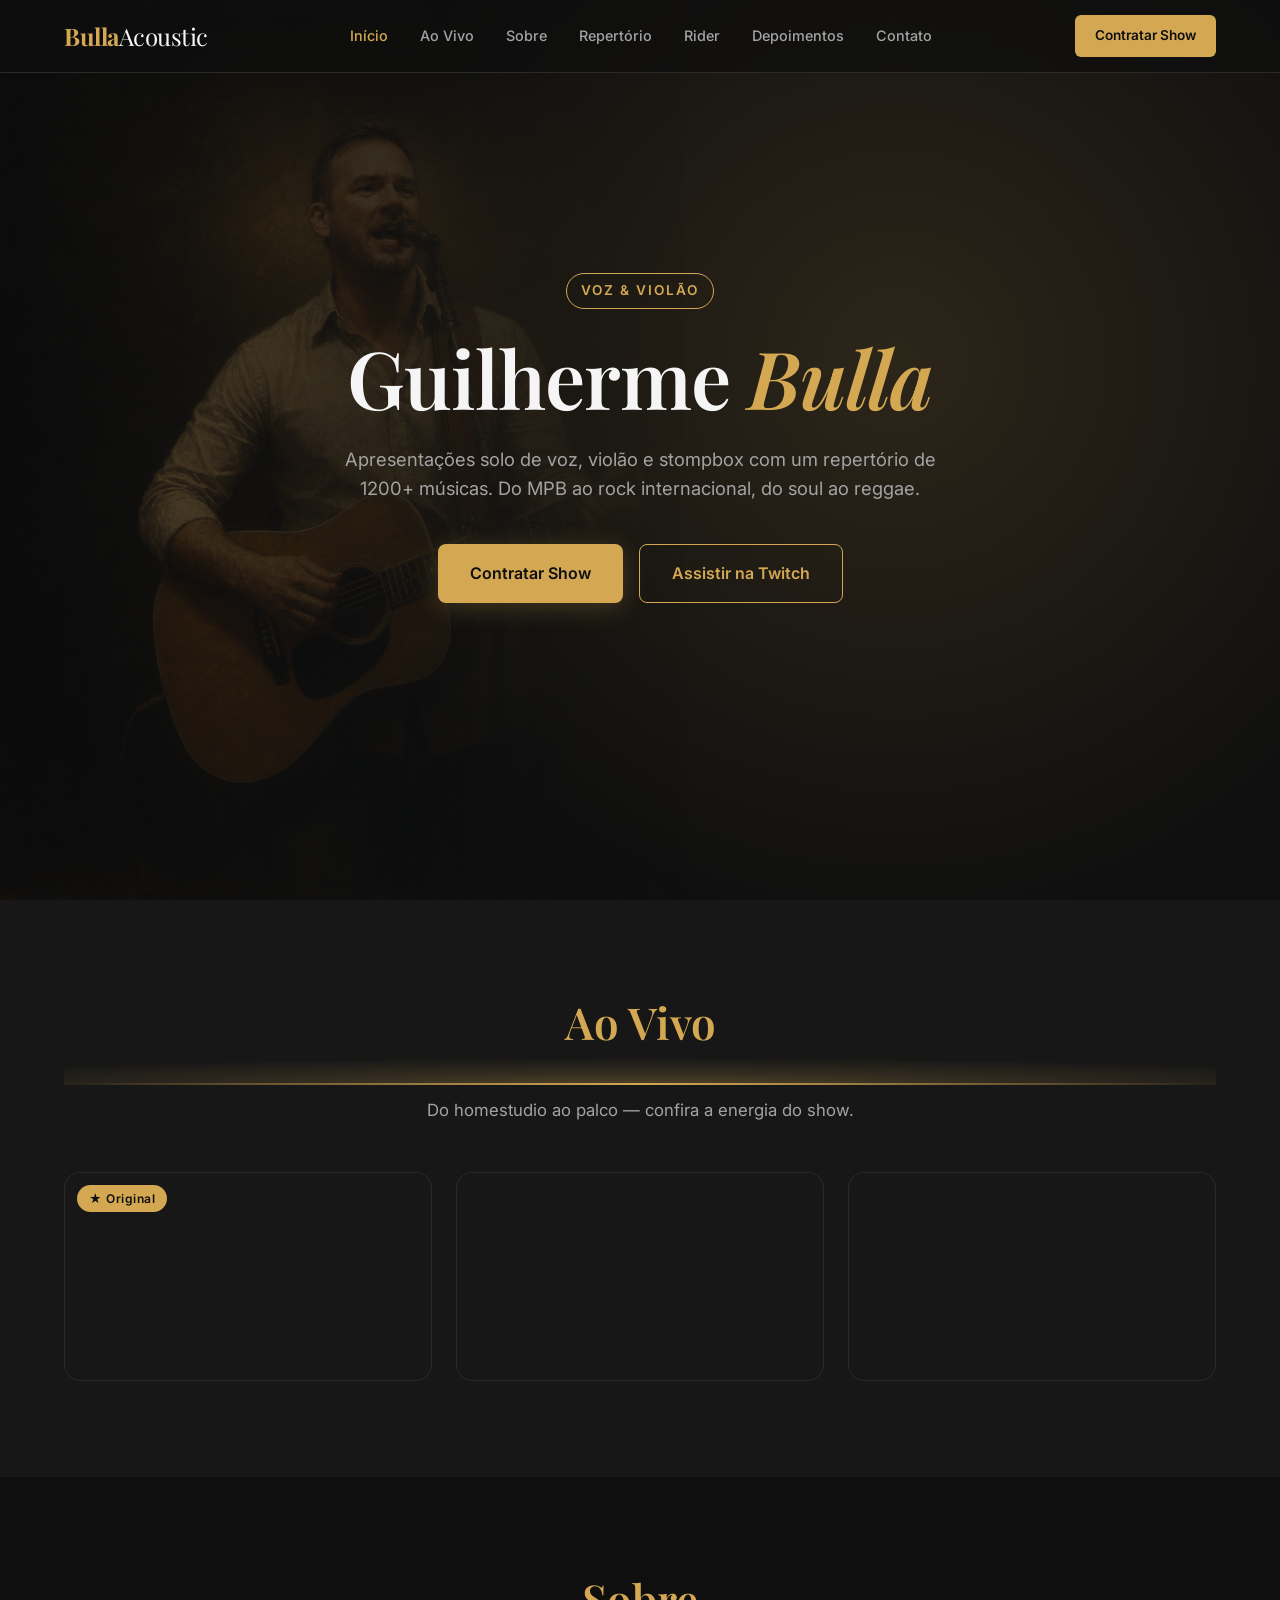
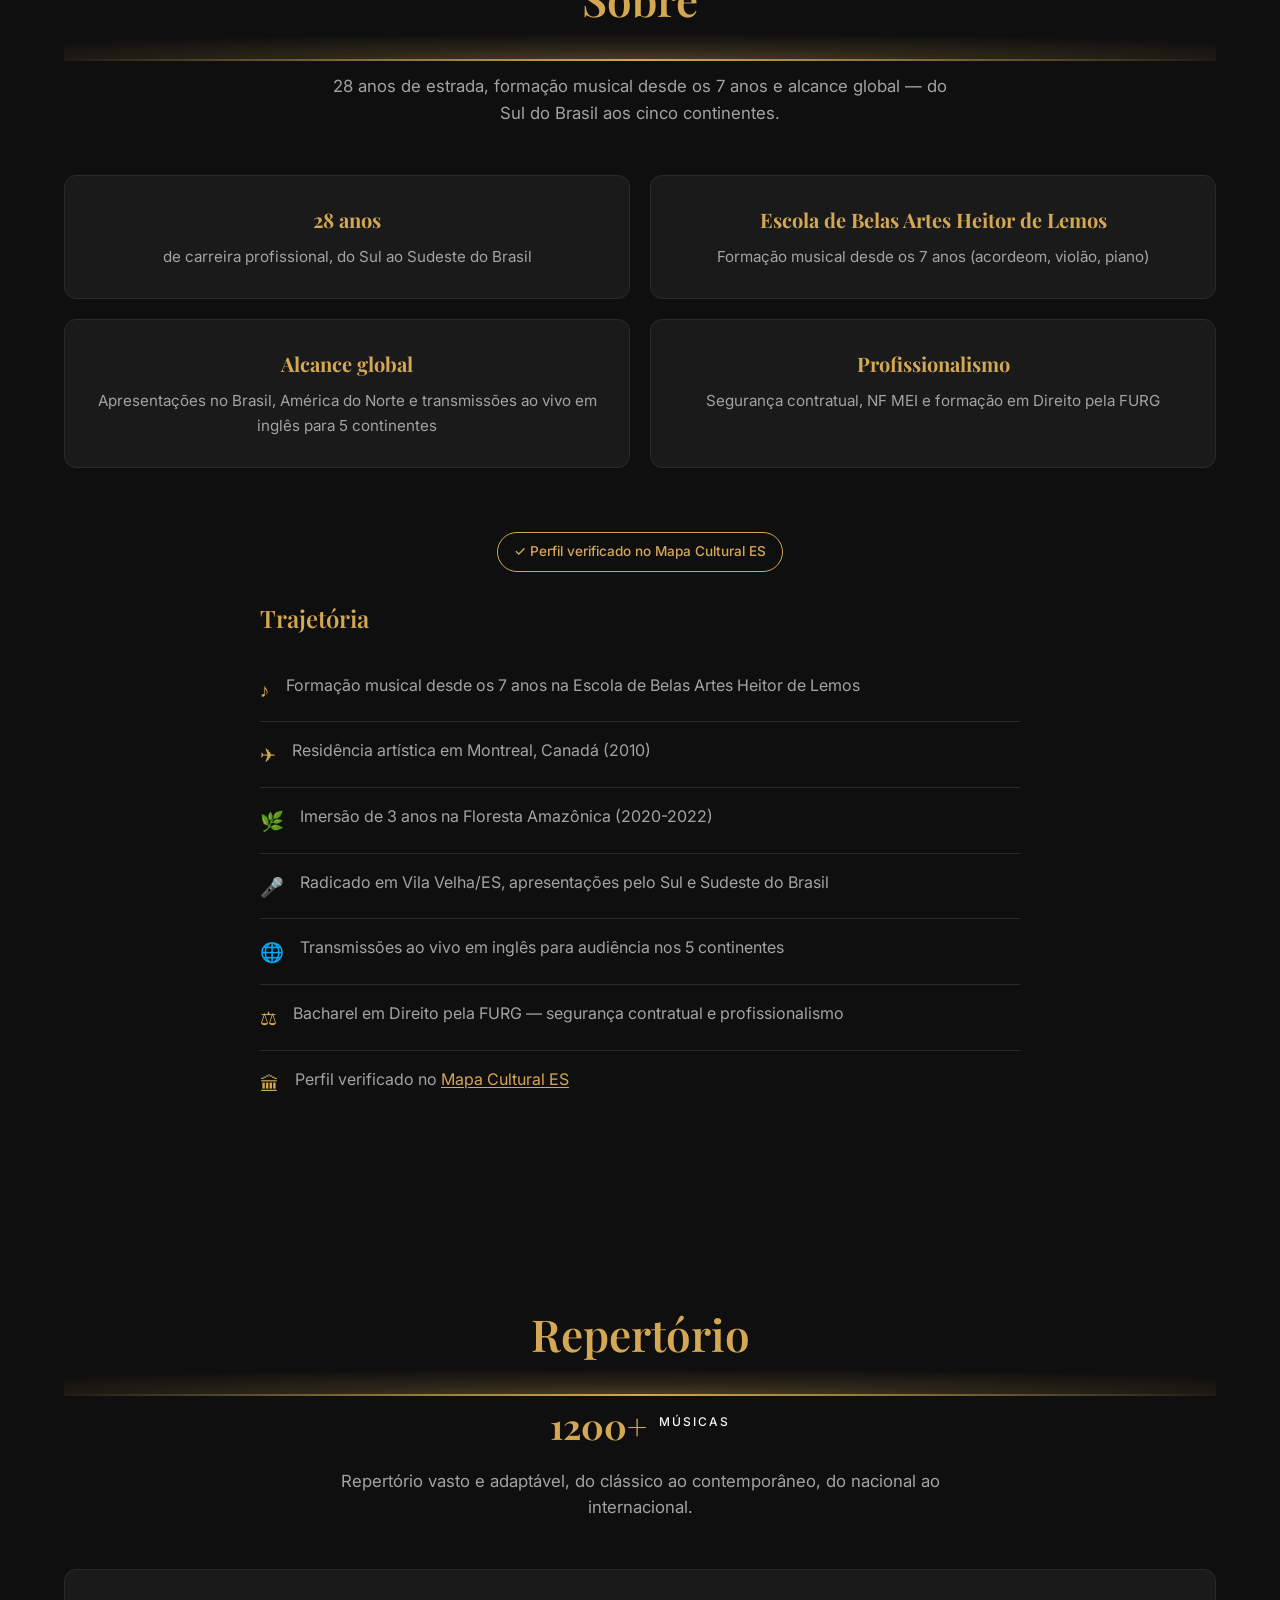
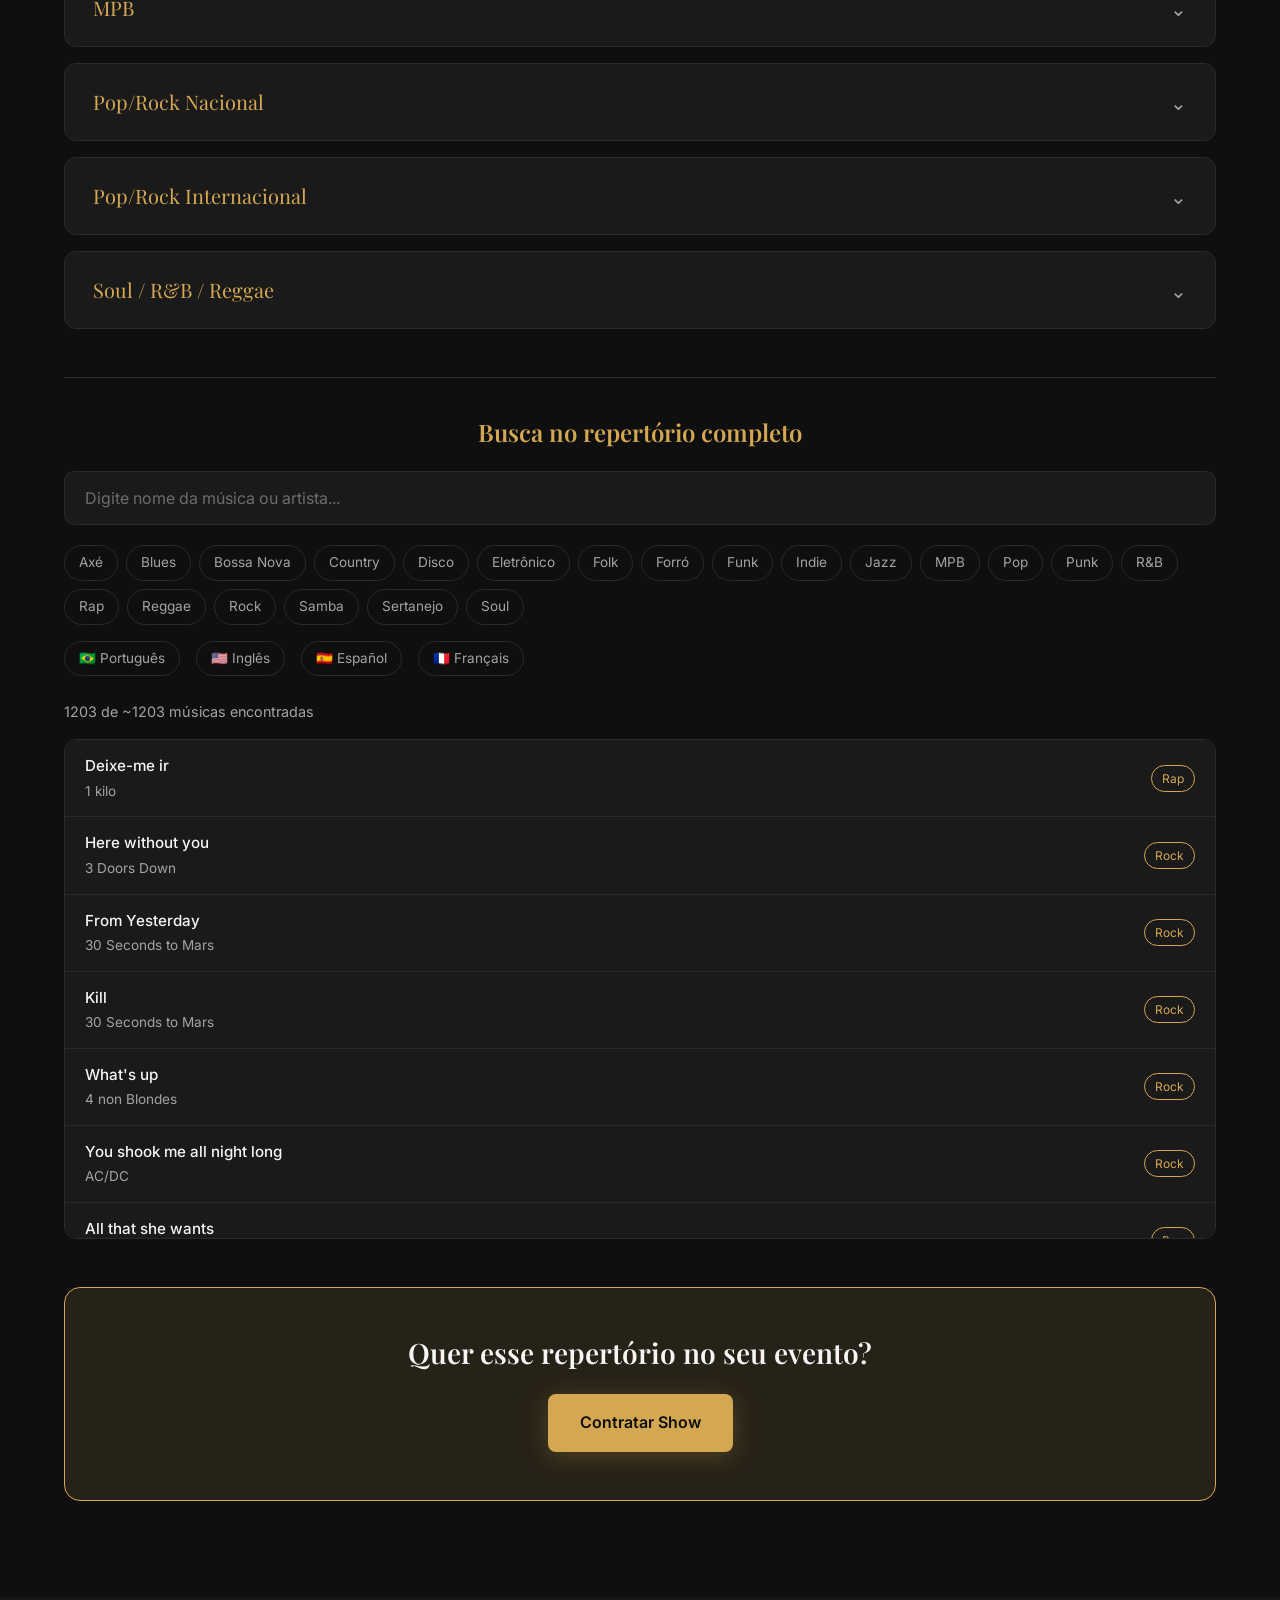
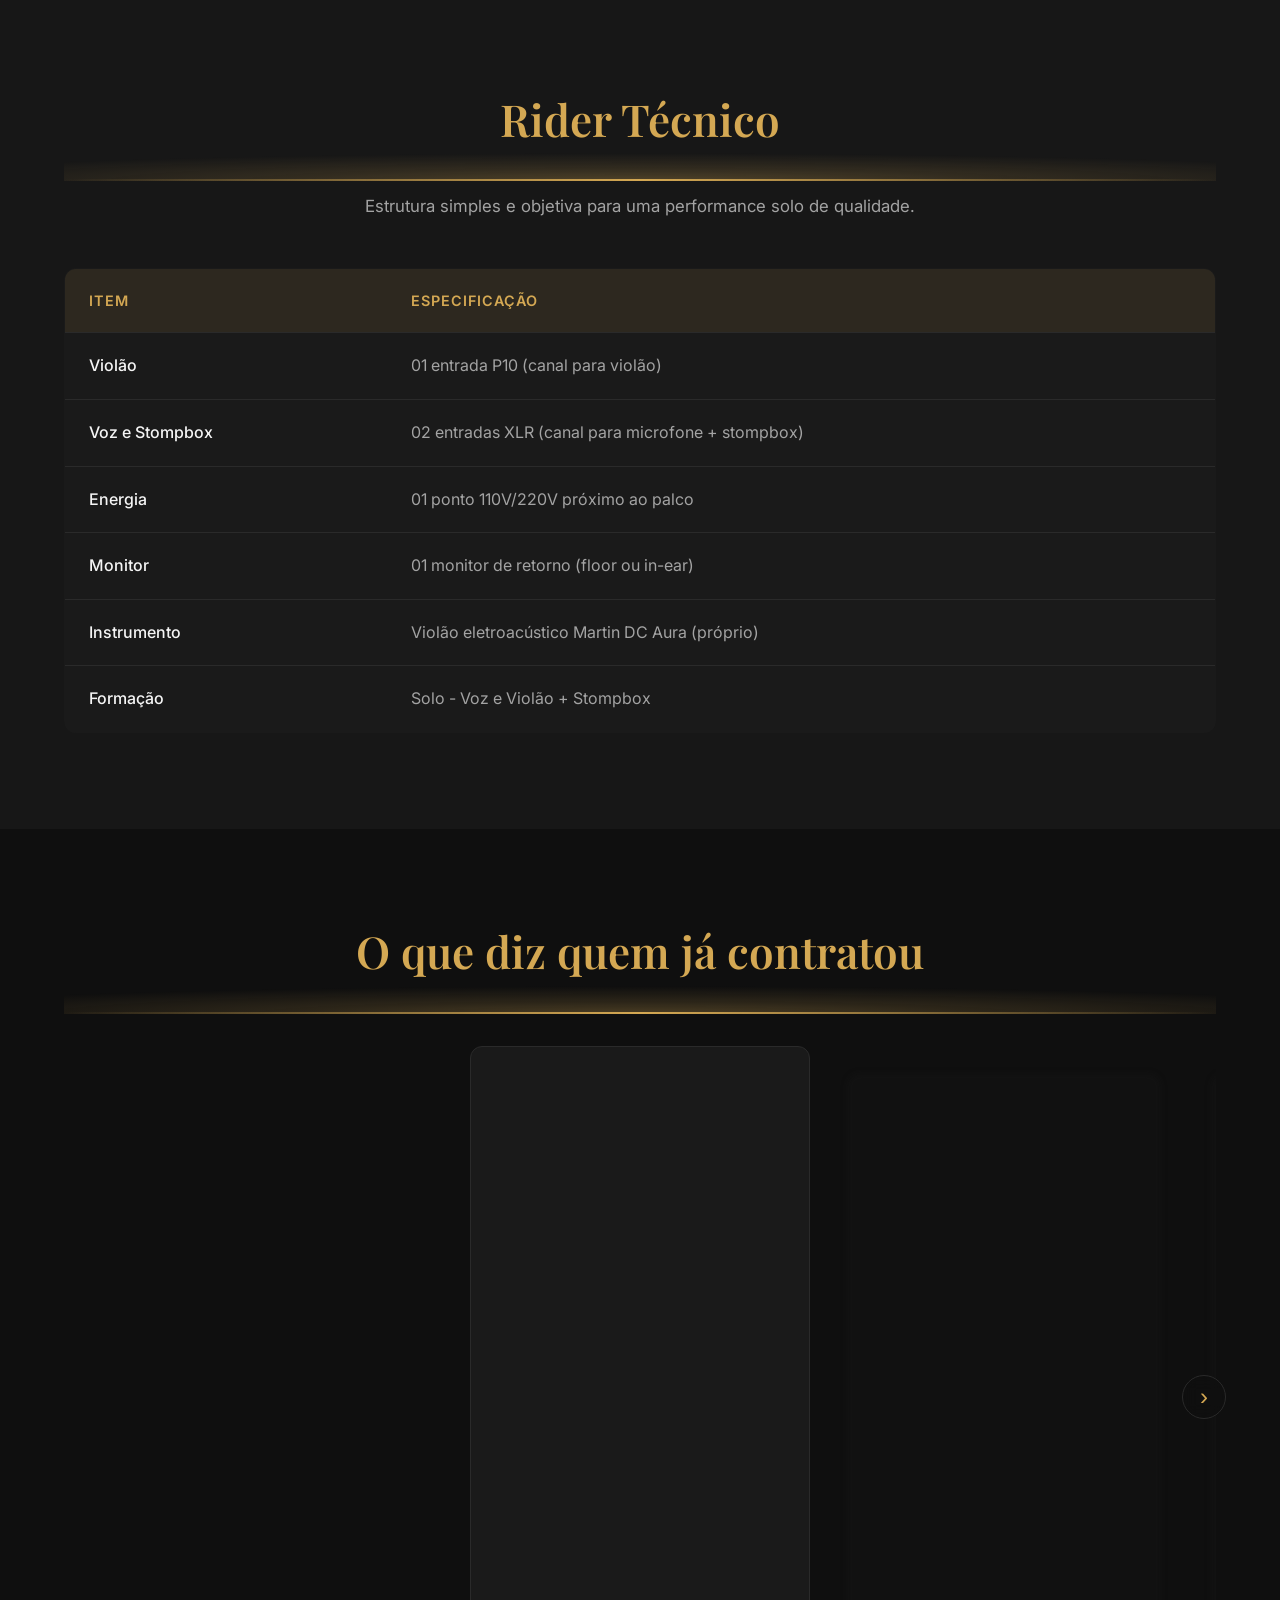
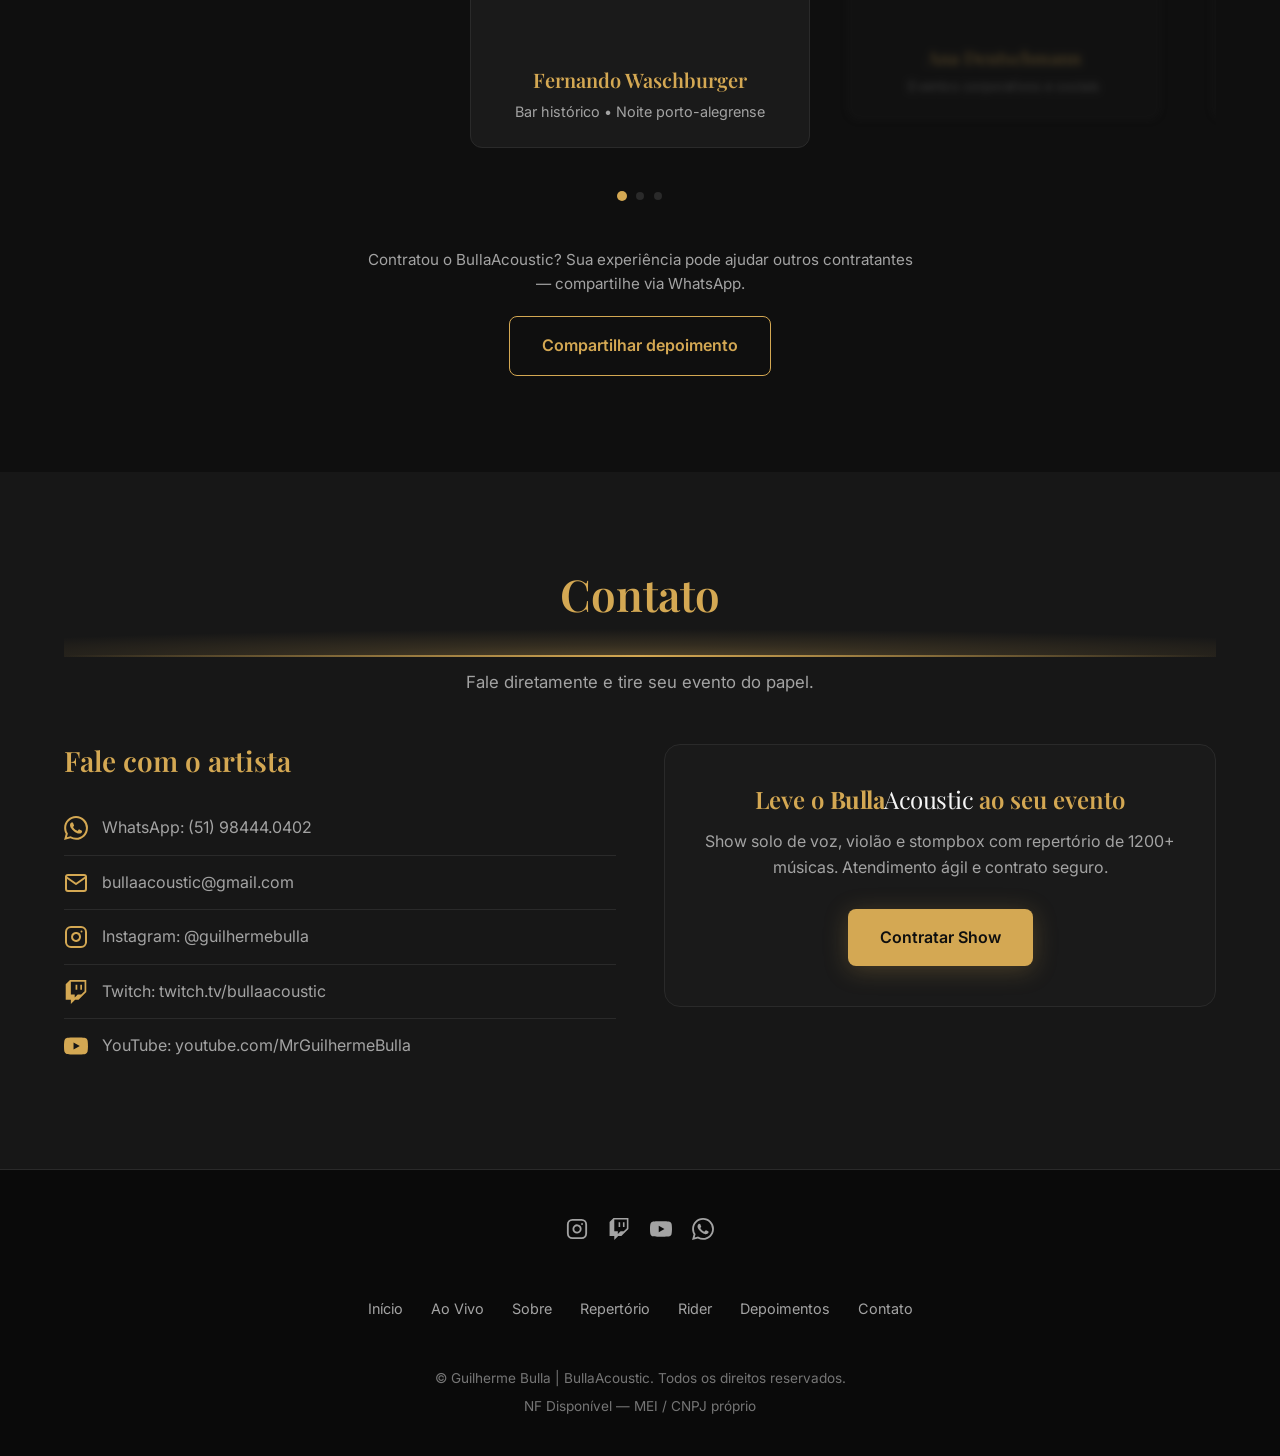
==== index.html @ 992ddaf0 "Update index.html Terceiro depoimento" ====
<!DOCTYPE html>
<html lang="pt-BR">
<head>
    <meta charset="UTF-8">
    <meta name="viewport" content="width=device-width, initial-scale=1.0">
    <title>BullaAcoustic | Guilherme Bulla — Voz & Violão</title>
    <meta name="description" content="BullaAcoustic — Guilherme Bulla. Show solo de voz, violão e stompbox. Repertório de 1200+ músicas. Contrate para eventos no Brasil.">
    <meta name="author" content="Guilherme Bulla">
    <meta name="robots" content="index, follow">
    <meta name="theme-color" content="#0f0f0f">
    <link rel="canonical" href="https://guilhermebulla.github.io">
    <link rel="icon" href="data:image/svg+xml,<svg xmlns='http://www.w3.org/2000/svg' viewBox='0 0 100 100'><rect width='100' height='100' rx='20' fill='%230f0f0f'/><text x='50' y='75' font-family='Playfair Display,serif' font-size='72' font-weight='700' fill='%23d4a853' text-anchor='middle'>B</text></svg>">
    <meta property="og:title" content="BullaAcoustic | Guilherme Bulla — Voz & Violão">
    <meta property="og:description" content="Show solo de voz, violão e stompbox. Repertório de 1200+ músicas. 28 anos de carreira. Contrate para eventos.">
    <meta property="og:type" content="website">
    <meta property="og:url" content="https://guilhermebulla.github.io">
    <meta property="og:image" content="https://guilhermebulla.github.io/og-image.png">
    <meta property="og:image:width" content="1200">
    <meta property="og:image:height" content="630">
    <meta property="og:image:alt" content="BullaAcoustic — Guilherme Bulla, Voz & Violão">
    <meta property="og:locale" content="pt_BR">
    <meta name="twitter:card" content="summary_large_image">
    <meta name="twitter:title" content="BullaAcoustic | Guilherme Bulla — Voz & Violão">
    <meta name="twitter:description" content="Show solo de voz, violão e stompbox. Repertório de 1200+ músicas.">
    <meta name="twitter:image" content="https://guilhermebulla.github.io/og-image.png">
    <script type="application/ld+json">
    {
        "@context": "https://schema.org",
        "@type": "MusicGroup",
        "name": "BullaAcoustic",
        "description": "Show solo de voz, violão e stompbox com repertório de 1200+ músicas. 28 anos de carreira.",
        "url": "https://guilhermebulla.github.io",
        "genre": ["MPB", "Pop", "Rock", "Soul", "R&B", "Reggae"],
        "sameAs": [
            "https://instagram.com/guilhermebulla",
            "https://twitch.tv/bullaacoustic",
            "https://youtube.com/MrGuilhermeBulla"
        ]
    }
    </script>
    <link rel="preconnect" href="https://fonts.googleapis.com">
    <link rel="preconnect" href="https://fonts.gstatic.com" crossorigin>
    <link href="https://fonts.googleapis.com/css2?family=Inter:wght@300;400;500;600&family=Playfair+Display:wght@400;500;600;700&display=swap" rel="stylesheet">
    <style>
        :root {
            --bg: #0f0f0f;
            --bg-elevated: #171717;
            --bg-card: #1a1a1a;
            --border: #2a2a2a;
            --text: #f5f5f5;
            --text-muted: #a3a3a3;
            --gold: #d4a853;
            --gold-hover: #b88d3e;
            --gold-soft: rgba(212, 168, 83, 0.12);
        }

        * {
            margin: 0;
            padding: 0;
            box-sizing: border-box;
        }

        .skip-link {
            position: absolute;
            top: -100px;
            left: 0;
            background: var(--gold);
            color: #0f0f0f;
            padding: 12px 24px;
            border-radius: 0 0 8px 0;
            font-weight: 600;
            z-index: 1100;
            transition: top 0.2s ease;
        }
        .skip-link:focus {
            top: 0;
        }

        html {
            scroll-behavior: smooth;
            scroll-padding-top: 80px;
        }

        body {
            font-family: 'Inter', sans-serif;
            background-color: var(--bg);
            color: var(--text);
            line-height: 1.6;
            -webkit-font-smoothing: antialiased;
        }

        h1, h2, h3, h4 {
            font-family: 'Playfair Display', serif;
            font-weight: 600;
            line-height: 1.2;
        }

        a {
            color: inherit;
            text-decoration: none;
        }

        a:focus-visible, button:focus-visible, input:focus-visible,
        summary:focus-visible, .rep-chip:focus-visible, .rep-lang-chip:focus-visible,
        .carousel-dot:focus-visible {
            outline: 2px solid var(--gold);
            outline-offset: 2px;
            border-radius: 4px;
        }

        .container {
            width: 100%;
            max-width: 1200px;
            margin: 0 auto;
            padding: 0 24px;
        }

        section {
            padding: 96px 0;
        }

        .section-title {
            font-size: clamp(2rem, 5vw, 2.75rem);
            color: var(--gold);
            margin-bottom: 16px;
            text-align: center;
        }

        .section-subtitle {
            color: var(--text-muted);
            text-align: center;
            max-width: 640px;
            margin: 0 auto 48px;
            font-size: 1.05rem;
        }

        /* Header */
        header {
            position: fixed;
            top: 0;
            left: 0;
            width: 100%;
            z-index: 1000;
            background: rgba(15, 15, 15, 0.72);
            backdrop-filter: blur(14px);
            -webkit-backdrop-filter: blur(14px);
            border-bottom: 1px solid var(--border);
        }

        nav {
            display: flex;
            align-items: center;
            justify-content: space-between;
            height: 72px;
        }

        .logo {
            font-family: 'Playfair Display', serif;
            font-size: 1.5rem;
            font-weight: 700;
            color: var(--gold);
            letter-spacing: -0.5px;
        }

        .logo span {
            color: var(--text);
            font-weight: 400;
        }

        .nav-links {
            display: flex;
            gap: 32px;
            list-style: none;
        }

        .nav-links a {
            font-size: 0.9rem;
            font-weight: 500;
            color: var(--text-muted);
            transition: color 0.2s ease;
        }

        .nav-links a:hover {
            color: var(--gold);
        }

        .nav-links a.active {
            color: var(--gold);
        }

        .nav-cta {
            display: inline-flex;
            align-items: center;
            padding: 10px 20px;
            background: var(--gold);
            color: #0f0f0f;
            border-radius: 6px;
            font-weight: 600;
            font-size: 0.85rem;
            transition: background 0.2s ease;
        }

        .nav-cta:hover {
            background: var(--gold-hover);
        }

        .mobile-menu-btn {
            display: none;
            background: none;
            border: none;
            color: var(--text);
            font-size: 1.5rem;
            cursor: pointer;
        }

        /* Hero */
        .hero {
            min-height: 100vh;
            display: flex;
            align-items: center;
            justify-content: center;
            text-align: center;
            padding-top: 72px;
            position: relative;
            background: radial-gradient(circle at 70% 40%, rgba(212, 168, 83, 0.15), transparent 55%);
        }
        .hero::before {
            content: '';
            position: absolute;
            top: 0;
            left: 0;
            width: 60%;
            height: 100%;
            background-image: url('hero-bg.png');
            background-size: cover;
            background-position: center;
            opacity: 0.3;
            -webkit-mask-image: linear-gradient(to right, black 0%, black 20%, transparent 90%);
            mask-image: linear-gradient(to right, black 0%, black 20%, transparent 90%);
            pointer-events: none;
            z-index: 0;
        }
        .hero-content {
            max-width: 1200px;
            position: relative;
            z-index: 1;
        }

        .hero-tag {
            display: inline-block;
            color: var(--gold);
            font-size: 0.85rem;
            font-weight: 600;
            letter-spacing: 2px;
            text-transform: uppercase;
            margin-bottom: 20px;
            border: 1px solid var(--gold);
            padding: 6px 14px;
            border-radius: 100px;
        }

        .hero h1 {
            font-size: clamp(2.5rem, 7vw, 5rem);
            margin-bottom: 20px;
            letter-spacing: -1px;
        }

        .hero h1 em {
            color: var(--gold);
            font-style: italic;
        }

        .hero p {
            font-size: 1.15rem;
            color: var(--text-muted);
            max-width: 600px;
            margin: 0 auto 40px;
        }

        .hero-buttons {
            display: flex;
            gap: 16px;
            justify-content: center;
            flex-wrap: wrap;
        }

        .btn {
            display: inline-flex;
            align-items: center;
            justify-content: center;
            gap: 10px;
            padding: 16px 32px;
            border-radius: 8px;
            font-weight: 600;
            font-size: 1rem;
            transition: all 0.2s ease;
            cursor: pointer;
            border: none;
        }

        .btn-primary {
            background: var(--gold);
            color: #0f0f0f;
            box-shadow: 0 4px 24px rgba(212, 168, 83, 0.25);
        }

        .btn-primary:hover {
            background: var(--gold-hover);
            transform: translateY(-2px);
        }

        .btn-outline {
            background: transparent;
            color: var(--gold);
            border: 1.5px solid var(--gold);
        }

        .btn-outline:hover {
            background: var(--gold-soft);
        }

        /* Sobre */
        .stats-grid {
            display: grid;
            grid-template-columns: repeat(2, 1fr);
            gap: 20px;
            margin-bottom: 64px;
        }

        .stat-card {
            background: var(--bg-card);
            border: 1px solid var(--border);
            border-radius: 12px;
            padding: 28px;
            text-align: center;
            transition: transform 0.2s ease, border-color 0.2s ease;
        }

        .stat-card:hover {
            transform: translateY(-4px);
            border-color: var(--gold);
        }

        .stat-card strong {
            display: block;
            font-family: 'Playfair Display', serif;
            font-size: 1.25rem;
            color: var(--gold);
            margin-bottom: 8px;
        }

        .stat-card span {
            color: var(--text-muted);
            font-size: 0.95rem;
        }

        .highlights {
            max-width: 760px;
            margin: 0 auto;
        }

        .highlights h3 {
            color: var(--gold);
            margin-bottom: 24px;
            font-size: 1.5rem;
        }

        .highlights ul {
            list-style: none;
        }

        .highlights li {
            display: flex;
            align-items: flex-start;
            gap: 16px;
            padding: 16px 0;
            border-bottom: 1px solid var(--border);
            color: var(--text-muted);
        }

        .highlights li:last-child {
            border-bottom: none;
        }

        .highlights .icon {
            color: var(--gold);
            font-size: 1.2rem;
            flex-shrink: 0;
            margin-top: 2px;
        }
        .highlights a {
            color: var(--gold);
            text-decoration: underline;
            text-underline-offset: 2px;
            transition: color 0.2s ease;
        }
        .highlights a:hover {
            color: var(--gold-hover);
        }
        .mapa-badge-wrapper {
            text-align: center;
            margin-bottom: 32px;
        }
        .mapa-badge {
            display: inline-flex;
            align-items: center;
            gap: 8px;
            padding: 8px 16px;
            border: 1px solid var(--gold);
            border-radius: 100px;
            color: var(--gold);
            font-size: 0.85rem;
            font-weight: 500;
            transition: background 0.2s ease;
        }
        .mapa-badge:hover {
            background: var(--gold-soft);
        }
        .section-divider-top {
            border: none;
            height: 40px;
            background: radial-gradient(ellipse 100% 100% at 50% 100%, rgba(212, 168, 83, 0.3) 0%, rgba(212, 168, 83, 0.15) 30%, transparent 70%);
            margin-top: -20px;
            margin-bottom: 12px;
            position: relative;
        }
        .section-divider-top::after {
            content: '';
            position: absolute;
            bottom: 0;
            left: 0;
            right: 0;
            height: 2px;
            background: linear-gradient(to right, transparent 0%, var(--gold) 50%, transparent 100%);
        }

        /* Performance */
        .performance {
            background: var(--bg-elevated);
        }

        .video-wrapper {
            position: relative;
            padding-bottom: 56.25%;
            height: 0;
            overflow: hidden;
            border-radius: 16px;
            border: 1px solid var(--border);
        }

        .video-wrapper iframe {
            position: absolute;
            top: 0;
            left: 0;
            width: 100%;
            height: 100%;
            border: 0;
        }

        .badge-original {
            position: absolute;
            top: 12px;
            left: 12px;
            background: var(--gold);
            color: #0f0f0f;
            padding: 4px 12px;
            border-radius: 100px;
            font-size: 0.75rem;
            font-weight: 600;
            z-index: 5;
            letter-spacing: 0.5px;
        }

        /* Repertório */
        .rep-intro {
            text-align: center;
            margin-bottom: 40px;
        }
        .rep-count {
            display: flex;
            flex-direction: row;
            align-items: baseline;
            justify-content: center;
            gap: 8px;
            width: auto;
            height: auto;
            border-radius: 0;
            background: transparent;
            border: none;
            padding: 0;
            margin-bottom: 24px;
            font-family: 'Playfair Display', serif;
            font-size: 2.2rem;
            font-weight: 700;
            color: var(--gold);
            line-height: 1;
        }
        .rep-count span {
            display: inline;
            font-size: 0.75rem;
            font-family: 'Inter', sans-serif;
            text-transform: uppercase;
            letter-spacing: 2px;
            margin-left: 4px;
            color: var(--text);
            font-weight: 500;
            vertical-align: super;
            position: relative;
            top: -14px;
        }

        details {
            background: var(--bg-card);
            border: 1px solid var(--border);
            border-radius: 12px;
            margin-bottom: 16px;
            overflow: hidden;
        }

        summary {
            display: flex;
            align-items: center;
            justify-content: space-between;
            padding: 22px 28px;
            cursor: pointer;
            font-family: 'Playfair Display', serif;
            font-size: 1.25rem;
            color: var(--gold);
            list-style: none;
            transition: background 0.2s ease;
        }

        summary::-webkit-details-marker {
            display: none;
        }

        summary:hover {
            background: rgba(255, 255, 255, 0.03);
        }

        summary .chevron {
            transition: transform 0.2s ease;
            color: var(--text-muted);
        }

        details[open] summary .chevron {
            transform: rotate(180deg);
        }

        .rep-content {
            padding: 0 28px 28px;
            color: var(--text-muted);
        }

        .rep-content p {
            line-height: 1.8;
        }

        .cta-box {
            background: var(--gold-soft);
            border: 1px solid var(--gold);
            border-radius: 16px;
            padding: 48px;
            text-align: center;
            margin-top: 48px;
        }

        .cta-box h3 {
            font-size: 1.75rem;
            margin-bottom: 24px;
        }

        /* Rider */
        .rider {
            background: var(--bg-elevated);
        }

        .rider-table {
            width: 100%;
            border-collapse: collapse;
            background: var(--bg-card);
            border: 1px solid var(--border);
            border-radius: 12px;
            overflow: hidden;
        }

        .rider-table th,
        .rider-table td {
            padding: 20px 24px;
            text-align: left;
            border-bottom: 1px solid var(--border);
        }

        .rider-table th {
            background: rgba(212, 168, 83, 0.1);
            color: var(--gold);
            font-weight: 600;
            font-size: 0.9rem;
            text-transform: uppercase;
            letter-spacing: 1px;
        }

        .rider-table tr:last-child td {
            border-bottom: none;
        }

        .rider-table td {
            color: var(--text-muted);
        }

        .rider-table td:first-child {
            color: var(--text);
            font-weight: 500;
            width: 28%;
        }

        /* === Depoimentos (Carrossel) === */
        .carousel-wrapper {
            position: relative;
            margin-bottom: 24px;
        }
        .carousel-viewport {
            overflow: hidden;
            padding: 20px 0;
        }
        .carousel-track {
            display: flex;
            gap: 24px;
            transition: transform 0.5s cubic-bezier(0.25, 0.46, 0.45, 0.94);
            will-change: transform;
        }
        .depoimento-card {
            flex: 0 0 340px;
            background: var(--bg-card);
            border: 1px solid var(--border);
            border-radius: 12px;
            overflow: hidden;
            text-align: center;
            transition: opacity 0.4s ease, filter 0.4s ease, transform 0.4s ease, border-color 0.2s ease;
            opacity: 0.3;
            filter: blur(4px);
            transform: scale(0.92);
            pointer-events: none;
        }
        .depoimento-card.active {
            opacity: 1;
            filter: blur(0);
            transform: scale(1);
            pointer-events: auto;
        }
        .depoimento-card.active:hover {
            border-color: var(--gold);
        }
        .depoimento-video {
            position: relative;
            padding-bottom: 177.78%;
            height: 0;
            overflow: hidden;
        }
        .depoimento-video iframe {
            position: absolute;
            top: 0;
            left: 0;
            width: 100%;
            height: 100%;
            border: 0;
        }
        .depoimento-name {
            font-family: 'Playfair Display', serif;
            font-size: 1.25rem;
            color: var(--gold);
            margin: 20px 0 8px;
            padding: 0 20px;
        }
        .depoimento-role {
            color: var(--text-muted);
            font-size: 0.9rem;
            padding: 0 20px 24px;
        }
        .carousel-arrow {
            position: absolute;
            top: 50%;
            transform: translateY(-50%);
            z-index: 10;
            background: rgba(15, 15, 15, 0.8);
            backdrop-filter: blur(8px);
            -webkit-backdrop-filter: blur(8px);
            border: 1px solid var(--border);
            color: var(--gold);
            width: 44px;
            height: 44px;
            border-radius: 50%;
            display: flex;
            align-items: center;
            justify-content: center;
            cursor: pointer;
            font-size: 1.5rem;
            transition: opacity 0.3s ease, background 0.2s ease, border-color 0.2s ease;
            opacity: 0;
            pointer-events: none;
        }
        .carousel-arrow.visible {
            opacity: 1;
            pointer-events: auto;
        }
        .carousel-arrow:hover {
            background: rgba(212, 168, 83, 0.15);
            border-color: var(--gold);
        }
        .carousel-arrow-prev { left: -10px; }
        .carousel-arrow-next { right: -10px; }
        .carousel-dots {
            display: flex;
            justify-content: center;
            gap: 10px;
            margin-bottom: 48px;
        }
        .carousel-dot {
            width: 8px;
            height: 8px;
            border-radius: 50%;
            background: var(--border);
            border: none;
            cursor: pointer;
            padding: 0;
            transition: background 0.2s ease, transform 0.2s ease;
        }
        .carousel-dot:hover {
            background: var(--text-muted);
        }
        .carousel-dot.active {
            background: var(--gold);
            transform: scale(1.25);
        }
        .depoimento-cta {
            text-align: center;
            max-width: 560px;
            margin: 0 auto;
        }
        .depoimento-cta p {
            color: var(--text-muted);
            font-size: 0.95rem;
            margin-bottom: 20px;
        }
        @media (max-width: 600px) {
            .depoimento-card { flex: 0 0 280px; }
            .carousel-arrow { width: 38px; height: 38px; font-size: 1.3rem; }
            .carousel-arrow-prev { left: 0; }
            .carousel-arrow-next { right: 0; }
        }

        /* Contato */
        .contato {
            background: var(--bg-elevated);
        }

        .contact-grid {
            display: grid;
            grid-template-columns: 1fr 1fr;
            gap: 48px;
            align-items: start;
        }

        .contact-info h3 {
            color: var(--gold);
            font-size: 1.75rem;
            margin-bottom: 24px;
        }

        .contact-list {
            list-style: none;
        }

        .contact-list li {
            display: flex;
            align-items: center;
            gap: 14px;
            padding: 14px 0;
            border-bottom: 1px solid var(--border);
        }

        .contact-list li:last-child {
            border-bottom: none;
        }

        .contact-list .icon {
            color: var(--gold);
            width: 24px;
            height: 24px;
            flex-shrink: 0;
        }

        .contact-list a {
            color: var(--text-muted);
            transition: color 0.2s ease;
        }

        .contact-list a:hover {
            color: var(--gold);
        }

        .contact-cta {
            background: var(--bg-card);
            border: 1px solid var(--border);
            border-radius: 16px;
            padding: 40px;
            text-align: center;
        }

        .contact-cta h4 {
            color: var(--gold);
            font-size: 1.5rem;
            margin-bottom: 16px;
        }

        .contact-cta p {
            color: var(--text-muted);
            margin-bottom: 28px;
        }

        .logo-text {
            font-family: 'Playfair Display', serif;
            font-size: 1.5rem;
            font-weight: 700;
            color: var(--gold);
            letter-spacing: -0.5px;
        }

        .logo-accent {
            color: var(--text);
            font-weight: 400;
        }

        .footer-social {
            display: flex;
            gap: 20px;
            margin-bottom: 8px;
        }
        .footer-social a {
            color: var(--text-muted);
            transition: color 0.2s ease;
            display: flex;
            align-items: center;
        }
        .footer-social a:hover {
            color: var(--gold);
        }
        .footer-social svg {
            width: 22px;
            height: 22px;
        }

        /* Footer */
        footer {
            background: #0a0a0a;
            border-top: 1px solid var(--border);
            padding: 48px 0 32px;
        }

        .footer-content {
            display: flex;
            flex-direction: column;
            align-items: center;
            gap: 24px;
        }

        .footer-nav {
            display: flex;
            gap: 28px;
            flex-wrap: wrap;
            justify-content: center;
        }

        .footer-nav a {
            color: var(--text-muted);
            font-size: 0.9rem;
            transition: color 0.2s ease;
        }

        .footer-nav a:hover {
            color: var(--gold);
        }

        .footer-legal {
            text-align: center;
            color: var(--text-muted);
            font-size: 0.85rem;
            opacity: 0.7;
        }

        .footer-legal p {
            margin-bottom: 6px;
        }

        /* Pulso do CTA do header (desktop) */
        @keyframes cta-pulse {
            0%, 100% {
                box-shadow: 0 4px 24px rgba(212, 168, 83, 0.25), 0 0 0 0 rgba(212, 168, 83, 0.6);
            }
            50% {
                box-shadow: 0 4px 24px rgba(212, 168, 83, 0.25), 0 0 0 12px rgba(212, 168, 83, 0);
            }
        }
        .nav-cta.pulsing {
            animation: cta-pulse 2s ease-in-out infinite;
        }

        /* Overlay do menu mobile */
        .menu-overlay {
            display: none;
        }

        /* CTA flutuante (mobile apenas) */
        .sticky-cta {
            display: none;
        }

        /* Botão voltar ao topo */
        .back-to-top {
            display: none;
            position: fixed;
            bottom: 20px;
            left: 20px;
            width: 44px;
            height: 44px;
            border-radius: 50%;
            background: var(--bg-card);
            border: 1px solid var(--border);
            color: var(--gold);
            font-size: 1.3rem;
            cursor: pointer;
            z-index: 997;
            opacity: 0;
            transition: opacity 0.3s ease, transform 0.3s ease, border-color 0.2s ease;
            pointer-events: none;
            align-items: center;
            justify-content: center;
        }
        .back-to-top.visible {
            opacity: 1;
            pointer-events: auto;
        }
        .back-to-top:hover {
            border-color: var(--gold);
            transform: translateY(-2px);
        }

        /* Responsive */
        @media (max-width: 900px) {
            /* 1. Painel deslizante — escondido à direita por padrão. */
            .nav-links {
                display: flex;
                flex-direction: column;
                position: fixed;
                top: 0;
                right: 0;
                width: 66.67%;
                height: 100vh;
                background: rgba(15, 15, 15, 0.98);
                backdrop-filter: blur(14px);
                -webkit-backdrop-filter: blur(14px);
                padding: 80px 24px 24px;
                gap: 0;
                border-left: 2px solid var(--gold);
                z-index: 999;
                box-shadow: -8px 0 32px rgba(0, 0, 0, 0.5);
                transform: translateX(100%);
                transition: transform 0.35s cubic-bezier(0.4, 0, 0.2, 1);
                overflow-y: auto;
            }

            /* 2. Desliza o painel da direita para a esquerda. */
            .nav-links.active {
                transform: translateX(0);
            }

            /* 3. Adiciona uma linha divisória sutil entre cada item do menu. */
            .nav-links.active li {
                background: linear-gradient(to right, var(--gold) 0%, transparent 100%);
                background-position: bottom;
                background-size: 100% 1px;
                background-repeat: no-repeat;
                padding-bottom: 1px;
            }

            .nav-links.active li:last-child {
                border-bottom: none;
            }

            /* 4. Aumenta a área de toque dos links dentro do menu mobile. */
            .nav-links.active a {
                display: block;
                padding: 18px 0 18px 20px;
                font-size: 1.15rem;
                font-weight: 600;
                color: var(--text-muted);
                transition: color 0.2s ease, background 0.2s ease;
            }

            .nav-links.active a:hover {
                color: var(--gold);
                background: linear-gradient(to right, var(--gold-soft) 0%, transparent 100%);
                border-radius: 24px 0 0 0;
            }

            /* 5. Destaca o botão hambúrguer quando o menu está aberto. */
            .mobile-menu-btn {
                display: block;
                background: none;
                border: none;
                color: var(--text);
                font-size: 1.8rem;
                cursor: pointer;
                transition: all 0.3s ease;
                position: relative;
                z-index: 1001;
            }

            .mobile-menu-btn.open {
                color: var(--gold);
                transform: rotate(90deg);
            }
            /* Esconde o CTA do header no mobile */
            .nav-cta {
                display: none;
            }
            /* CTA flutuante — aparece quando o hero sai da viewport */
            .sticky-cta {
                display: inline-flex;
                align-items: center;
                justify-content: center;
                gap: 8px;
                position: fixed;
                bottom: 20px;
                right: 20px;
                transform: translateY(120%);
                background: var(--gold);
                color: #0f0f0f;
                padding: 14px 28px;
                border-radius: 100px;
                font-weight: 600;
                font-size: 0.95rem;
                font-family: 'Inter', sans-serif;
                text-decoration: none;
                box-shadow: 0 4px 24px rgba(212, 168, 83, 0.4);
                z-index: 997;
                opacity: 0;
                transition: transform 0.35s cubic-bezier(0.4, 0, 0.2, 1), opacity 0.3s ease;
                pointer-events: none;
                white-space: nowrap;
            }
            .sticky-cta.visible {
                transform: translateY(0);
                opacity: 1;
                pointer-events: auto;
            }
            .sticky-cta:active {
                transform: translateY(0) scale(0.96);
            }

            .stats-grid {
                grid-template-columns: repeat(2, 1fr);
            }

            .contact-grid {
                grid-template-columns: 1fr;
            }

            .menu-overlay {
                position: fixed;
                top: 0;
                left: 0;
                width: 100%;
                height: 100vh;
                background: rgba(15, 15, 15, 0.3);
                backdrop-filter: blur(4px);
                -webkit-backdrop-filter: blur(4px);
                z-index: 998;
                cursor: pointer;
            }
            .menu-overlay.active {
                display: block;
            }
        }

        @media (max-width: 600px) {
            section {
                padding: 72px 0;
            }

            .stats-grid {
                grid-template-columns: 1fr;
            }

            .rider-table th,
            .rider-table td {
                padding: 16px;
                font-size: 0.9rem;
            }

            .cta-box {
                padding: 32px 24px;
            }

            .contact-cta {
                padding: 28px;
            }
        }

        .video-grid {
            display: grid;
            grid-template-columns: repeat(3, 1fr);
            gap: 24px;
            align-items: start;
        }

        .video-wrapper-portrait {
            position: relative;
            padding-bottom: 177.78%;
            height: 0;
            overflow: hidden;
            border-radius: 16px;
            border: 1px solid var(--border);
            max-height: 500px;
        }

        .video-wrapper-portrait iframe {
            position: absolute;
            top: 0;
            left: 0;
            width: 100%;
            height: 100%;
            border: 0;
        }

        @media (max-width: 768px) {
            .video-grid {
                grid-template-columns: 1fr;
            }
            .hero::before {
                opacity: 0.3;
                width: 100%;
                background-position: 82% center;
                -webkit-mask-image: linear-gradient(to bottom, black 0%, transparent 70%);
                mask-image: linear-gradient(to bottom, black 0%, transparent 70%);
            }
        }

        /* --- Busca no Repertório --- */
        .rep-divider { border: none; height: 1px; background: var(--border); margin: 48px 0 40px; }
        .rep-search { margin-bottom: 48px; }
        .rep-search-title { font-family: 'Playfair Display', serif; font-size: 1.5rem; color: var(--gold); margin-bottom: 24px; text-align: center; }
        .rep-search-field { display: block; width: 100%; padding: 16px 20px; background: var(--bg-card); border: 1px solid var(--border); border-radius: 10px; color: var(--text); font-size: 1rem; font-family: 'Inter', sans-serif; outline: none; transition: border-color 0.2s ease; margin-bottom: 20px; }
        .rep-search-field:focus { border-color: var(--gold); }
        .rep-search-field::placeholder { color: var(--text-muted); opacity: 0.6; }
        .rep-filters { display: flex; flex-wrap: wrap; gap: 8px; margin-bottom: 16px; }
        .rep-filters.lang-filters { margin-bottom: 24px; gap: 16px; }
        .rep-chip { display: inline-flex; align-items: center; padding: 6px 14px; border: 1px solid var(--border); border-radius: 100px; background: transparent; color: var(--text-muted); font-size: 0.85rem; font-family: 'Inter', sans-serif; cursor: pointer; transition: all 0.2s ease; user-select: none; }
        .rep-chip:hover { border-color: var(--gold); color: var(--text); }
        .rep-chip.active { background: var(--gold-soft); border-color: var(--gold); color: var(--gold); }
        .rep-lang-chip { display: inline-flex; align-items: center; gap: 6px; padding: 6px 14px; border: 1px solid var(--border); border-radius: 100px; background: transparent; color: var(--text-muted); font-size: 0.85rem; font-family: 'Inter', sans-serif; cursor: pointer; transition: all 0.2s ease; user-select: none; }
        .rep-lang-chip input { display: none; }
        .rep-lang-chip:hover { border-color: var(--gold); color: var(--text); }
        .rep-lang-chip.active { background: var(--gold-soft); border-color: var(--gold); color: var(--gold); }
        .rep-counter { color: var(--text-muted); font-size: 0.9rem; margin-bottom: 16px; font-family: 'Inter', sans-serif; }
        .rep-results { max-height: 500px; overflow-y: auto; border: 1px solid var(--border); border-radius: 12px; background: var(--bg-card); }
        .rep-results:empty { border: none; background: transparent; }
        .rep-result-item { display: flex; justify-content: space-between; align-items: center; padding: 14px 20px; border-bottom: 1px solid var(--border); transition: background 0.15s ease; gap: 12px; }
        .rep-result-item:last-child { border-bottom: none; }
        .rep-result-item:hover { background: rgba(255,255,255,0.02); }
        .rep-result-info { display: flex; flex-direction: column; gap: 2px; min-width: 0; }
        .rep-result-musica { color: var(--text); font-size: 0.95rem; font-weight: 500; white-space: nowrap; overflow: hidden; text-overflow: ellipsis; }
        .rep-result-artista { color: var(--text-muted); font-size: 0.85rem; }
        .rep-result-tags { display: flex; gap: 6px; flex-shrink: 0; flex-wrap: wrap; }
        .rep-result-tag { display: inline-block; padding: 3px 10px; border: 1px solid var(--gold); border-radius: 100px; color: var(--gold); font-size: 0.75rem; background: transparent; white-space: nowrap; }
        .rep-no-results { color: var(--text-muted); text-align: center; padding: 32px 20px; font-size: 0.95rem; }
        .rep-results::-webkit-scrollbar { width: 6px; }
        .rep-results::-webkit-scrollbar-track { background: transparent; }
        .rep-results::-webkit-scrollbar-thumb { background: var(--border); border-radius: 3px; }
        @media (max-width: 600px) { .rep-result-item { flex-direction: column; align-items: flex-start; } .rep-result-tags { margin-top: 4px; } }
        /* Estilos de impressão */
        @media print {
            header, footer, .mobile-menu-btn, .nav-cta, .sticky-cta, .back-to-top,
            .hero-buttons, .carousel-arrow, .carousel-dots, .depoimento-cta,
            .menu-overlay, .rep-search, .video-grid, .cta-box, .badge-original,
            .depoimento-video, .footer-social, .rep-divider {
                display: none !important;
            }
            body {
                background: white !important;
                color: black !important;
                font-size: 12pt;
                line-height: 1.5;
            }
            section {
                padding: 16px 0;
                page-break-inside: avoid;
            }
            .hero {
                min-height: auto;
                background: none;
                padding-top: 0;
            }
            .hero h1 em, .section-title, .stat-card strong, .highlights h3,
            .rider-table th, .contact-info h3, .mapa-badge {
                color: #8a6d2a !important;
                -webkit-print-color-adjust: exact;
                print-color-adjust: exact;
            }
            .stat-card, .rider-table, details {
                border: 1px solid #ccc !important;
                background: white !important;
                box-shadow: none !important;
            }
            .stat-card span, .highlights li, .rider-table td,
            .contact-list a, .section-subtitle, .rep-content p,
            .depoimento-name, .depoimento-role {
                color: #444 !important;
            }
            .mapa-badge {
                border-color: #8a6d2a !important;
                -webkit-print-color-adjust: exact;
                print-color-adjust: exact;
            }
            a {
                text-decoration: underline;
            }
            a[href^="#"]:after {
                content: "";
            }
            .rider-table {
                page-break-inside: avoid;
            }
        }
        @media (prefers-reduced-motion: reduce) {
            *, *::before, *::after {
                animation-duration: 0.01ms !important;
                animation-iteration-count: 1 !important;
                transition-duration: 0.01ms !important;
                scroll-behavior: auto !important;
            }
        }
    </style>
</head>
<body>
    <a href="#inicio" class="skip-link">Pular para o conteúdo</a>
    <div class="menu-overlay"></div>
    <a href="#contato" class="sticky-cta">Contratar Show</a>
    <button class="back-to-top" aria-label="Voltar ao topo">↑</button>
    <header>
        <div class="container">
            <nav>
                <a href="#inicio" class="logo">Bulla<span>Acoustic</span></a>
                <ul class="nav-links" id="nav-links">
                    <li><a href="#inicio">Início</a></li>
                    <li><a href="#performance">Ao Vivo</a></li>
                    <li><a href="#sobre">Sobre</a></li>
                    <li><a href="#repertorio">Repertório</a></li>
                    <li><a href="#rider">Rider</a></li>
                    <li><a href="#depoimentos">Depoimentos</a></li>
                    <li><a href="#contato">Contato</a></li>
                </ul>
                <a href="#contato" class="nav-cta">Contratar Show</a>
                <button class="mobile-menu-btn" aria-label="Menu" aria-expanded="false" aria-controls="nav-links">☰</button>
            </nav>
        </div>
    </header>

    <main>
        <section id="inicio" class="hero">
            <div class="container">
                <div class="hero-content">
                    <span class="hero-tag">Voz & Violão</span>
                    <h1>Guilherme <em>Bulla</em></h1>
                    <p>Apresentações solo de voz, violão e stompbox com um repertório de 1200+ músicas. Do MPB ao rock internacional, do soul ao reggae.</p>
                    <div class="hero-buttons">
                        <a href="#contato" class="btn btn-primary">Contratar Show</a>
                        <a href="https://twitch.tv/bullaacoustic" target="_blank" rel="noopener noreferrer" class="btn btn-outline">Assistir na Twitch</a>
                    </div>
                </div>
            </div>
        </section>

        <section id="performance" class="performance">
            <div class="container">
                <h2 class="section-title">Ao Vivo</h2>
                <div class="section-divider-top"></div>
                <p class="section-subtitle">Do homestudio ao palco — confira a energia do show.</p>
                <div class="video-grid">
                    <div class="video-wrapper">
                        <span class="badge-original">★ Original</span>
                        <iframe loading="lazy" src="https://www.youtube.com/embed/UzUxgYdZ7j4" title="Numbness - BullaAcoustic (Música Original)" allow="accelerometer; autoplay; clipboard-write; encrypted-media; gyroscope; picture-in-picture; web-share" allowfullscreen></iframe>
                    </div>
                    <div class="video-wrapper">
                        <iframe loading="lazy" src="https://www.youtube.com/embed/-gWKo5NQ_0c" title="Have You Ever Seen The Rain - BullaAcoustic (Cover Acústico)" allow="accelerometer; autoplay; clipboard-write; encrypted-media; gyroscope; picture-in-picture; web-share" allowfullscreen></iframe>
                    </div>
                    <div class="video-wrapper">
                        <iframe loading="lazy" src="https://www.youtube.com/embed/TPphMZuIJVY" title="Round Here (Counting Crows) - BullaAcoustic" allow="accelerometer; autoplay; clipboard-write; encrypted-media; gyroscope; picture-in-picture; web-share" allowfullscreen></iframe>
                    </div>
                </div>
            </div>
        </section>

        <section id="sobre" class="sobre">
            <div class="container">
                <h2 class="section-title">Sobre</h2>
                <div class="section-divider-top"></div>
                <p class="section-subtitle">28 anos de estrada, formação musical desde os 7 anos e alcance global — do Sul do Brasil aos cinco continentes.</p>

                <div class="stats-grid">
                    <div class="stat-card">
                        <strong>28 anos</strong>
                        <span>de carreira profissional, do Sul ao Sudeste do Brasil</span>
                    </div>
                    <div class="stat-card">
                        <strong>Escola de Belas Artes Heitor de Lemos</strong>
                        <span>Formação musical desde os 7 anos (acordeom, violão, piano)</span>
                    </div>
                    <div class="stat-card">
                        <strong>Alcance global</strong>
                        <span>Apresentações no Brasil, América do Norte e transmissões ao vivo em inglês para 5 continentes</span>
                    </div>
                    <div class="stat-card">
                        <strong>Profissionalismo</strong>
                        <span>Segurança contratual, NF MEI e formação em Direito pela FURG</span>
                    </div>
                </div>
                <div class="mapa-badge-wrapper">
                    <a href="https://mapa.cultura.es.gov.br/agente/3334223/#info" target="_blank" rel="noopener noreferrer" class="mapa-badge">✓ Perfil verificado no Mapa Cultural ES</a>
                </div>
                <div class="highlights">
                    <h3>Trajetória</h3>
                    <ul>
                        <li>
                            <span class="icon">♪</span>
                            <span>Formação musical desde os 7 anos na Escola de Belas Artes Heitor de Lemos</span>
                        </li>
                        <li>
                            <span class="icon">✈</span>
                            <span>Residência artística em Montreal, Canadá (2010)</span>
                        </li>
                        <li>
                            <span class="icon">🌿</span>
                            <span>Imersão de 3 anos na Floresta Amazônica (2020-2022)</span>
                        </li>
                        <li>
                            <span class="icon">🎤</span>
                            <span>Radicado em Vila Velha/ES, apresentações pelo Sul e Sudeste do Brasil</span>
                        </li>
                        <li>
                            <span class="icon">🌐</span>
                            <span>Transmissões ao vivo em inglês para audiência nos 5 continentes</span>
                        </li>
                        <li>
                            <span class="icon">⚖</span>
                            <span>Bacharel em Direito pela FURG — segurança contratual e profissionalismo</span>
                        </li>
                        <li>
                            <span class="icon">🏛</span>
                            <span>Perfil verificado no <a href="https://mapa.cultura.es.gov.br/agente/3334223/#info" target="_blank" rel="noopener noreferrer">Mapa Cultural ES</a></span>
                        </li>
                    </ul>
                </div>
            </div>
        </section>

        <section id="repertorio" class="repertorio">
            <div class="container">
                <h2 class="section-title">Repertório</h2>
                <div class="rep-intro">
                    <div class="section-divider-top"></div>
                    <div class="rep-count">1200+<span>músicas</span></div>
                    <p class="section-subtitle">Repertório vasto e adaptável, do clássico ao contemporâneo, do nacional ao internacional.</p>
                </div>

                <details>
                    <summary>MPB <span class="chevron">⌄</span></summary>
                    <div class="rep-content">
                        <p>Caetano Veloso, Djavan, Gilberto Gil, Tom Jobim, Chico Buarque, Elis Regina, Milton Nascimento, Tim Maia, Maria Gadú, Marisa Monte, Anavitória, Tiago Iorc, Cazuza, Melim</p>
                    </div>
                </details>

                <details>
                    <summary>Pop/Rock Nacional <span class="chevron">⌄</span></summary>
                    <div class="rep-content">
                        <p>Legião Urbana, Titãs, Lulu Santos, Paralamas, Skank, Nando Reis, Cazuza, Engenheiros, Capital Inicial, Biquini Cavadão, CPM22, Raimundos, O Rappa</p>
                    </div>
                </details>

                <details>
                    <summary>Pop/Rock Internacional <span class="chevron">⌄</span></summary>
                    <div class="rep-content">
                        <p>Coldplay, U2, Ed Sheeran, John Mayer, Queen, Pink Floyd, Counting Crows, Nirvana, Red Hot Chili Peppers, Pearl Jam, The Beatles, Radiohead, Foo Fighters, Jack Johnson, Bruno Mars, Adele, Amy Winehouse, Norah Jones, Jason Mraz</p>
                    </div>
                </details>

                <details>
                    <summary>Soul / R&B / Reggae <span class="chevron">⌄</span></summary>
                    <div class="rep-content">
                        <p>Bob Marley, Amy Winehouse, Lauryn Hill, Stevie Wonder, Aretha Franklin, Al Green, Sublime</p>
                    </div>
                </details>

                <hr class="rep-divider">
                <div class="rep-search">
                    <h3 class="rep-search-title">Busca no repertório completo</h3>
                    <input type="text" id="repSearchInput" class="rep-search-field" placeholder="Digite nome da música ou artista..." aria-label="Buscar no repertório por nome de música ou artista">
                    <div id="repStyleFilters" class="rep-filters"></div>
                    <div class="rep-filters lang-filters">
                        <span class="rep-lang-chip" data-lang="Português"><input type="checkbox"> 🇧🇷 Português</span>
                        <span class="rep-lang-chip" data-lang="Inglês"><input type="checkbox"> 🇺🇸 Inglês</span>
                        <span class="rep-lang-chip" data-lang="Espanhol"><input type="checkbox"> 🇪🇸 Español</span>
                        <span class="rep-lang-chip" data-lang="Francês"><input type="checkbox"> 🇫🇷 Français</span>
                    </div>
                    <p id="repCounter" class="rep-counter">Carregando repertório...</p>
                    <div id="repResults" class="rep-results"></div>
                </div>

                <div class="cta-box">
                    <h3>Quer esse repertório no seu evento?</h3>
                    <a href="#contato" class="btn btn-primary">Contratar Show</a>
                </div>
            </div>
        </section>

        <section id="rider" class="rider">
            <div class="container">
                <h2 class="section-title">Rider Técnico</h2>
                <div class="section-divider-top"></div>
                <p class="section-subtitle">Estrutura simples e objetiva para uma performance solo de qualidade.</p>
                <table class="rider-table">
                    <thead>
                        <tr>
                            <th>Item</th>
                            <th>Especificação</th>
                        </tr>
                    </thead>
                    <tbody>
                        <tr>
                            <td>Violão</td>
                            <td>01 entrada P10 (canal para violão)</td>
                        </tr>
                        <tr>
                            <td>Voz e Stompbox</td>
                            <td>02 entradas XLR (canal para microfone + stompbox)</td>
                        </tr>
                        <tr>
                            <td>Energia</td>
                            <td>01 ponto 110V/220V próximo ao palco</td>
                        </tr>
                        <tr>
                            <td>Monitor</td>
                            <td>01 monitor de retorno (floor ou in-ear)</td>
                        </tr>
                        <tr>
                            <td>Instrumento</td>
                            <td>Violão eletroacústico Martin DC Aura (próprio)</td>
                        </tr>
                        <tr>
                            <td>Formação</td>
                            <td>Solo - Voz e Violão + Stompbox</td>
                        </tr>
                    </tbody>
                </table>
            </div>
        </section>

        <section id="depoimentos" class="depoimentos">
            <div class="container">
                <h2 class="section-title">O que diz quem já contratou</h2>
                <div class="section-divider-top"></div>
                <div class="carousel-wrapper">
                    <button class="carousel-arrow carousel-arrow-prev" aria-label="Depoimento anterior">‹</button>
                    <div class="carousel-viewport">
                        <div class="carousel-track">
                            <div class="depoimento-card">
                                <div class="depoimento-video">
                                    <iframe loading="lazy" src="https://www.youtube.com/embed/ydb7GHhhSWM" title="Depoimento — Fernando Waschburger" allow="accelerometer; autoplay; clipboard-write; encrypted-media; gyroscope; picture-in-picture; web-share" allowfullscreen></iframe>
                                </div>
                                <h3 class="depoimento-name">Fernando Waschburger</h3>
                                <p class="depoimento-role">Bar histórico • Noite porto-alegrense</p>
                            </div>
                            <div class="depoimento-card">
                                <div class="depoimento-video">
                                    <iframe loading="lazy" src="https://www.youtube.com/embed/35l8qrOgrrg" title="Depoimento — Ana Deutschmann" allow="accelerometer; autoplay; clipboard-write; encrypted-media; gyroscope; picture-in-picture; web-share" allowfullscreen></iframe>
                                </div>
                                <h3 class="depoimento-name">Ana Deutschmann</h3>
                                <p class="depoimento-role">Eventos corporativos e sociais</p>
                            </div>
                            <div class="depoimento-card">
                                <div class="depoimento-video">
                                    <iframe loading="lazy" src="https://www.youtube.com/embed/WtlE-hGcyp0" title="Depoimento — Rafael Divério" allow="accelerometer; autoplay; clipboard-write; encrypted-media; gyroscope; picture-in-picture; web-share" allowfullscreen></iframe>
                                </div>
                                <h3 class="depoimento-name">Rafael Divério</h3>
                                <p class="depoimento-role">Jornalista e comentarista esportivo</p>
                            </div>
                        </div>
                    </div>
                    <button class="carousel-arrow carousel-arrow-next" aria-label="Próximo depoimento">›</button>
                </div>
                <div class="carousel-dots"></div>
                <div class="depoimento-cta">
                    <p>Contratou o BullaAcoustic? Sua experiência pode ajudar outros contratantes — compartilhe via WhatsApp.</p>
                    <a href="https://wa.me/5551984440402?text=Ol%C3%A1%20Guilherme%21%20Gostaria%20de%20compartilhar%20minha%20experi%C3%AAncia%20com%20o%20BullaAcoustic." target="_blank" rel="noopener noreferrer" class="btn btn-outline">Compartilhar depoimento</a>
                </div>
            </div>
        </section>

        <section id="contato" class="contato">
            <div class="container">
                <h2 class="section-title">Contato</h2>
                <div class="section-divider-top"></div>
                <p class="section-subtitle">Fale diretamente e tire seu evento do papel.</p>
                <div class="contact-grid">
                    <div class="contact-info">
                        <h3>Fale com o artista</h3>
                        <ul class="contact-list">
                            <li>
                                <svg class="icon" xmlns="http://www.w3.org/2000/svg" viewBox="0 0 24 24" fill="currentColor"><path d="M17.472 14.382c-.297-.149-1.758-.867-2.03-.967-.273-.099-.471-.148-.67.15-.197.297-.767.966-.94 1.164-.173.199-.347.223-.644.075-.297-.15-1.255-.463-2.39-1.475-.883-.788-1.48-1.761-1.653-2.059-.173-.297-.018-.458.13-.606.134-.133.298-.347.446-.52.149-.174.198-.298.298-.497.099-.198.05-.371-.025-.52-.075-.149-.669-1.612-.916-2.207-.242-.579-.487-.5-.669-.51-.173-.008-.371-.01-.57-.01-.198 0-.52.074-.792.372-.272.297-1.04 1.016-1.04 2.479 0 1.462 1.065 2.875 1.213 3.074.149.198 2.096 3.2 5.077 4.487.709.306 1.262.489 1.694.625.712.227 1.36.195 1.871.118.571-.085 1.758-.719 2.006-1.413.248-.694.248-1.289.173-1.413-.074-.124-.272-.198-.57-.347m-5.421 7.403h-.004a9.87 9.87 0 01-5.031-1.378l-.361-.214-3.741.982.998-3.648-.235-.374a9.86 9.86 0 01-1.51-5.26c.001-5.45 4.436-9.884 9.888-9.884 2.64 0 5.122 1.03 6.988 2.898a9.825 9.825 0 012.893 6.994c-.003 5.45-4.437 9.884-9.885 9.884m8.413-18.297A11.815 11.815 0 0012.05 0C5.495 0 .16 5.335.157 11.892c0 2.096.547 4.142 1.588 5.945L.057 24l6.305-1.654a11.882 11.882 0 005.683 1.448h.005c6.554 0 11.89-5.335 11.893-11.893a11.821 11.821 0 00-3.48-8.413Z"/></svg>
                                <a href="https://wa.me/5551984440402" target="_blank" rel="noopener noreferrer">WhatsApp: (51) 98444.0402</a>
                            </li>
                            <li>
                                <svg class="icon" xmlns="http://www.w3.org/2000/svg" viewBox="0 0 24 24" fill="none" stroke="currentColor" stroke-width="2" stroke-linecap="round" stroke-linejoin="round"><path d="M4 4h16c1.1 0 2 .9 2 2v12c0 1.1-.9 2-2 2H4c-1.1 0-2-.9-2-2V6c0-1.1.9-2 2-2z"/><polyline points="22,6 12,13 2,6"/></svg>
                                <a href="mailto:bullaacoustic@gmail.com">bullaacoustic@gmail.com</a>
                            </li>
                            <li>
                                <svg class="icon" xmlns="http://www.w3.org/2000/svg" viewBox="0 0 24 24" fill="none" stroke="currentColor" stroke-width="2" stroke-linecap="round" stroke-linejoin="round"><rect x="2" y="2" width="20" height="20" rx="5" ry="5"/><path d="M16 11.37A4 4 0 1 1 12.63 8 4 4 0 0 1 16 11.37z"/><line x1="17.5" y1="6.5" x2="17.51" y2="6.5"/></svg>
                                <a href="https://instagram.com/guilhermebulla" target="_blank" rel="noopener noreferrer">Instagram: @guilhermebulla</a>
                            </li>
                            <li>
                                <svg class="icon" xmlns="http://www.w3.org/2000/svg" viewBox="0 0 24 24" fill="currentColor"><path d="M11.571 4.714h1.715v5.143H11.57zm4.715 0H18v5.143h-1.714zM6 0L1.714 4.286v15.428h5.143V24l4.286-4.286h3.428L22.286 12V0zm14.571 11.143l-3.428 3.428h-3.429l-3 3v-3H6.857V1.714h13.714z"/></svg>
                                <a href="https://twitch.tv/bullaacoustic" target="_blank" rel="noopener noreferrer">Twitch: twitch.tv/bullaacoustic</a>
                            </li>
                            <li>
                                <svg class="icon" xmlns="http://www.w3.org/2000/svg" viewBox="0 0 24 24" fill="currentColor"><path d="M23.498 6.186a3.016 3.016 0 0 0-2.122-2.136C19.505 3.545 12 3.545 12 3.545s-7.505 0-9.377.505A3.017 3.017 0 0 0 .502 6.186C0 8.07 0 12 0 12s0 3.93.502 5.814a3.016 3.016 0 0 0 2.122 2.136c1.871.505 9.376.505 9.376.505s7.505 0 9.377-.505a3.015 3.015 0 0 0 2.122-2.136C24 15.93 24 12 24 12s0-3.93-.502-5.814zM9.545 15.568V8.432L15.818 12l-6.273 3.568z"/></svg>
                                <a href="https://youtube.com/MrGuilhermeBulla" target="_blank" rel="noopener noreferrer">YouTube: youtube.com/MrGuilhermeBulla</a>
                            </li>
                        </ul>
                    </div>
                    <div class="contact-cta">
                        <h4>Leve o <span class="logo-text">Bulla<span class="logo-accent">Acoustic</span></span> ao seu evento</h4>
                        <p>Show solo de voz, violão e stompbox com repertório de 1200+ músicas. Atendimento ágil e contrato seguro.</p>
                        <a href="https://wa.me/5551984440402" target="_blank" rel="noopener noreferrer" class="btn btn-primary">Contratar Show</a>
                    </div>
                </div>
            </div>
        </section>
    </main>

    <footer>
        <div class="container">
    
            <div class="footer-content">
                <div class="footer-social">
                    <a href="https://instagram.com/guilhermebulla" target="_blank" rel="noopener noreferrer" aria-label="Instagram">
                        <svg xmlns="http://www.w3.org/2000/svg" viewBox="0 0 24 24" fill="none" stroke="currentColor" stroke-width="2" stroke-linecap="round" stroke-linejoin="round"><rect x="2" y="2" width="20" height="20" rx="5" ry="5"/><path d="M16 11.37A4 4 0 1 1 12.63 8 4 4 0 0 1 16 11.37z"/><line x1="17.5" y1="6.5" x2="17.51" y2="6.5"/></svg>
                    </a>
                    <a href="https://twitch.tv/bullaacoustic" target="_blank" rel="noopener noreferrer" aria-label="Twitch">
                        <svg xmlns="http://www.w3.org/2000/svg" viewBox="0 0 24 24" fill="currentColor"><path d="M11.571 4.714h1.715v5.143H11.57zm4.715 0H18v5.143h-1.714zM6 0L1.714 4.286v15.428h5.143V24l4.286-4.286h3.428L22.286 12V0zm14.571 11.143l-3.428 3.428h-3.429l-3 3v-3H6.857V1.714h13.714z"/></svg>
                    </a>
                    <a href="https://youtube.com/MrGuilhermeBulla" target="_blank" rel="noopener noreferrer" aria-label="YouTube">
                        <svg xmlns="http://www.w3.org/2000/svg" viewBox="0 0 24 24" fill="currentColor"><path d="M23.498 6.186a3.016 3.016 0 0 0-2.122-2.136C19.505 3.545 12 3.545 12 3.545s-7.505 0-9.377.505A3.017 3.017 0 0 0 .502 6.186C0 8.07 0 12 0 12s0 3.93.502 5.814a3.016 3.016 0 0 0 2.122 2.136c1.871.505 9.376.505 9.376.505s7.505 0 9.377-.505a3.015 3.015 0 0 0 2.122-2.136C24 15.93 24 12 24 12s0-3.93-.502-5.814zM9.545 15.568V8.432L15.818 12l-6.273 3.568z"/></svg>
                    </a>
                    <a href="https://wa.me/5551984440402" target="_blank" rel="noopener noreferrer" aria-label="WhatsApp">
                        <svg xmlns="http://www.w3.org/2000/svg" viewBox="0 0 24 24" fill="currentColor"><path d="M17.472 14.382c-.297-.149-1.758-.867-2.03-.967-.273-.099-.471-.148-.67.15-.197.297-.767.966-.94 1.164-.173.199-.347.223-.644.075-.297-.15-1.255-.463-2.39-1.475-.883-.788-1.48-1.761-1.653-2.059-.173-.297-.018-.458.13-.606.134-.133.298-.347.446-.52.149-.174.198-.298.298-.497.099-.198.05-.371-.025-.52-.075-.149-.669-1.612-.916-2.207-.242-.579-.487-.5-.669-.51-.173-.008-.371-.01-.57-.01-.198 0-.52.074-.792.372-.272.297-1.04 1.016-1.04 2.479 0 1.462 1.065 2.875 1.213 3.074.149.198 2.096 3.2 5.077 4.487.709.306 1.262.489 1.694.625.712.227 1.36.195 1.871.118.571-.085 1.758-.719 2.006-1.413.248-.694.248-1.289.173-1.413-.074-.124-.272-.198-.57-.347m-5.421 7.403h-.004a9.87 9.87 0 0 1-5.031-1.378l-.361-.214-3.741.982.998-3.648-.235-.374a9.86 9.86 0 0 1-1.51-5.26c.001-5.45 4.436-9.884 9.888-9.884 2.64 0 5.122 1.03 6.988 2.898a9.825 9.825 0 0 1 2.893 6.994c-.003 5.45-4.437 9.884-9.885 9.884m8.413-18.297A11.815 11.815 0 0 0 12.05 0C5.495 0 .16 5.335.157 11.892c0 2.096.547 4.142 1.588 5.945L.057 24l6.305-1.654a11.882 11.882 0 0 0 5.683 1.448h.005c6.554 0 11.89-5.335 11.893-11.893a11.821 11.821 0 0 0-3.48-8.413Z"/></svg>
                    </a>
                </div>
                <nav class="footer-nav">
                    <a href="#inicio">Início</a>
                    <a href="#performance">Ao Vivo</a>
                    <a href="#sobre">Sobre</a>
                    <a href="#repertorio">Repertório</a>
                    <a href="#rider">Rider</a>
                    <a href="#depoimentos">Depoimentos</a>
                    <a href="#contato">Contato</a>
                </nav>
                <div class="footer-legal">
                    <p>© Guilherme Bulla | BullaAcoustic. Todos os direitos reservados.</p>
                    <p>NF Disponível — MEI / CNPJ próprio</p>
                </div>
            </div>
        </div>
    </footer>
    <script>

        // === MENU MOBILE ===
        // Configura o menu mobile: toggle, ícone e fechamento ao clicar em links
        function initMobileMenu() {
            const mobileMenuBtn = document.querySelector('.mobile-menu-btn');
            const navLinks = document.querySelector('.nav-links');
            const overlay = document.querySelector('.menu-overlay');

            function closeMenu() {
                navLinks.classList.remove('active');
                mobileMenuBtn.classList.remove('open');
                mobileMenuBtn.textContent = '☰';
                mobileMenuBtn.setAttribute('aria-expanded', 'false');
                if (overlay) overlay.classList.remove('active');
            }

            function toggleMenu() {
                navLinks.classList.toggle('active');
                const isOpen = navLinks.classList.contains('active');
                mobileMenuBtn.classList.toggle('open', isOpen);
                mobileMenuBtn.textContent = isOpen ? '✕' : '☰';
                mobileMenuBtn.setAttribute('aria-expanded', isOpen);
                if (overlay) overlay.classList.toggle('active', isOpen);
            }

            mobileMenuBtn.addEventListener('click', toggleMenu);

            navLinks.querySelectorAll('a').forEach(function(link) {
                link.addEventListener('click', closeMenu);
            });

            if (overlay) {
                overlay.addEventListener('click', closeMenu);
            }
        }

        // === CARROSSEL DE DEPOIMENTOS ===
        function initDepoimentosCarousel() {
            const track = document.querySelector('.carousel-track');
            if (!track) return;
            const viewport = track.parentElement;
            const cards = track.querySelectorAll('.depoimento-card');
            const prevBtn = document.querySelector('.carousel-arrow-prev');
            const nextBtn = document.querySelector('.carousel-arrow-next');
            const dotsContainer = document.querySelector('.carousel-dots');
            if (!cards.length) return;
            let current = 0;

            // Cria os dots (um por card)
            dotsContainer.innerHTML = '';
            cards.forEach((_, i) => {
                const dot = document.createElement('button');
                dot.className = 'carousel-dot';
                dot.setAttribute('aria-label', 'Ir para o depoimento ' + (i + 1));
                dot.addEventListener('click', function() { goTo(i); });
                dotsContainer.appendChild(dot);
            });

            viewport.setAttribute('tabindex', '0');
            viewport.setAttribute('role', 'region');
            viewport.setAttribute('aria-label', 'Carrossel de depoimentos');

            function update() {
                var cardWidth = cards[0].offsetWidth;
                var gap = 24;
                var viewportWidth = viewport.offsetWidth;
                var offset = -(current * (cardWidth + gap)) + (viewportWidth - cardWidth) / 2;
                track.style.transform = 'translateX(' + offset + 'px)';

                cards.forEach(function(card, i) {
                    card.classList.toggle('active', i === current);
                });
                document.querySelectorAll('.carousel-dot').forEach(function(dot, i) {
                    dot.classList.toggle('active', i === current);
                });
                prevBtn.classList.toggle('visible', current > 0);
                nextBtn.classList.toggle('visible', current < cards.length - 1);
            }

            function goTo(i) {
                current = Math.max(0, Math.min(i, cards.length - 1));
                update();
            }

            prevBtn.addEventListener('click', function() { goTo(current - 1); });
            nextBtn.addEventListener('click', function() { goTo(current + 1); });
            viewport.addEventListener('keydown', function(e) {
                if (e.key === 'ArrowLeft') { goTo(current - 1); }
                else if (e.key === 'ArrowRight') { goTo(current + 1); }
            });
            window.addEventListener('resize', update);
            let touchStartX = 0;
            let touchEndX = 0;
            viewport.addEventListener('touchstart', function(e) {
                touchStartX = e.changedTouches[0].screenX;
            }, { passive: true });
            viewport.addEventListener('touchend', function(e) {
                touchEndX = e.changedTouches[0].screenX;
                const delta = touchEndX - touchStartX;
                if (Math.abs(delta) > 50) {
                    if (delta > 0) { goTo(current - 1); }
                    else { goTo(current + 1); }
                }
            }, { passive: true });
            update();
        }

        // === CTA FLUTUANTE (MOBILE) + PULSO DO HEADER (DESKTOP) ===
        function initStickyCTA() {
            const heroCTA = document.querySelector('.hero-buttons .btn-primary');
            const stickyCTA = document.querySelector('.sticky-cta');
            const navCTA = document.querySelector('.nav-cta');
            const contatoSection = document.querySelector('#contato');
            if (!heroCTA) return;

            // Observer do hero: mostra/esconde sticky + pulso do header
            const heroObserver = new IntersectionObserver(function(entries) {
                entries.forEach(function(entry) {
                    if (entry.isIntersecting) {
                        if (stickyCTA) stickyCTA.classList.remove('visible');
                        if (navCTA) navCTA.classList.remove('pulsing');
                    } else {
                        if (stickyCTA) stickyCTA.classList.add('visible');
                        if (navCTA) navCTA.classList.add('pulsing');
                    }
                });
            }, { threshold: 0 });
            heroObserver.observe(heroCTA);

            // Observer do contato: esconde o sticky CTA quando o usuário chega na seção de contato
            if (contatoSection) {
                const contatoObserver = new IntersectionObserver(function(entries) {
                    entries.forEach(function(entry) {
                        if (entry.isIntersecting) {
                            if (stickyCTA) stickyCTA.classList.remove('visible');
                        }
                    });
                }, { threshold: 0.15 });
                contatoObserver.observe(contatoSection);
            }
        }

        // === ACTIVE NAV HIGHLIGHTING ===
        function initNavHighlight() {
            const sections = document.querySelectorAll('section[id]');
            const navLinks = document.querySelectorAll('.nav-links a');
            if (!sections.length || !navLinks.length) return;

            const observer = new IntersectionObserver(function(entries) {
                entries.forEach(function(entry) {
                    if (entry.isIntersecting) {
                        const id = entry.target.getAttribute('id');
                        navLinks.forEach(function(link) {
                            link.classList.toggle('active', link.getAttribute('href') === '#' + id);
                        });
                    }
                });
            }, { rootMargin: '-20% 0px -70% 0px' });

            sections.forEach(function(section) { observer.observe(section); });
        }

        // === BUSCA NO REPERTÓRIO ===
        let repData = [];
        
        function esc(t) {
            const d = document.createElement('div');
            d.textContent = t;
            return d.innerHTML;
        }

        function getEstilos(item) {
            if (Array.isArray(item.estilo)) return item.estilo;
            if (typeof item.estilo === 'string') return item.estilo.split(',').map(s => s.trim());
            return [];
        }

        function extrairEstilos() {
            const s = new Set();
            repData.forEach(item => getEstilos(item).forEach(e => s.add(e)));
            return Array.from(s).sort();
        }

        function generarFiltros() {
            const container = document.getElementById('repStyleFilters');
            if (!container) return;
            container.innerHTML = '';
            extrairEstilos().forEach(estilo => {
                const chip = document.createElement('span');
                chip.className = 'rep-chip';
                chip.dataset.estilo = estilo;
                chip.textContent = estilo;
                chip.addEventListener('click', function() {
                    this.classList.toggle('active');
                    aplicarFiltros();
                });
                container.appendChild(chip);
            });
            document.querySelectorAll('.rep-lang-chip').forEach(chip => {
                chip.addEventListener('click', function() {
                    this.classList.toggle('active');
                    aplicarFiltros();
                });
            });
            const input = document.getElementById('repSearchInput');
            if (input) input.addEventListener('input', aplicarFiltros);
        }

        function aplicarFiltros() {
            if (!repData.length) return;
            const termo = document.getElementById('repSearchInput').value.trim().toLowerCase();
            const estilosAtivos = Array.from(document.querySelectorAll('.rep-chip.active')).map(el => el.dataset.estilo);
            const idiomasAtivos = Array.from(document.querySelectorAll('.rep-lang-chip.active')).map(el => el.dataset.lang);
            let result = repData;
            if (termo) result = result.filter(item => (item.musica||'').toLowerCase().includes(termo) || (item.artista||'').toLowerCase().includes(termo));
            if (estilosAtivos.length) result = result.filter(item => getEstilos(item).some(e => estilosAtivos.includes(e)));
            if (idiomasAtivos.length) result = result.filter(item => idiomasAtivos.includes(item.idioma));
            document.getElementById('repCounter').textContent = result.length + ' de ~' + repData.length + ' músicas encontradas';
            renderizar(result);
        }

        function renderizar(lista) {
            const container = document.getElementById('repResults');
            if (!container) return;
            if (!lista.length) {
                container.innerHTML = '<div class="rep-no-results">Nenhuma música encontrada com esses filtros.</div>';
                return;
            }
            const max = 50;
            const exibir = lista.slice(0, max);
            let html = '';
            exibir.forEach(item => {
                const tags = getEstilos(item).map(e => '<span class="rep-result-tag">' + esc(e) + '</span>').join('');
                html += '<div class="rep-result-item">' +
                    '<div class="rep-result-info">' +
                        '<span class="rep-result-musica">' + esc(item.musica) + '</span>' +
                        '<span class="rep-result-artista">' + esc(item.artista) + '</span>' +
                    '</div>' +
                    '<div class="rep-result-tags">' + tags + '</div>' +
                '</div>';
            });
            if (lista.length > max) {
                html += '<div class="rep-no-results">Mostrando ' + max + ' de ' + lista.length + ' resultados. Refine a busca.</div>';
            }
            container.innerHTML = html;
        }

        async function carregarRepertorio() {
            try {
                let resp = await fetch('repertorio.json');
                if (resp.ok) {
                    repData = await resp.json();
                } else {
                    throw new Error('no json');
                }
            } catch(e) {
                try {
                    resp = await fetch('JSON-setlist.txt');
                    const text = await resp.text();
                    repData = [];
                    let i = 0;
                    while (i < text.length) {
                        if (text[i] !== '[') { i++; continue; }
                        let start = i;
                        let depth = 0;
                        while (i < text.length) {
                            if (text[i] === '[') depth++;
                            else if (text[i] === ']') depth--;
                            if (depth === 0) break;
                            i++;
                        }
                        if (depth === 0) {
                            try {
                                const arr = JSON.parse(text.substring(start, i + 1));
                                if (Array.isArray(arr)) repData.push(...arr);
                            } catch(pe) {}
                        }
                        i++;
                    }
                } catch(err) {
                    const c = document.getElementById('repCounter');
                    const r = document.getElementById('repResults');
                    if (c) c.textContent = 'Erro ao carregar repertório.';
                    if (r) r.innerHTML = '<div class="rep-no-results">Não foi possível carregar os dados.</div>';
                    return;
                }
            }
            if (repData && repData.length) { generarFiltros(); aplicarFiltros(); }
        }

        // === VOLTAR AO TOPO ===
        function initBackToTop() {
            const btn = document.querySelector('.back-to-top');
            if (!btn) return;
            const hero = document.querySelector('#inicio');
            if (!hero) return;
            const observer = new IntersectionObserver(function(entries) {
                entries.forEach(function(entry) {
                    if (!entry.isIntersecting) {
                        btn.style.display = 'flex';
                        requestAnimationFrame(function() { btn.classList.add('visible'); });
                    } else {
                        btn.classList.remove('visible');
                        setTimeout(function() { btn.style.display = 'none'; }, 300);
                    }
                });
            }, { threshold: 0 });
            observer.observe(hero);
            btn.addEventListener('click', function() {
                window.scrollTo({ top: 0, behavior: 'smooth' });
            });
        }

        // === INICIALIZAÇÃO ÚNICA ===
        document.addEventListener('DOMContentLoaded', function() {
            initMobileMenu();
            initDepoimentosCarousel();
            initStickyCTA();
            initNavHighlight();
            initBackToTop();
            carregarRepertorio();
        });
    </script>
</body>
</html>
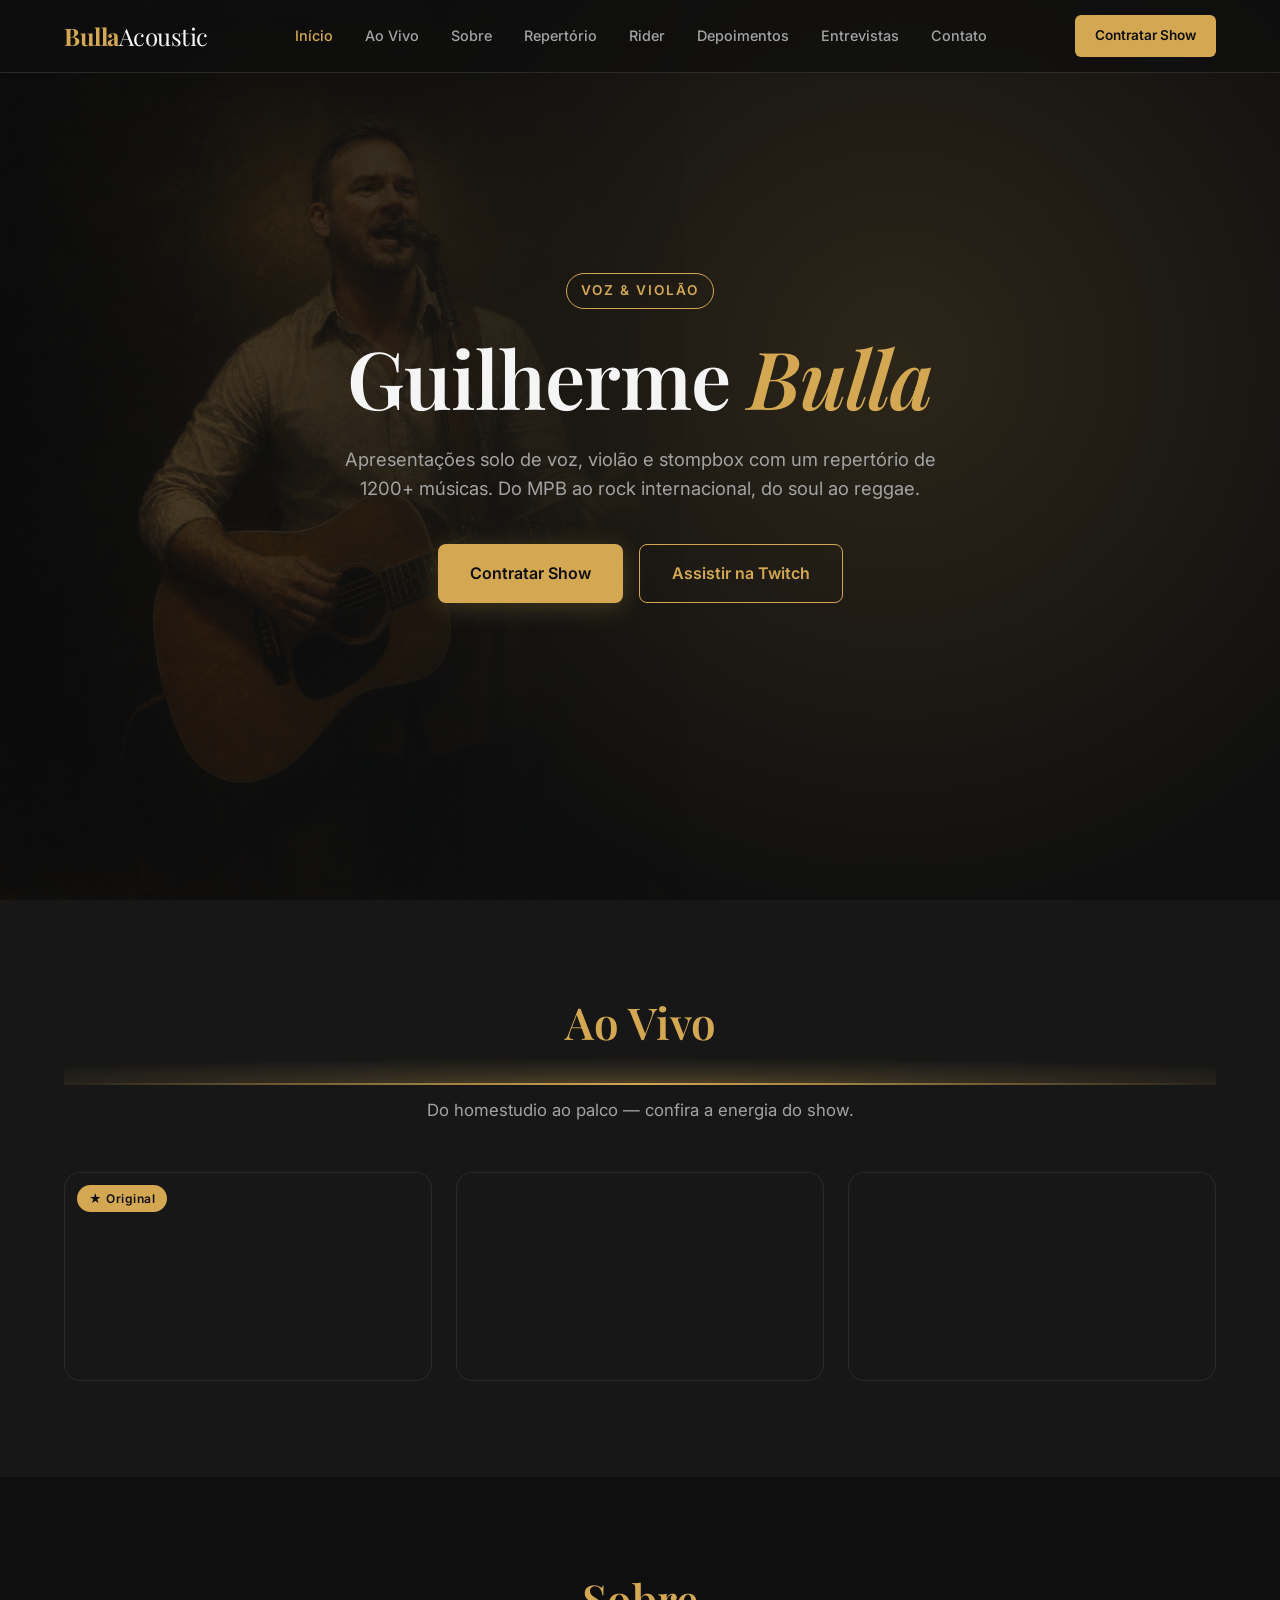
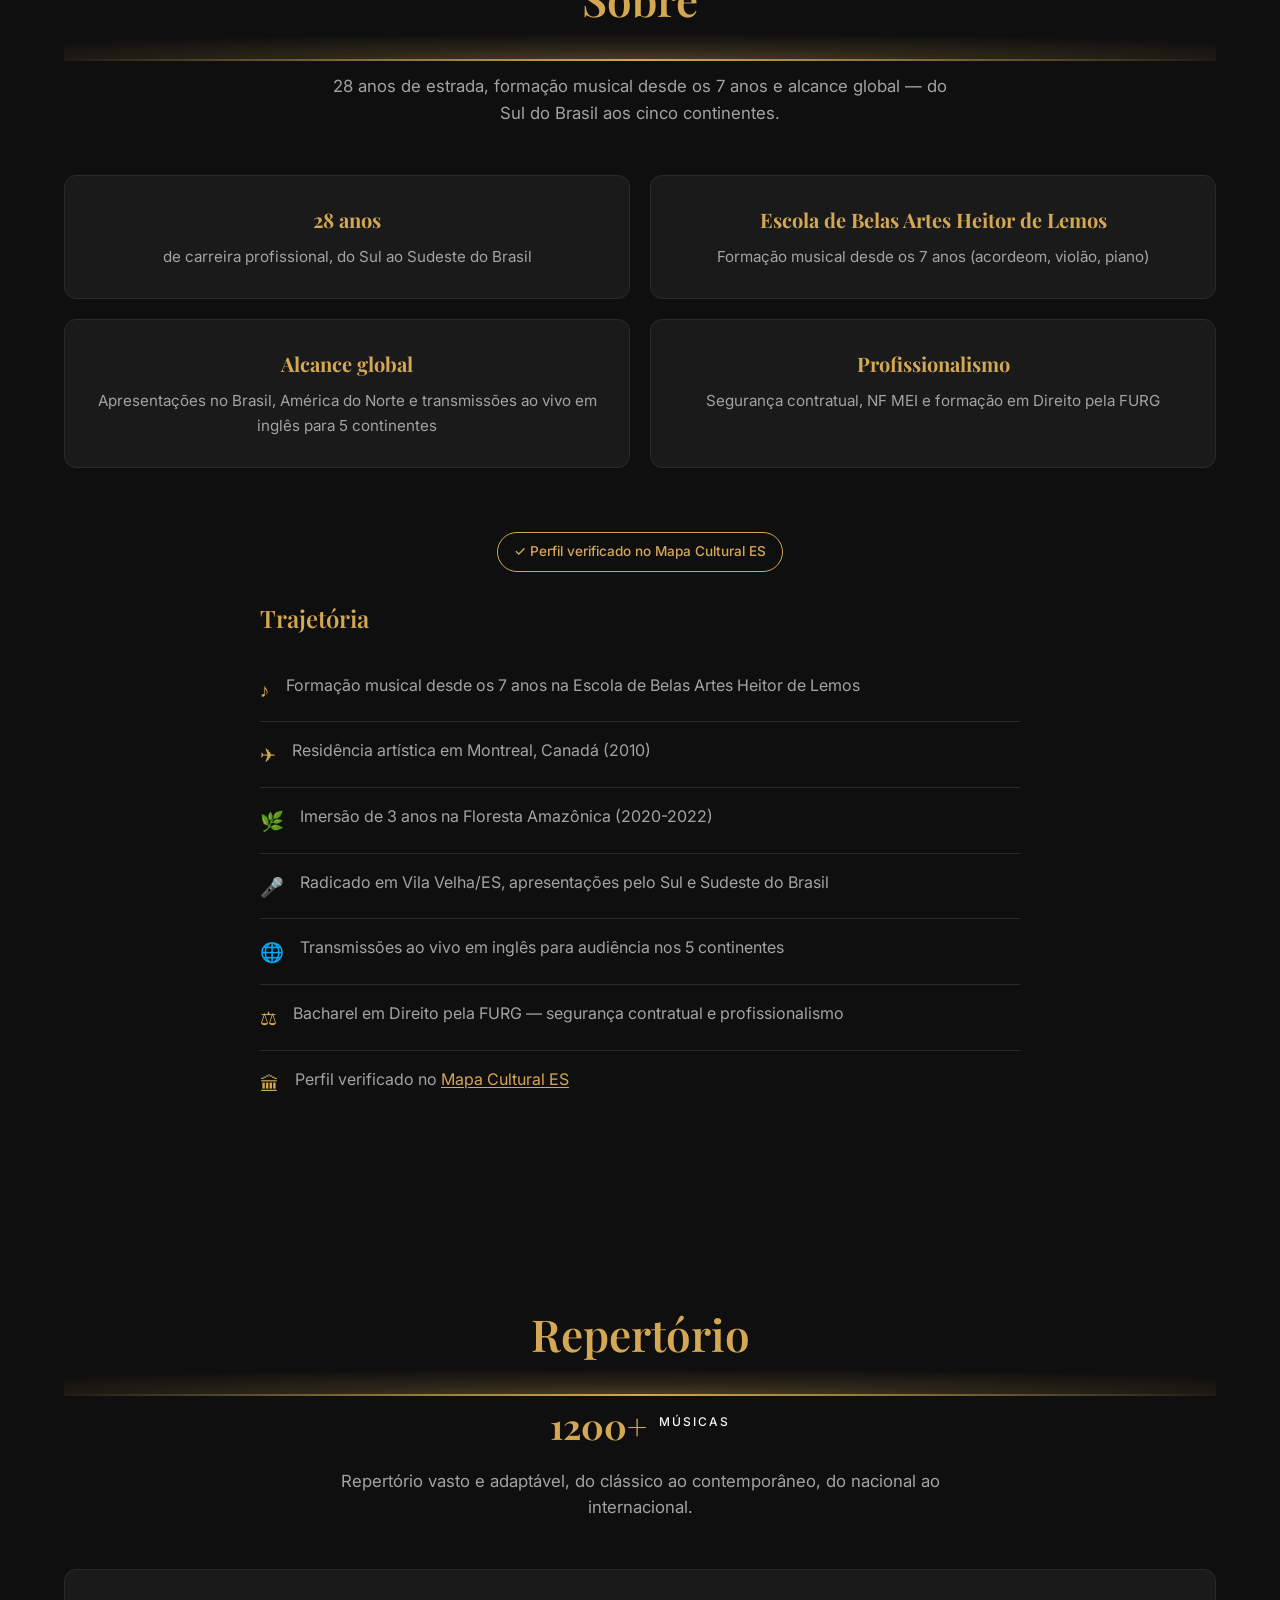
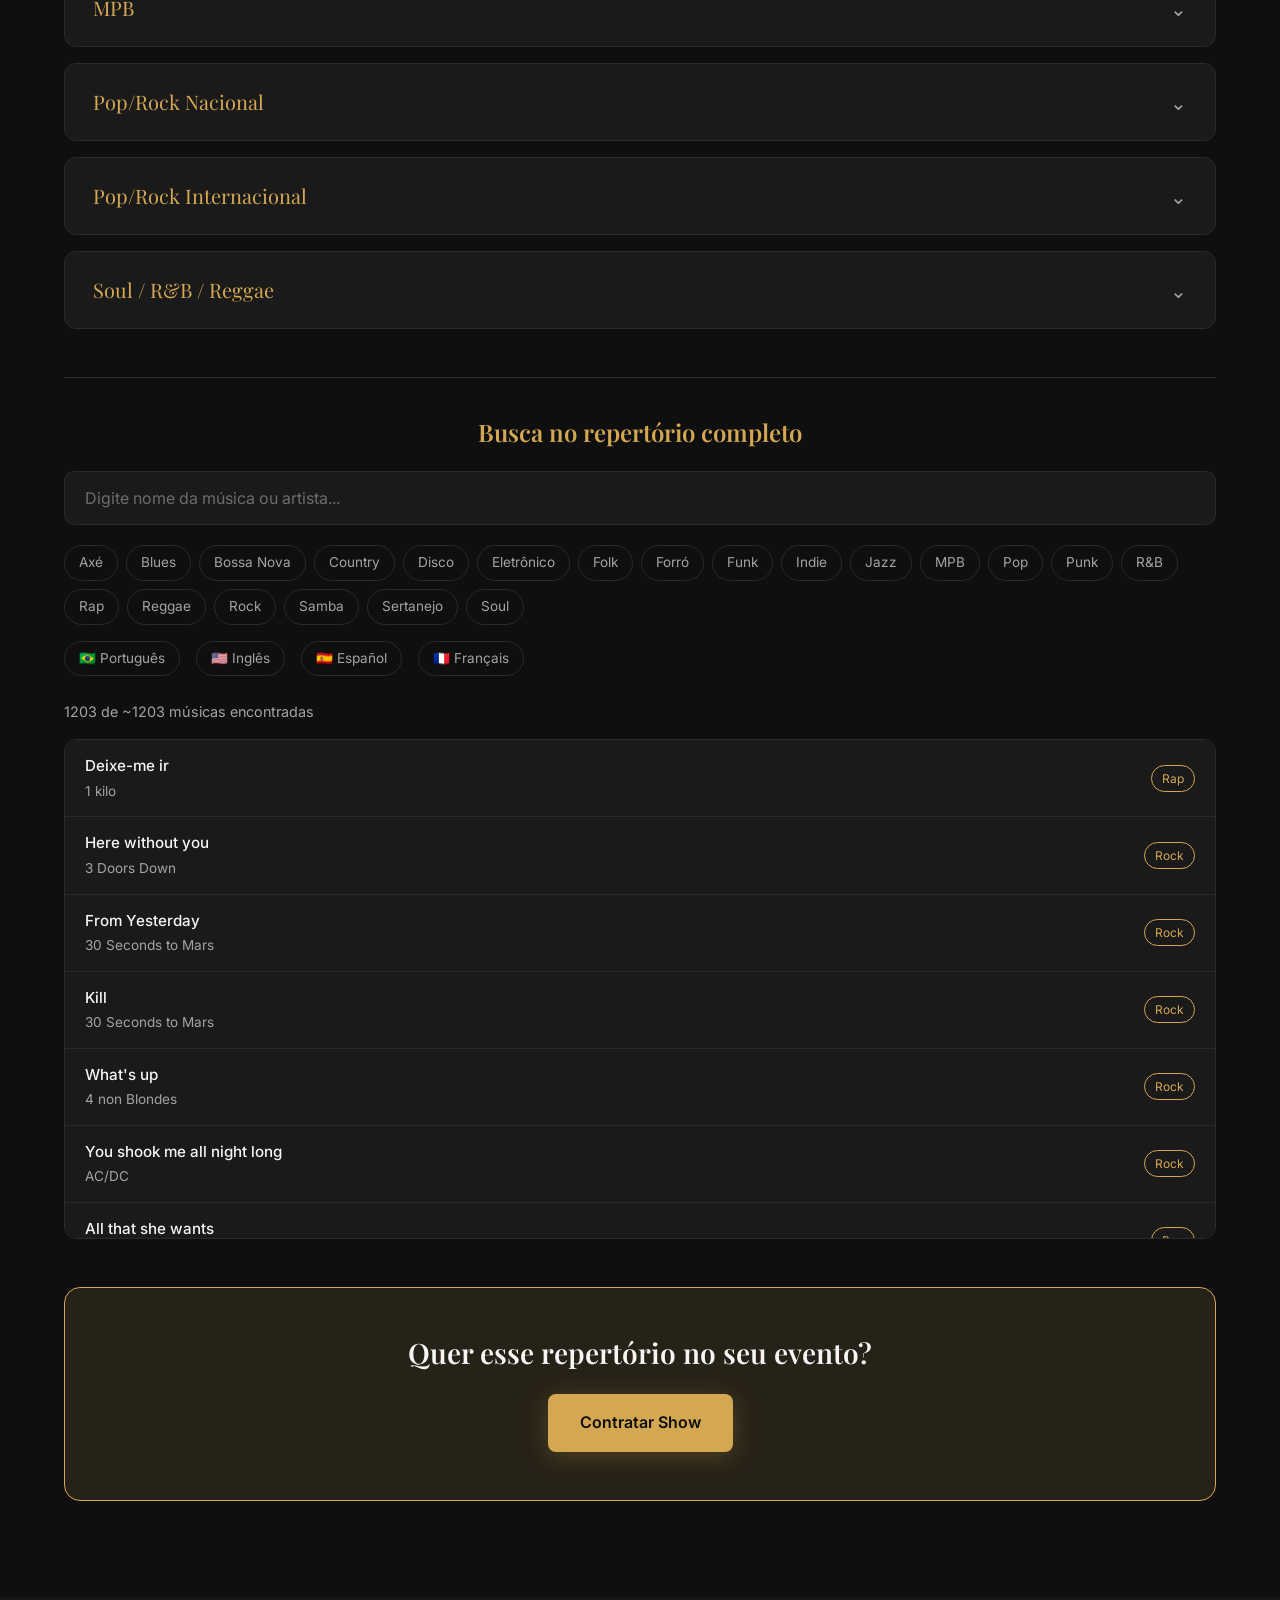
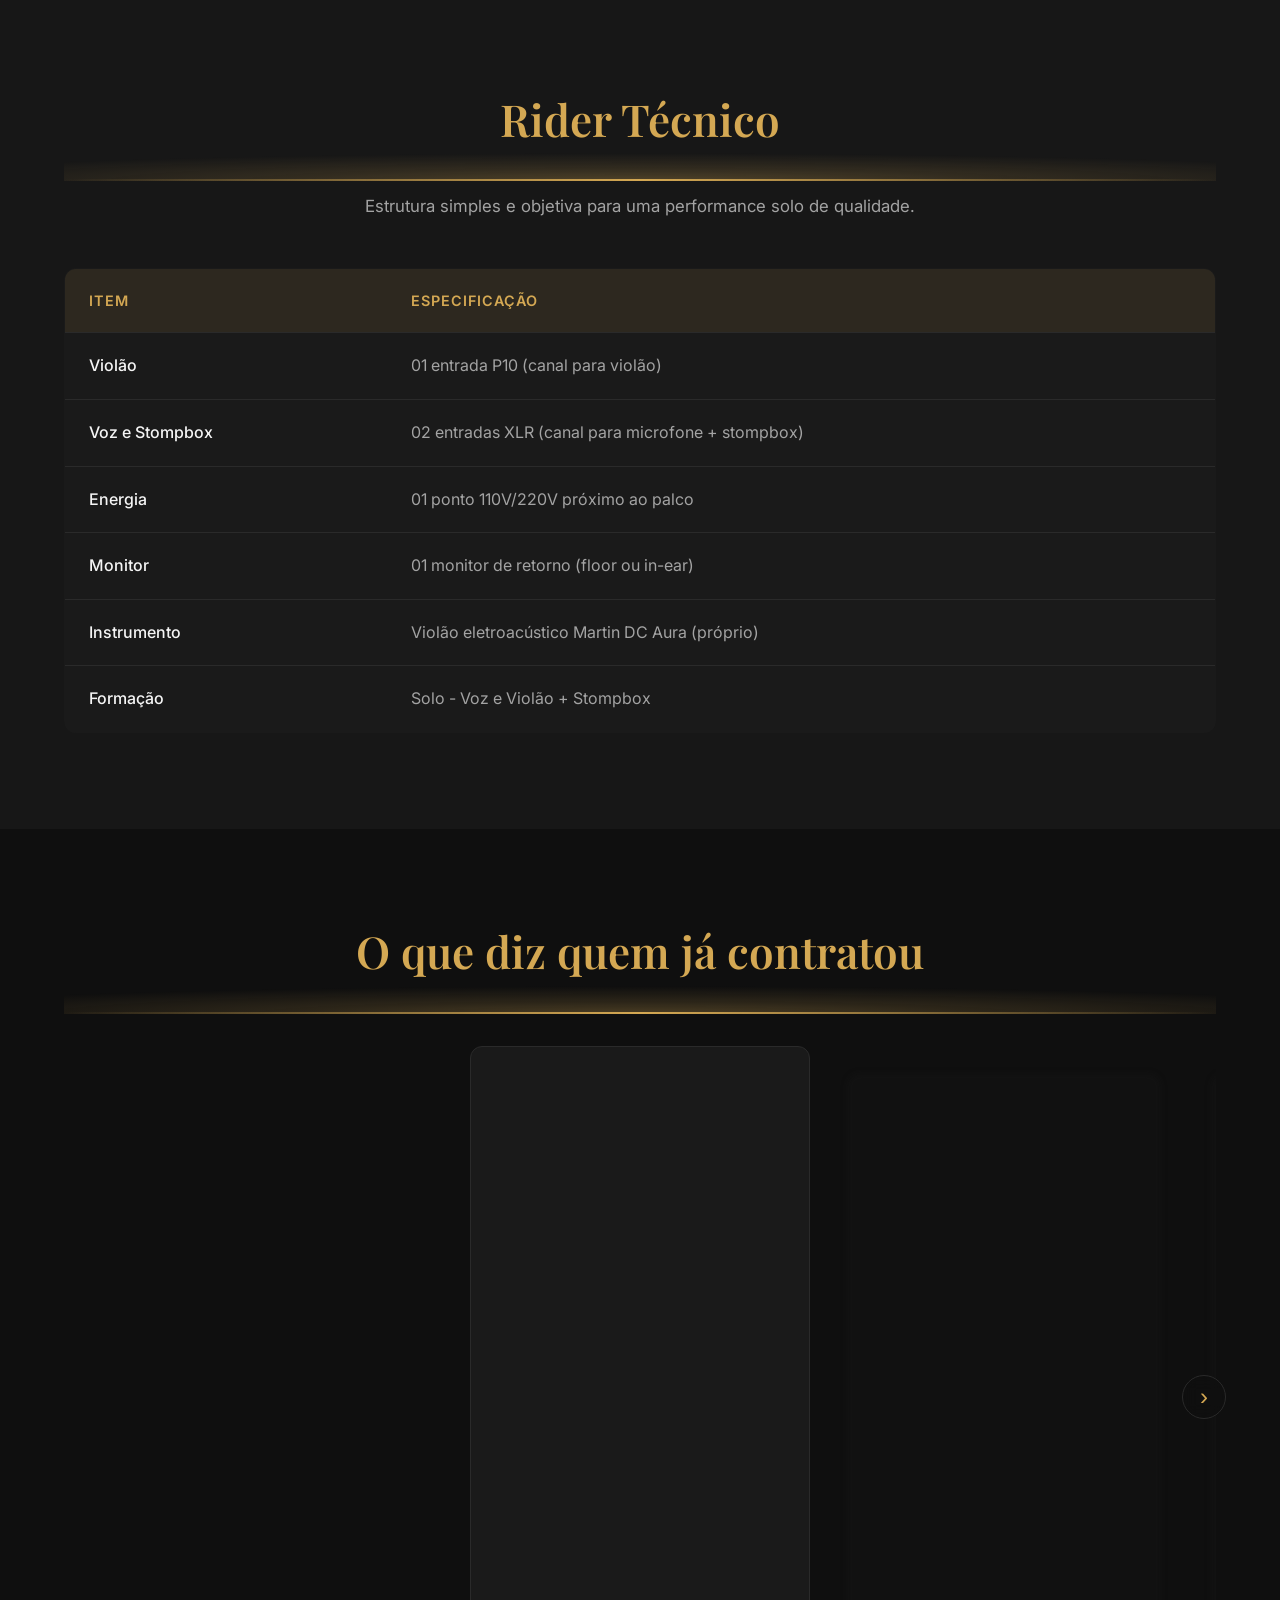
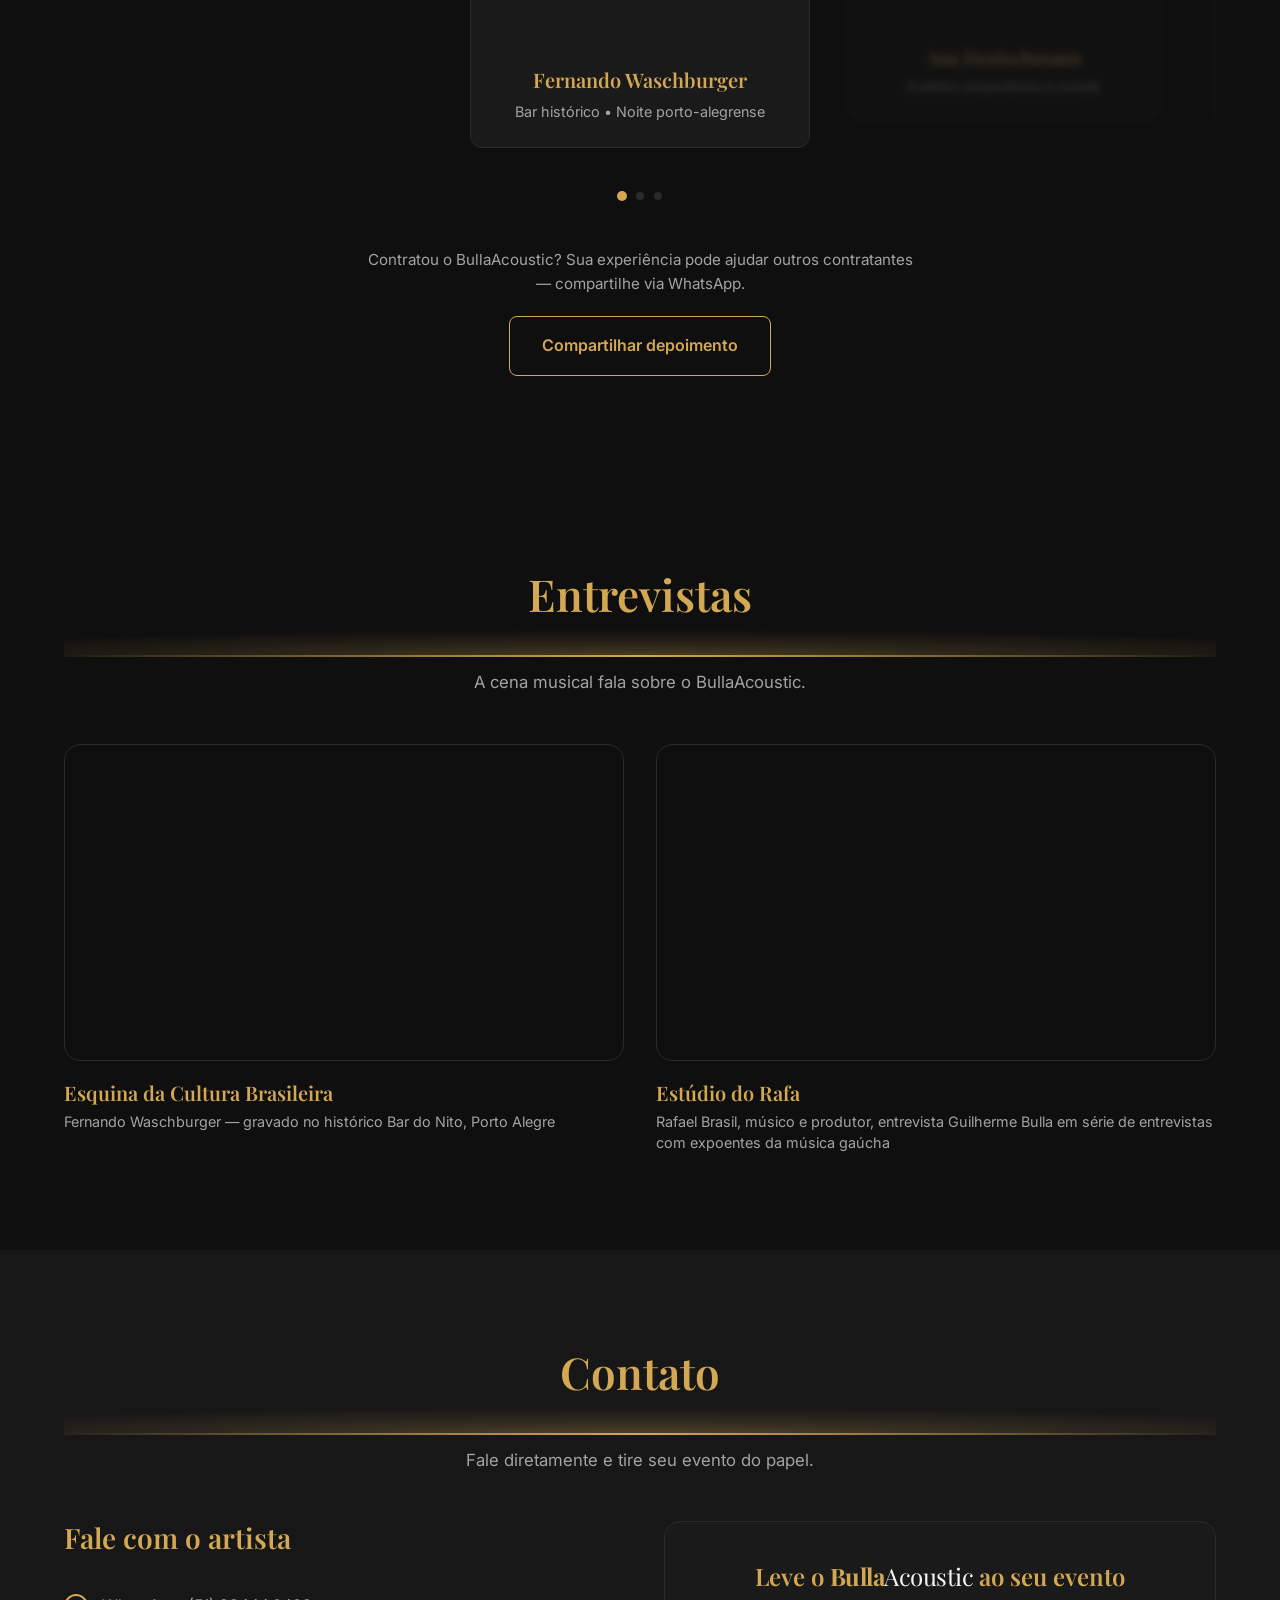
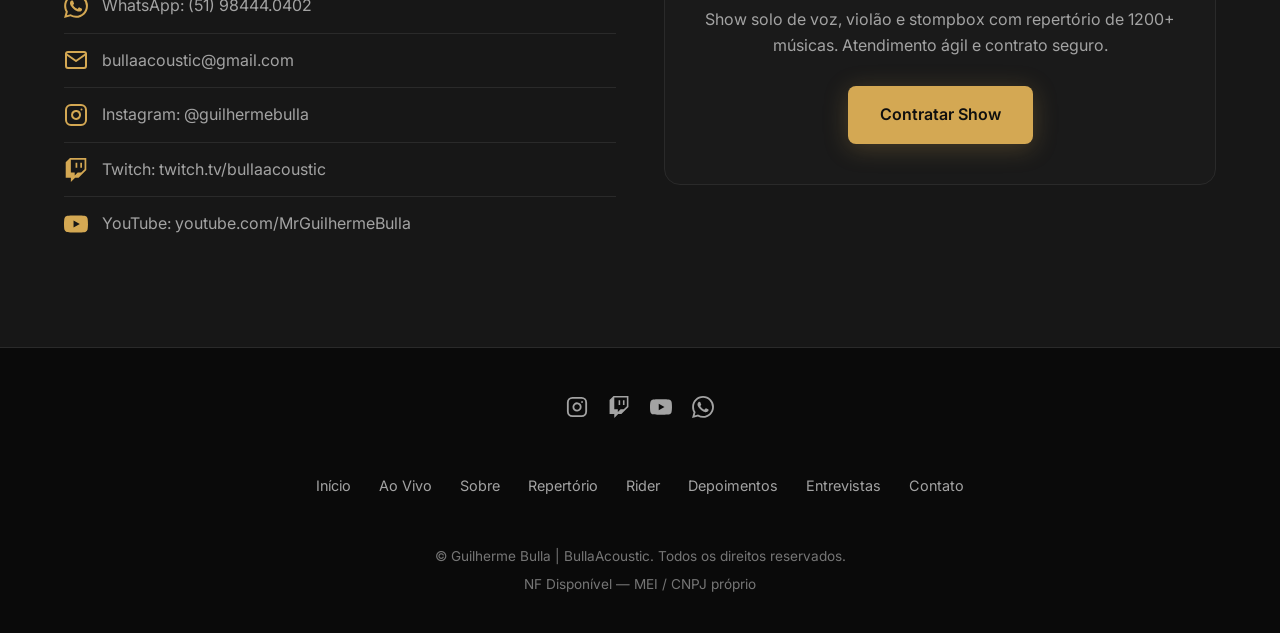
==== commit bea82d51: "Update index.html Seção Entrevistas" ====
--- a/index.html
+++ b/index.html
@@ -1178,11 +1178,42 @@
         .rep-results::-webkit-scrollbar-track { background: transparent; }
         .rep-results::-webkit-scrollbar-thumb { background: var(--border); border-radius: 3px; }
         @media (max-width: 600px) { .rep-result-item { flex-direction: column; align-items: flex-start; } .rep-result-tags { margin-top: 4px; } }
+
+        /* === Entrevistas === */
+        .entrevistas-grid {
+            display: grid;
+            grid-template-columns: repeat(2, 1fr);
+            gap: 32px;
+        }
+        .entrevista-card {
+            display: flex;
+            flex-direction: column;
+        }
+        .entrevista-info {
+            padding: 20px 0 0;
+        }
+        .entrevista-title {
+            font-family: 'Playfair Display', serif;
+            font-size: 1.25rem;
+            color: var(--gold);
+            margin-bottom: 6px;
+        }
+        .entrevista-desc {
+            color: var(--text-muted);
+            font-size: 0.9rem;
+            line-height: 1.5;
+        }
+        @media (max-width: 768px) {
+            .entrevistas-grid {
+                grid-template-columns: 1fr;
+            }
+        }
+
         /* Estilos de impressão */
         @media print {
             header, footer, .mobile-menu-btn, .nav-cta, .sticky-cta, .back-to-top,
             .hero-buttons, .carousel-arrow, .carousel-dots, .depoimento-cta,
-            .menu-overlay, .rep-search, .video-grid, .cta-box, .badge-original,
+             .menu-overlay, .rep-search, .video-grid, .entrevistas-grid, .cta-box, .badge-original,
             .depoimento-video, .footer-social, .rep-divider {
                 display: none !important;
             }
@@ -1258,6 +1289,7 @@
                     <li><a href="#repertorio">Repertório</a></li>
                     <li><a href="#rider">Rider</a></li>
                     <li><a href="#depoimentos">Depoimentos</a></li>
+                    <li><a href="#entrevistas">Entrevistas</a></li>
                     <li><a href="#contato">Contato</a></li>
                 </ul>
                 <a href="#contato" class="nav-cta">Contratar Show</a>
@@ -1505,7 +1537,33 @@
                 </div>
             </div>
         </section>
-
+        <section id="entrevistas" class="entrevistas">
+            <div class="container">
+                <h2 class="section-title">Entrevistas</h2>
+                <div class="section-divider-top"></div>
+                <p class="section-subtitle">A cena musical fala sobre o BullaAcoustic.</p>
+                <div class="entrevistas-grid">
+                    <div class="entrevista-card">
+                        <div class="video-wrapper">
+                            <iframe loading="lazy" src="https://www.youtube.com/embed/2BVfUBnXK5E" title="Entrevista — Esquina da Cultura Brasileira" allow="accelerometer; autoplay; clipboard-write; encrypted-media; gyroscope; picture-in-picture; web-share" allowfullscreen></iframe>
+                        </div>
+                        <div class="entrevista-info">
+                            <h3 class="entrevista-title">Esquina da Cultura Brasileira</h3>
+                            <p class="entrevista-desc">Fernando Waschburger — gravado no histórico Bar do Nito, Porto Alegre</p>
+                        </div>
+                    </div>
+                    <div class="entrevista-card">
+                        <div class="video-wrapper">
+                            <iframe loading="lazy" src="https://www.youtube.com/embed/z3w7CnSvS70" title="Entrevista — Estúdio do Rafa" allow="accelerometer; autoplay; clipboard-write; encrypted-media; gyroscope; picture-in-picture; web-share" allowfullscreen></iframe>
+                        </div>
+                        <div class="entrevista-info">
+                            <h3 class="entrevista-title">Estúdio do Rafa</h3>
+                            <p class="entrevista-desc">Rafael Brasil, músico e produtor, entrevista Guilherme Bulla em série de entrevistas com expoentes da música gaúcha</p>
+                        </div>
+                    </div>
+                </div>
+            </div>
+        </section>
         <section id="contato" class="contato">
             <div class="container">
                 <h2 class="section-title">Contato</h2>
@@ -1572,6 +1630,7 @@
                     <a href="#repertorio">Repertório</a>
                     <a href="#rider">Rider</a>
                     <a href="#depoimentos">Depoimentos</a>
+                    <a href="#entrevistas">Entrevistas</a>
                     <a href="#contato">Contato</a>
                 </nav>
                 <div class="footer-legal">
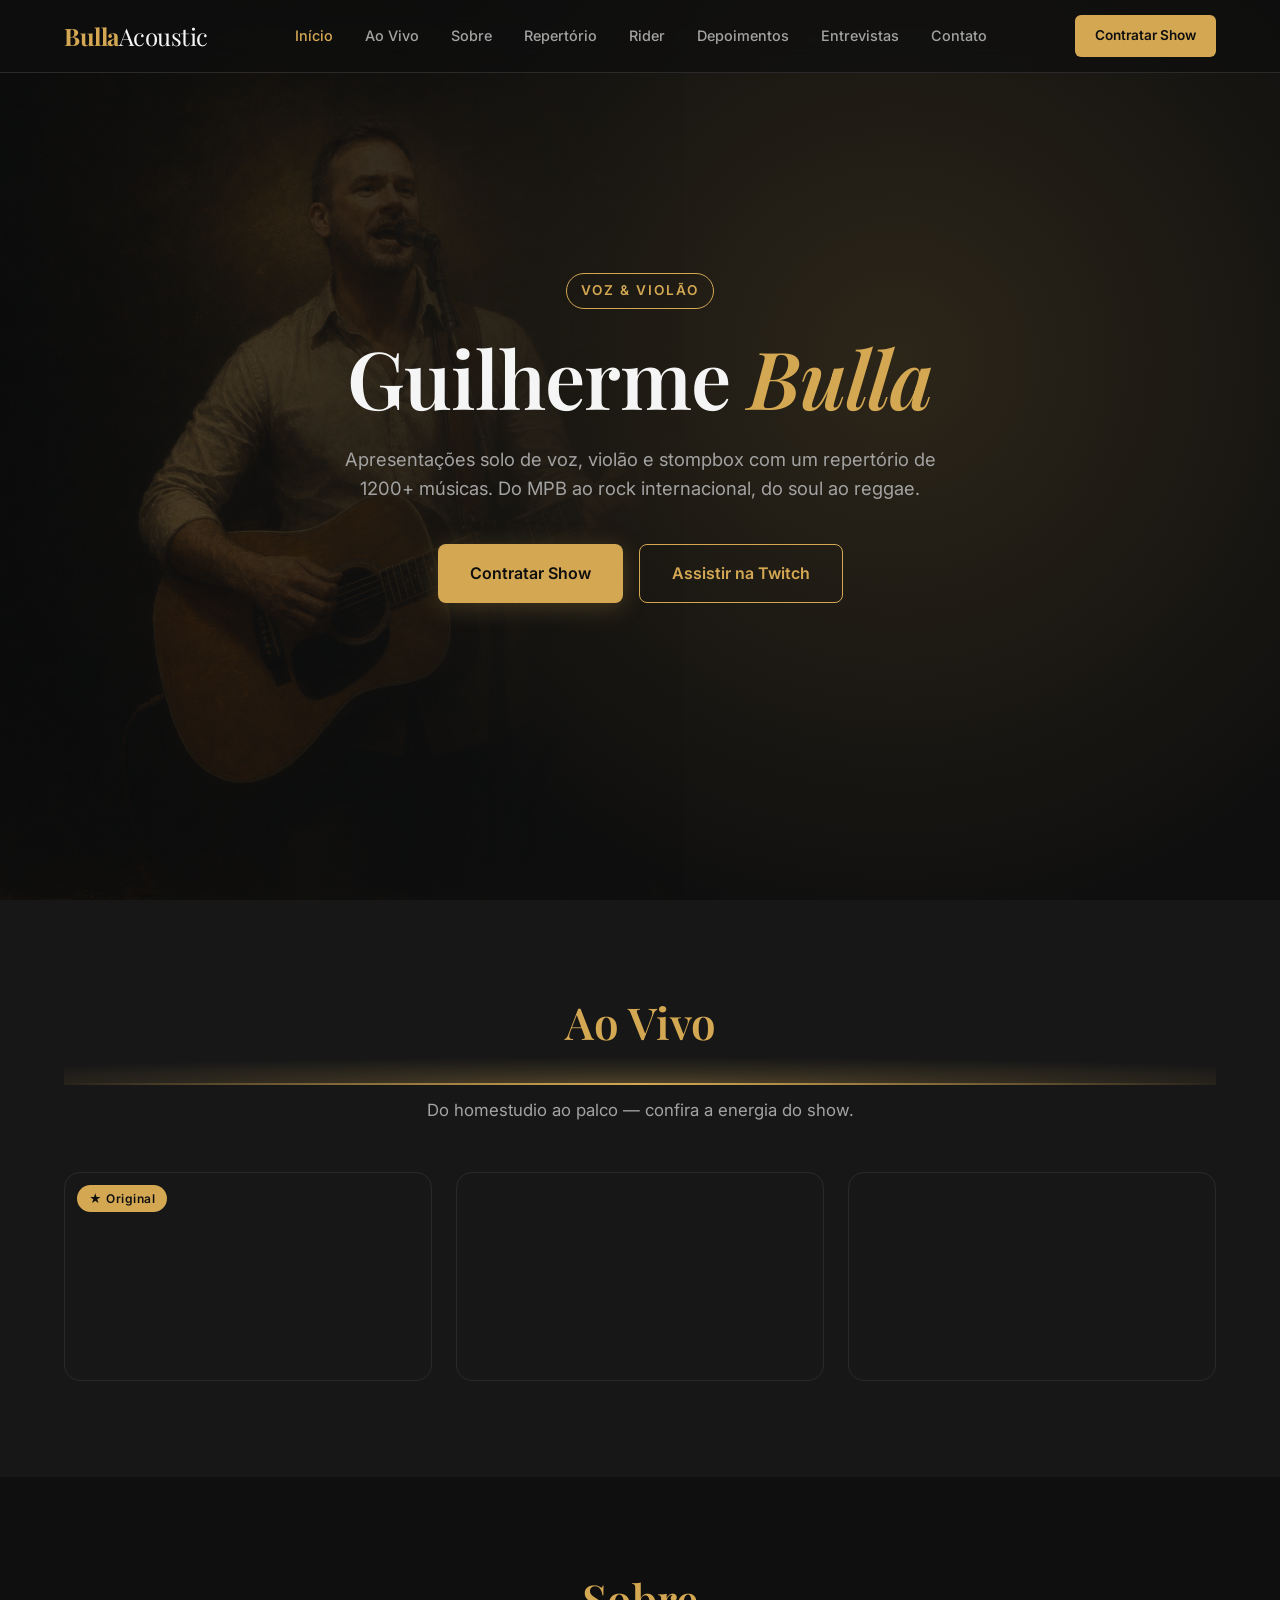
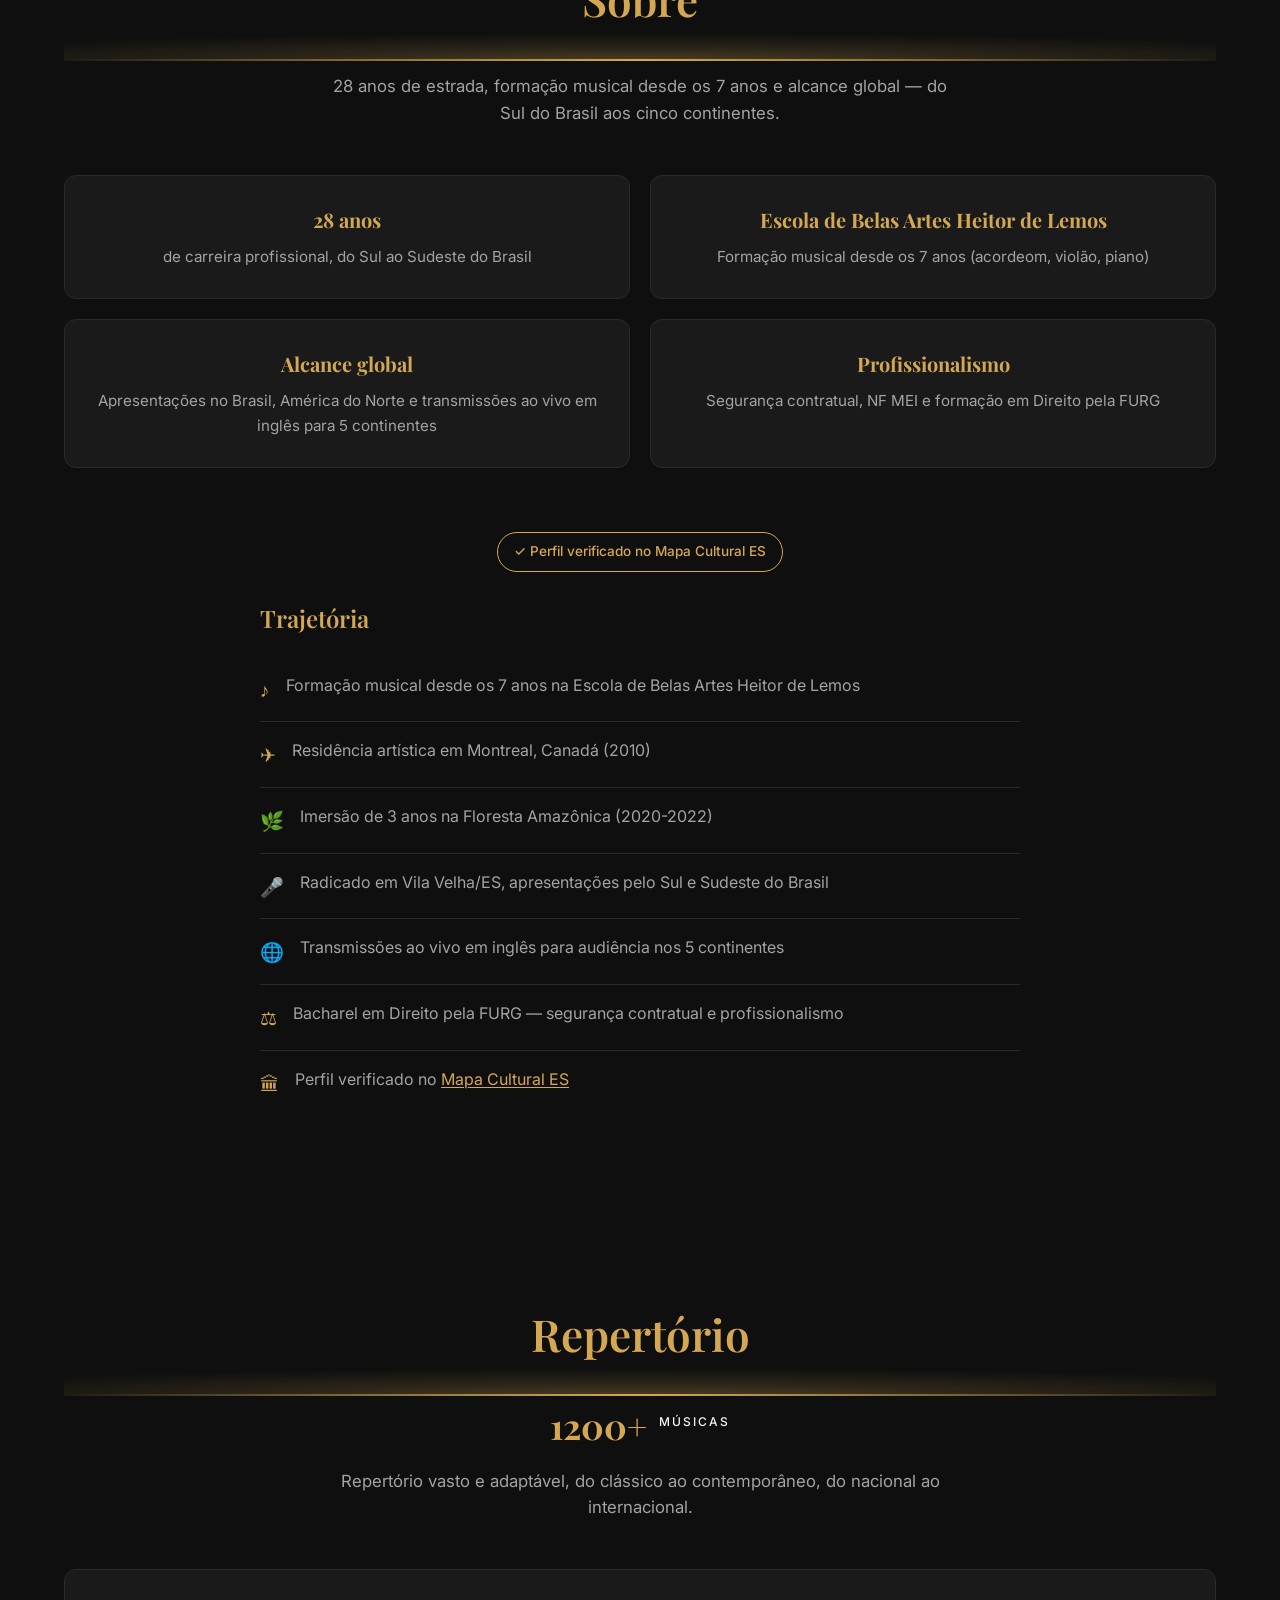
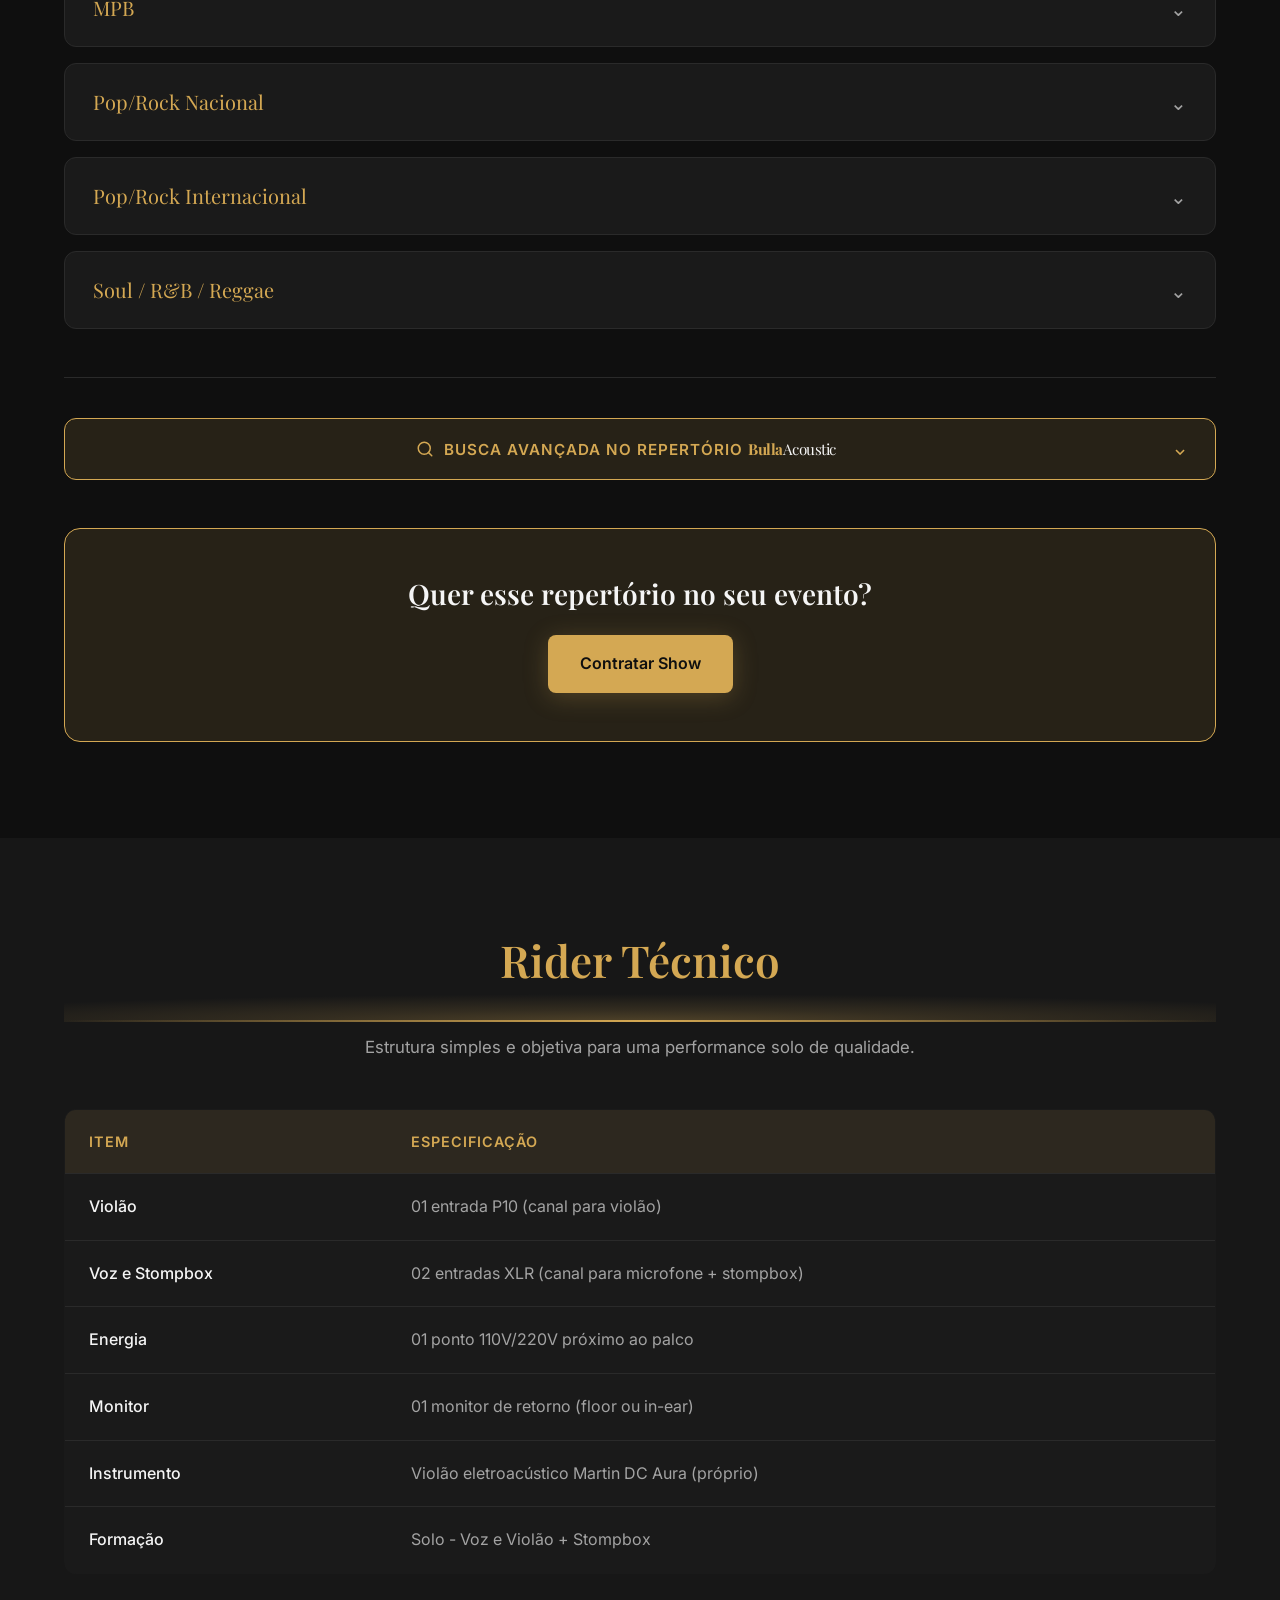
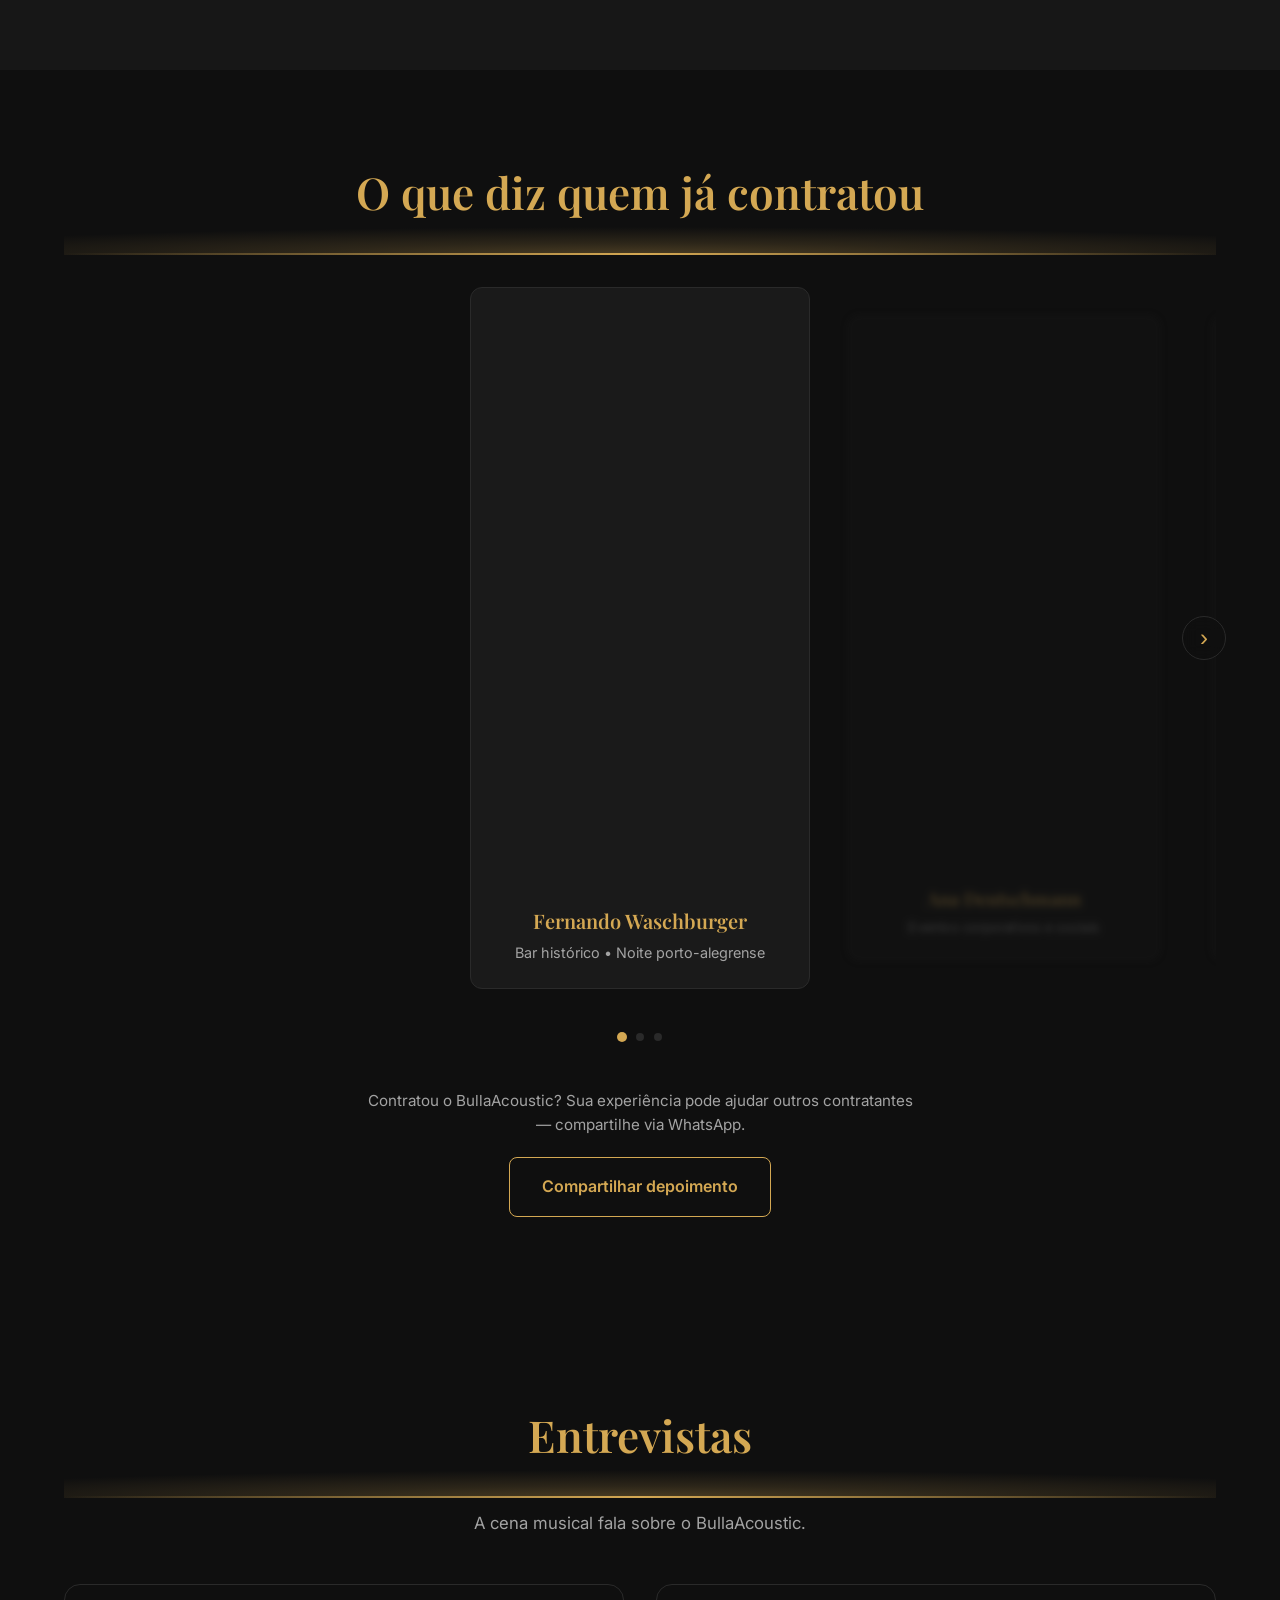
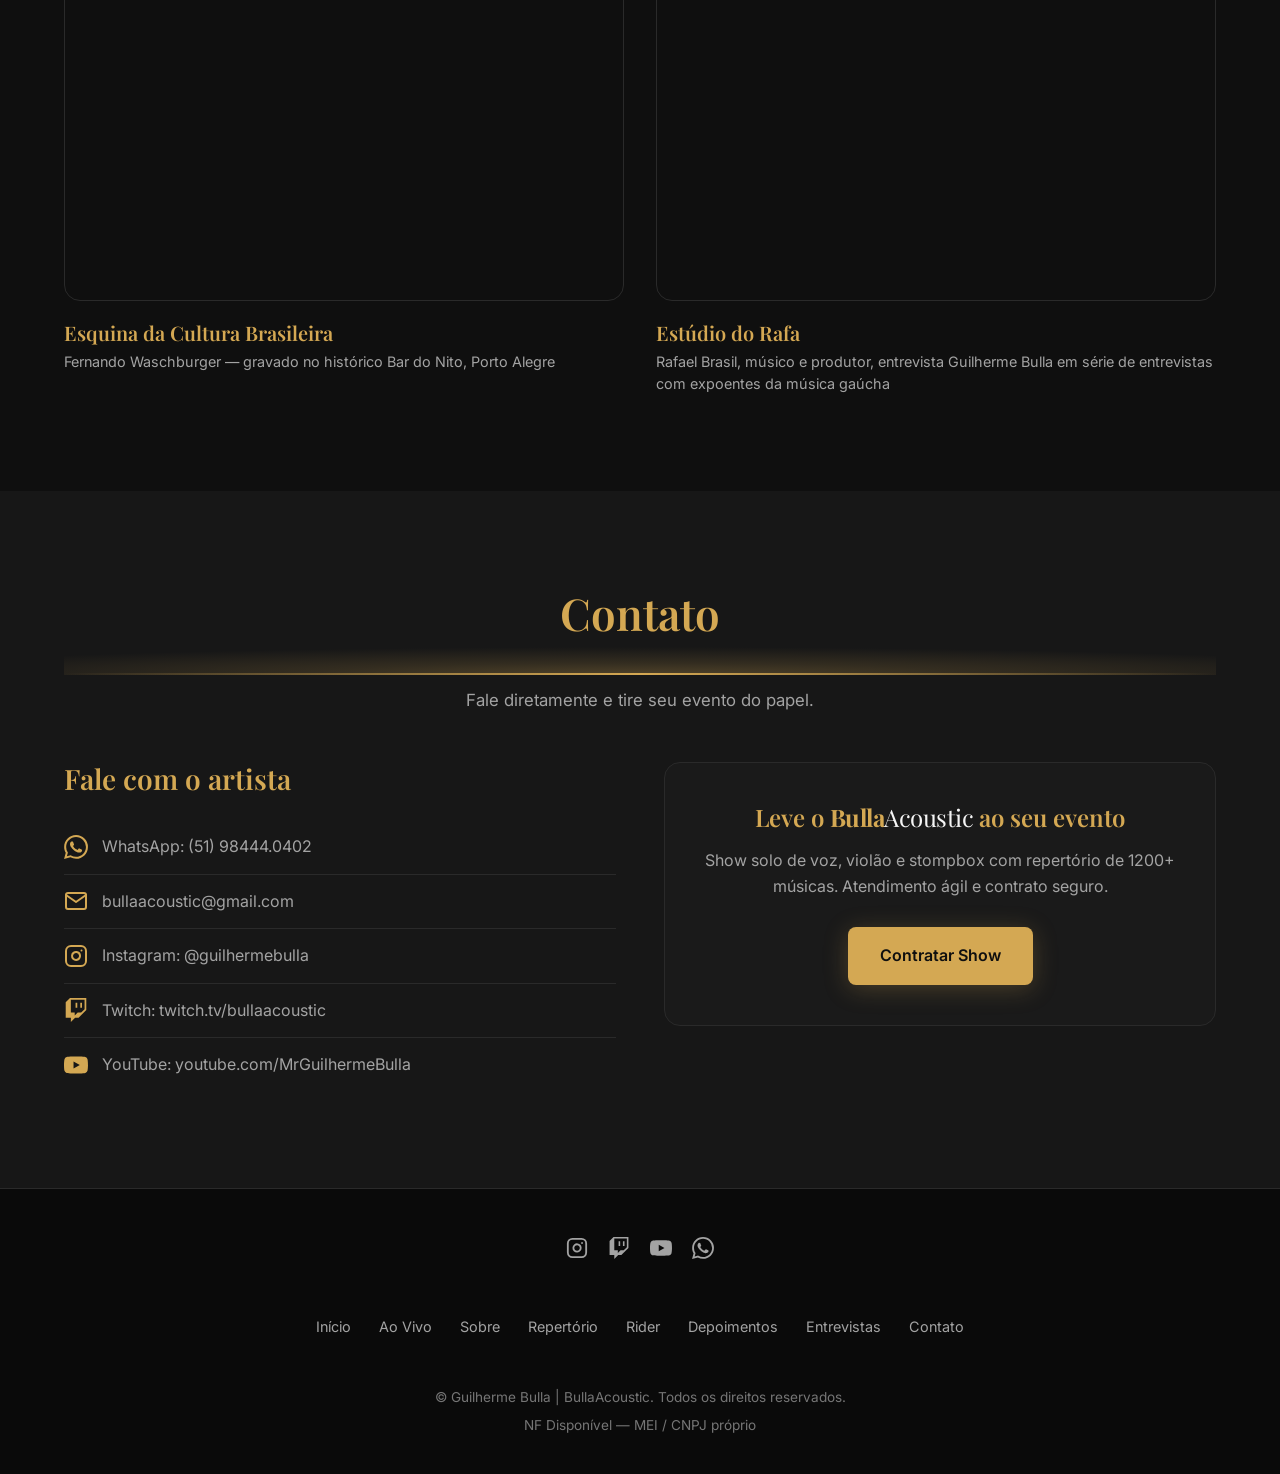
==== commit 07b23c36: "Update index.html Collapse Rep avançado" ====
--- a/index.html
+++ b/index.html
@@ -1209,11 +1209,75 @@
             }
         }
 
+        /* === Toggle Busca Avançada === */
+        .rep-search-toggle {
+            display: flex;
+            align-items: center;
+            justify-content: center;
+            position: relative;
+            width: 100%;
+            padding: 20px 56px 20px 28px;
+            background: var(--gold-soft);
+            border: 1.5px solid var(--gold);
+            border-radius: 12px;
+            color: var(--gold);
+            font-family: 'Inter', sans-serif;
+            font-size: 0.95rem;
+            font-weight: 600;
+            letter-spacing: 1px;
+            text-transform: uppercase;
+            cursor: pointer;
+            transition: background 0.2s ease, border-color 0.2s ease, transform 0.2s ease;
+            margin-bottom: 0;
+        }
+        .rep-search-toggle:hover {
+            background: rgba(212, 168, 83, 0.18);
+            transform: translateY(-2px);
+        }
+        .rep-search-toggle .chevron {
+            position: absolute;
+            right: 28px;
+            top: 50%;
+            transform: translateY(-50%);
+            transition: transform 0.2s ease;
+            color: var(--gold);
+        }
+        .rep-search-toggle.open .chevron {
+            transform: translateY(-50%) rotate(180deg);
+        }
+        .rep-toggle-label {
+            display: inline-flex;
+            align-items: center;
+            gap: 10px;
+        }
+        .rep-search-toggle svg {
+            width: 18px;
+            height: 18px;
+            flex-shrink: 0;
+        }
+        .rep-brand {
+            font-family: 'Playfair Display', serif;
+            text-transform: none;
+            letter-spacing: -0.5px;
+            font-weight: 700;
+        }
+        .rep-brand-accent {
+            color: var(--text);
+            font-weight: 400;
+        }
+        .rep-search-collapsible {
+            display: none;
+        }
+        .rep-search-collapsible.open {
+            display: block;
+            margin-top: 16px;
+        }
+
         /* Estilos de impressão */
         @media print {
             header, footer, .mobile-menu-btn, .nav-cta, .sticky-cta, .back-to-top,
             .hero-buttons, .carousel-arrow, .carousel-dots, .depoimento-cta,
-             .menu-overlay, .rep-search, .video-grid, .entrevistas-grid, .cta-box, .badge-original,
+             .menu-overlay, .rep-search, .rep-search-toggle, .rep-search-collapsible, .video-grid, .entrevistas-grid, .cta-box, .badge-original,
             .depoimento-video, .footer-social, .rep-divider {
                 display: none !important;
             }
@@ -1434,8 +1498,15 @@
                 </details>
 
                 <hr class="rep-divider">
+                <button class="rep-search-toggle" id="repSearchToggle" aria-expanded="false" aria-controls="repSearchCollapsible">
+                    <span class="rep-toggle-label">
+                        <svg xmlns="http://www.w3.org/2000/svg" viewBox="0 0 24 24" fill="none" stroke="currentColor" stroke-width="2" stroke-linecap="round" stroke-linejoin="round" aria-hidden="true"><circle cx="11" cy="11" r="8"/><line x1="21" y1="21" x2="16.65" y2="16.65"/></svg>
+                        <span>Busca avançada no repertório <span class="rep-brand">Bulla<span class="rep-brand-accent">Acoustic</span></span></span>
+                    </span>
+                    <span class="chevron">⌄</span>
+                </button>
+                <div class="rep-search-collapsible" id="repSearchCollapsible">
                 <div class="rep-search">
-                    <h3 class="rep-search-title">Busca no repertório completo</h3>
                     <input type="text" id="repSearchInput" class="rep-search-field" placeholder="Digite nome da música ou artista..." aria-label="Buscar no repertório por nome de música ou artista">
                     <div id="repStyleFilters" class="rep-filters"></div>
                     <div class="rep-filters lang-filters">
@@ -1447,7 +1518,7 @@
                     <p id="repCounter" class="rep-counter">Carregando repertório...</p>
                     <div id="repResults" class="rep-results"></div>
                 </div>
-
+                </div>
                 <div class="cta-box">
                     <h3>Quer esse repertório no seu evento?</h3>
                     <a href="#contato" class="btn btn-primary">Contratar Show</a>
@@ -1954,6 +2025,18 @@
             });
         }
 
+        // === TOGGLE BUSCA AVANÇADA ===
+        function initRepSearchToggle() {
+            const toggle = document.getElementById('repSearchToggle');
+            const content = document.getElementById('repSearchCollapsible');
+            if (!toggle || !content) return;
+            toggle.addEventListener('click', function() {
+                const isOpen = content.classList.toggle('open');
+                toggle.classList.toggle('open', isOpen);
+                toggle.setAttribute('aria-expanded', isOpen);
+            });
+        }
+
         // === INICIALIZAÇÃO ÚNICA ===
         document.addEventListener('DOMContentLoaded', function() {
             initMobileMenu();
@@ -1961,6 +2044,7 @@
             initStickyCTA();
             initNavHighlight();
             initBackToTop();
+            initRepSearchToggle();
             carregarRepertorio();
         });
     </script>
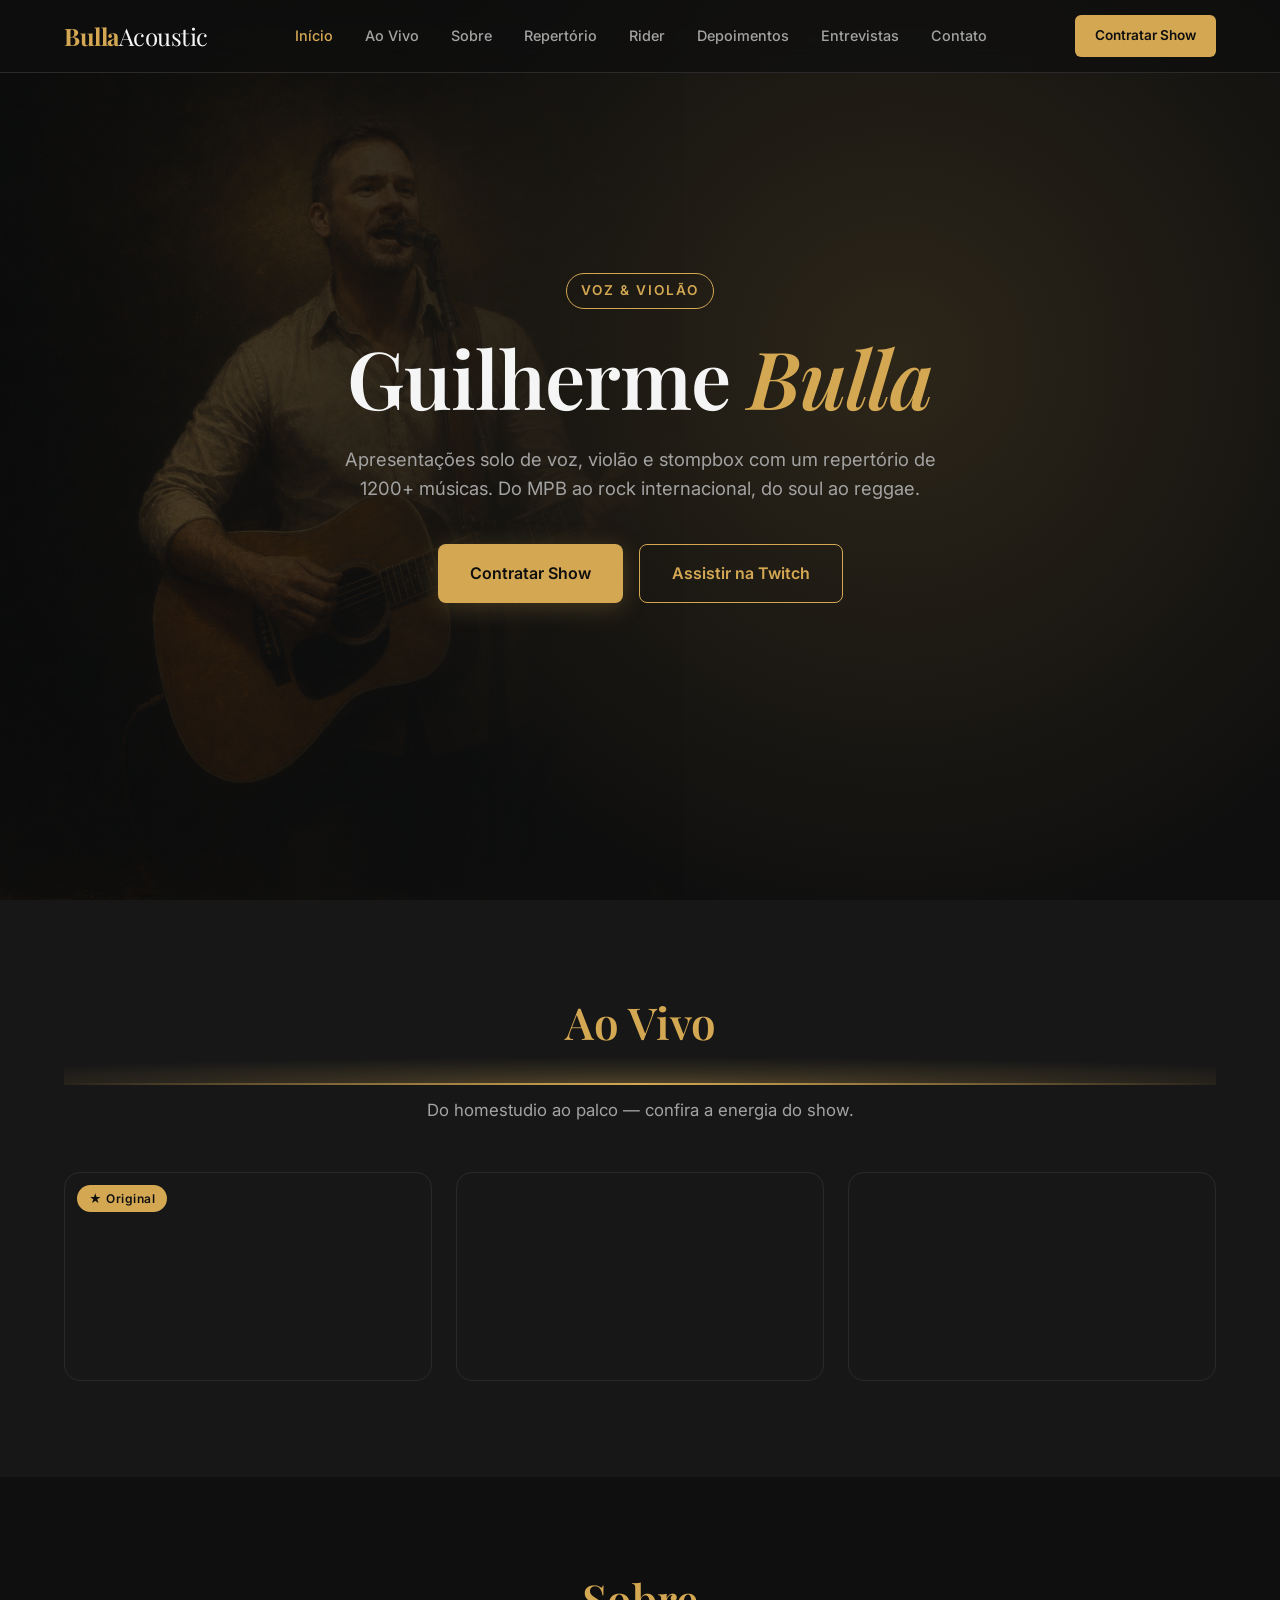
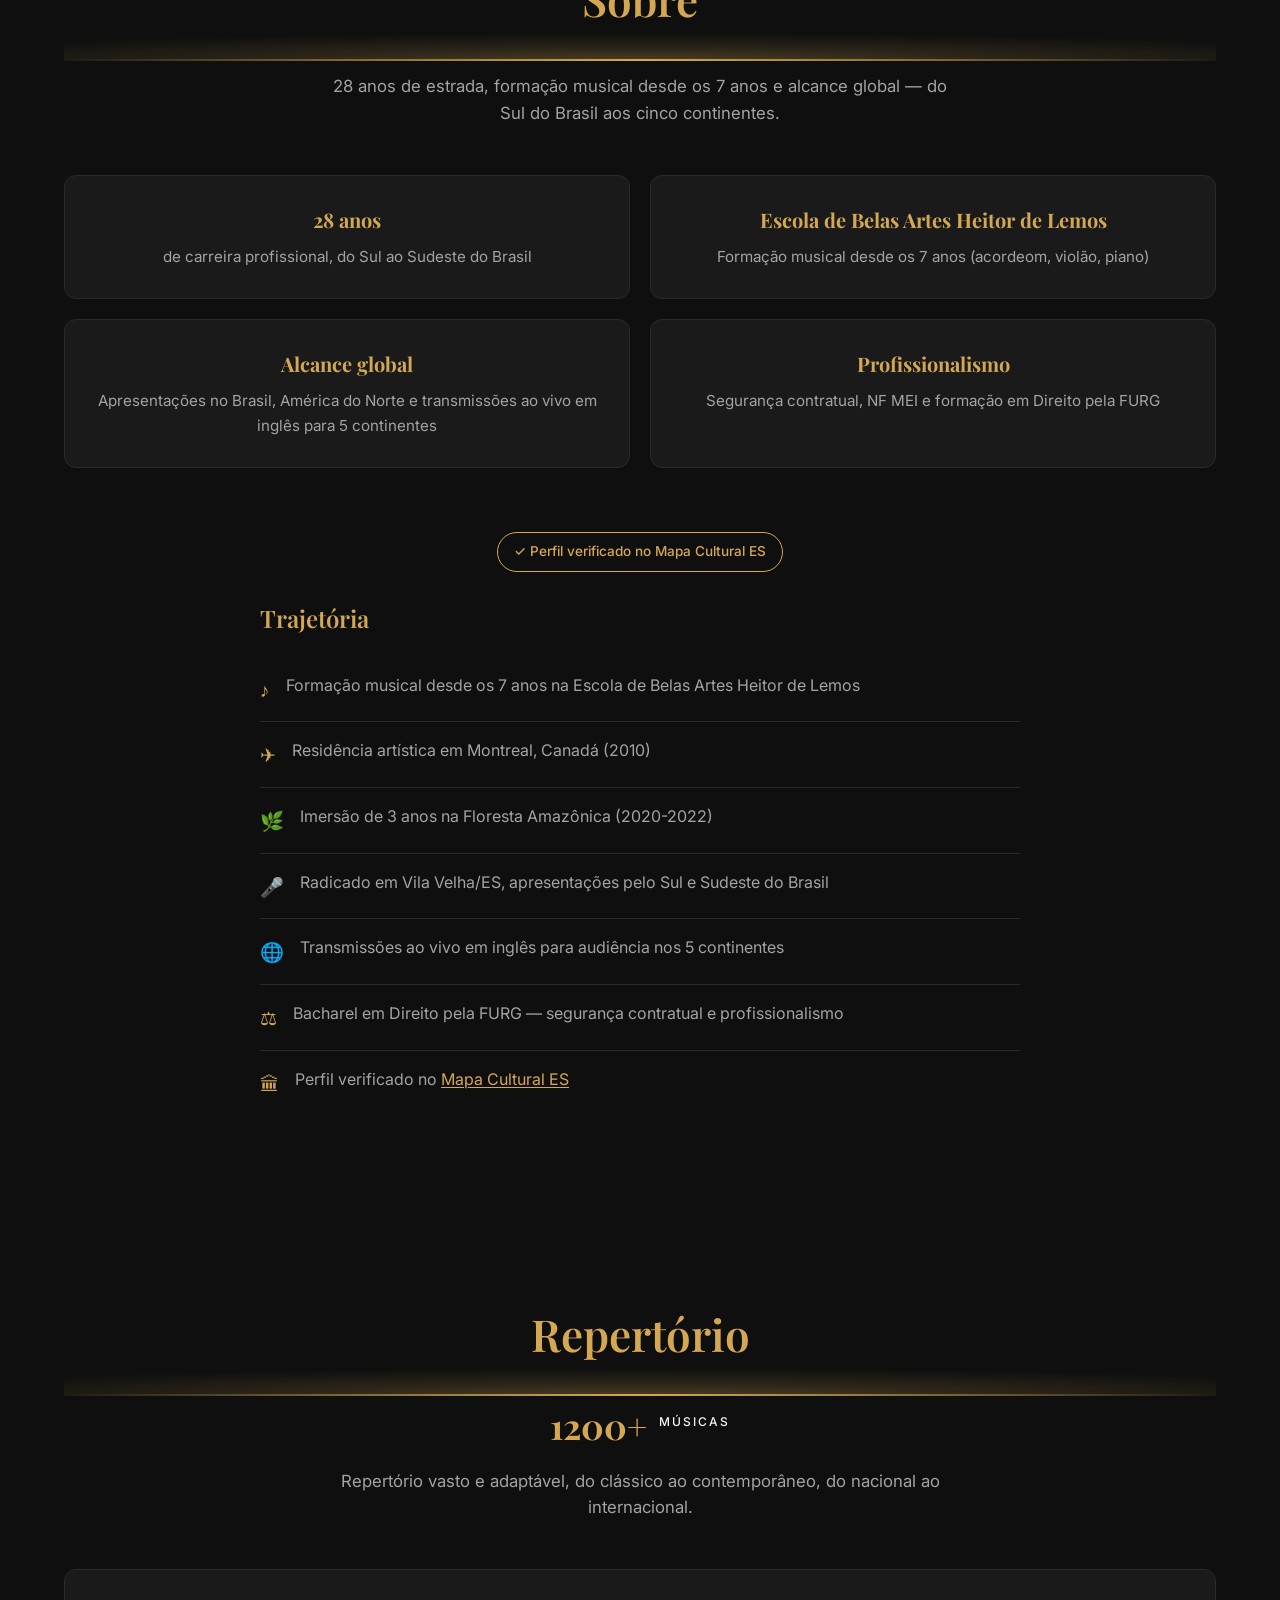
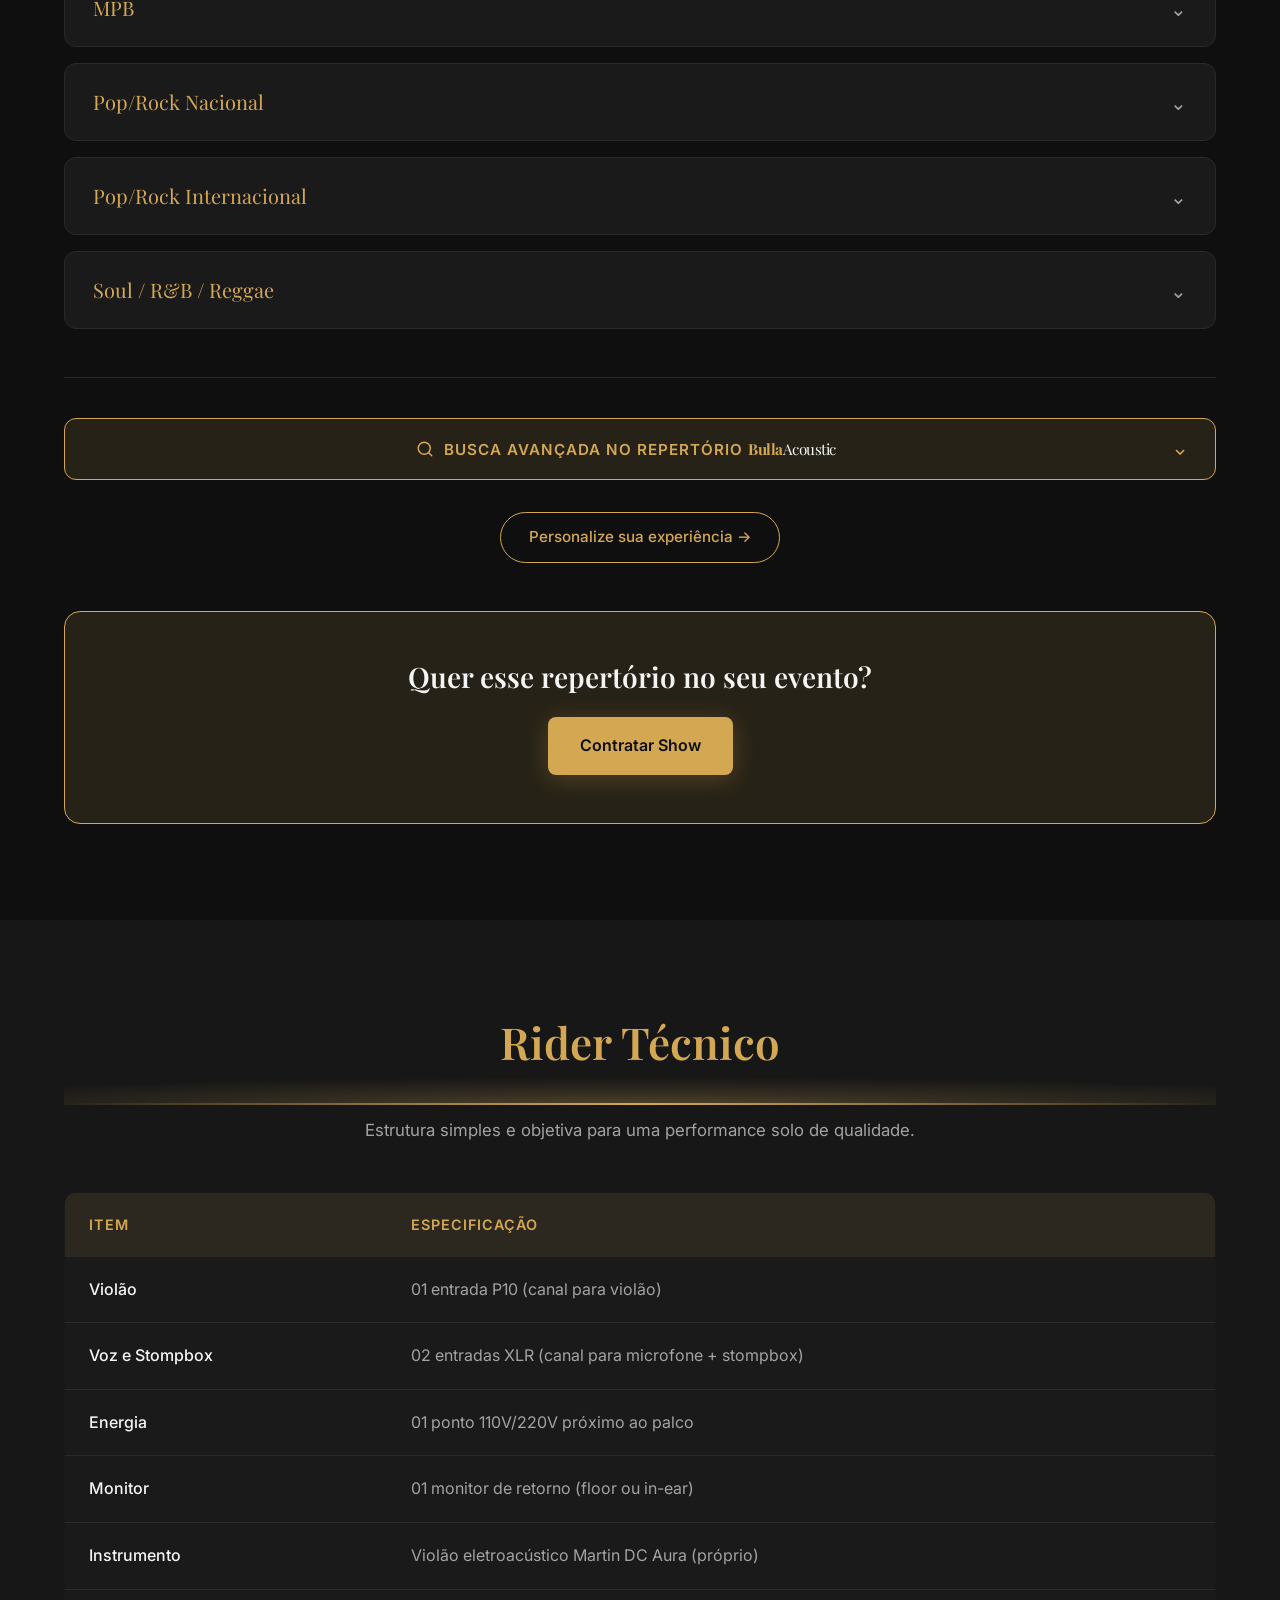
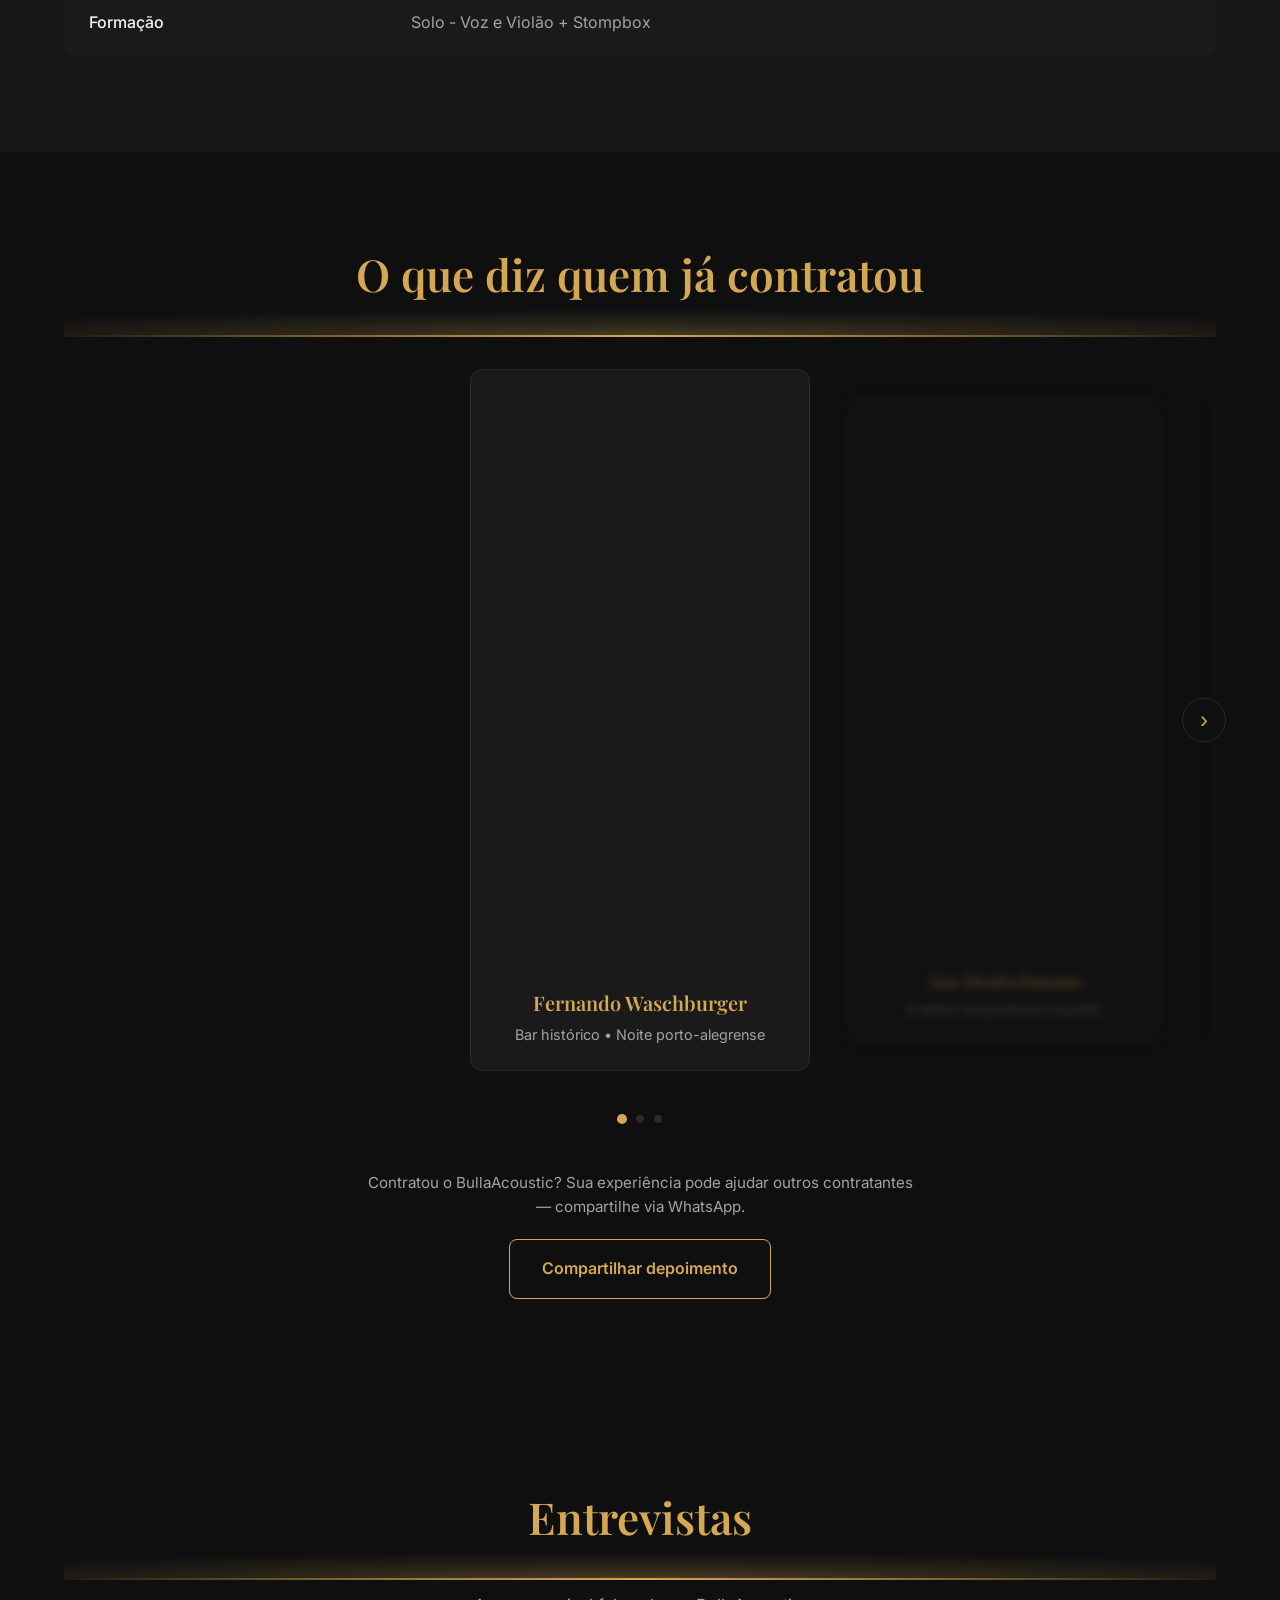
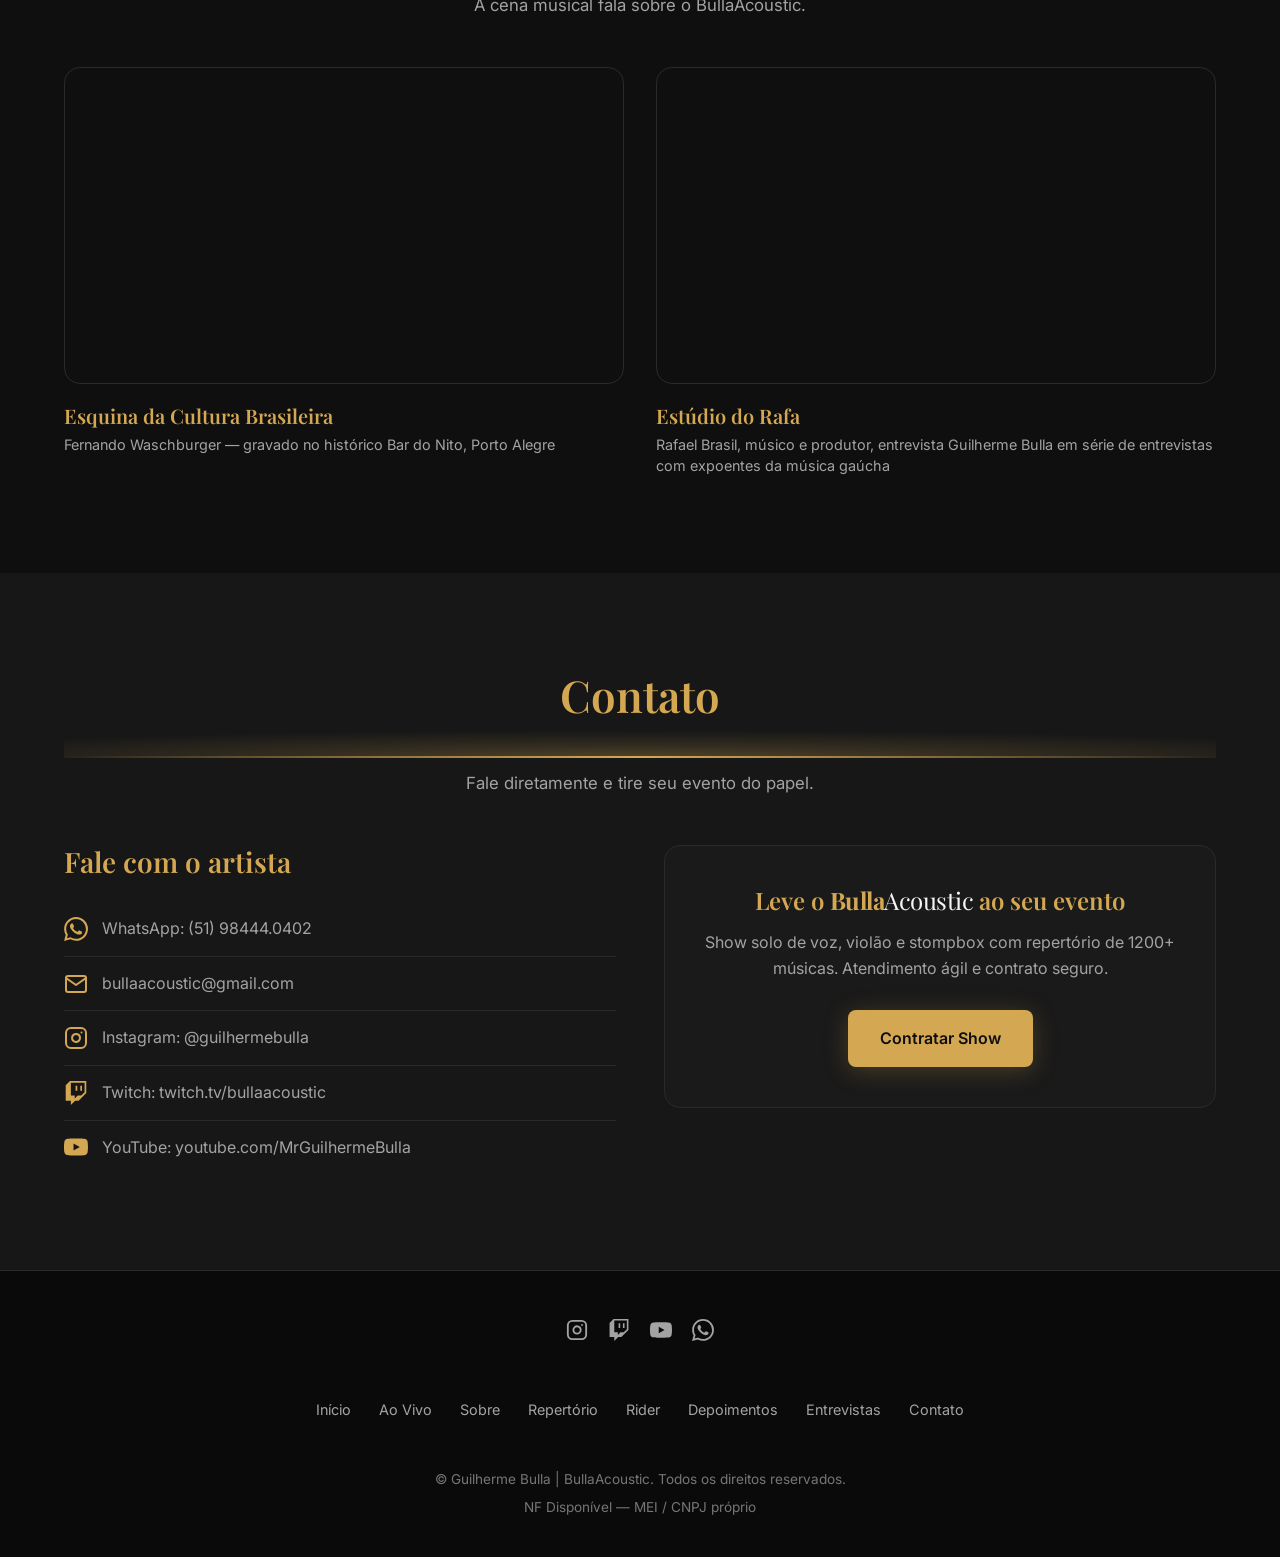
==== commit 7fea71aa: "Update index.html Add repertório customizado" ====
--- a/index.html
+++ b/index.html
@@ -1335,6 +1335,34 @@
                 scroll-behavior: auto !important;
             }
         }
+
+        /* === Botão para página de repertório interativo === */
+        .repertoire-link {
+            display: flex;
+            justify-content: center;
+            margin: 2rem 0;
+        }
+
+        .repertoire-link a {
+            display: inline-flex;
+            align-items: center;
+            gap: 8px;
+            padding: 12px 28px;
+            border: 1.5px solid #d4a853;
+            border-radius: 50px;
+            color: #d4a853;
+            text-decoration: none;
+            font-family: 'Inter', sans-serif;
+            font-size: 0.95rem;
+            font-weight: 500;
+            transition: background 0.3s ease, color 0.3s ease;
+        }
+
+        .repertoire-link a:hover {
+            background: #d4a853;
+            color: #0f0f0f;
+        }
+
     </style>
 </head>
 <body>
@@ -1519,6 +1547,9 @@
                     <div id="repResults" class="rep-results"></div>
                 </div>
                 </div>
+    		<div class="repertoire-link">
+   		     <a href="repertorio.html">Personalize sua experiência →</a>
+  	        </div>
                 <div class="cta-box">
                     <h3>Quer esse repertório no seu evento?</h3>
                     <a href="#contato" class="btn btn-primary">Contratar Show</a>
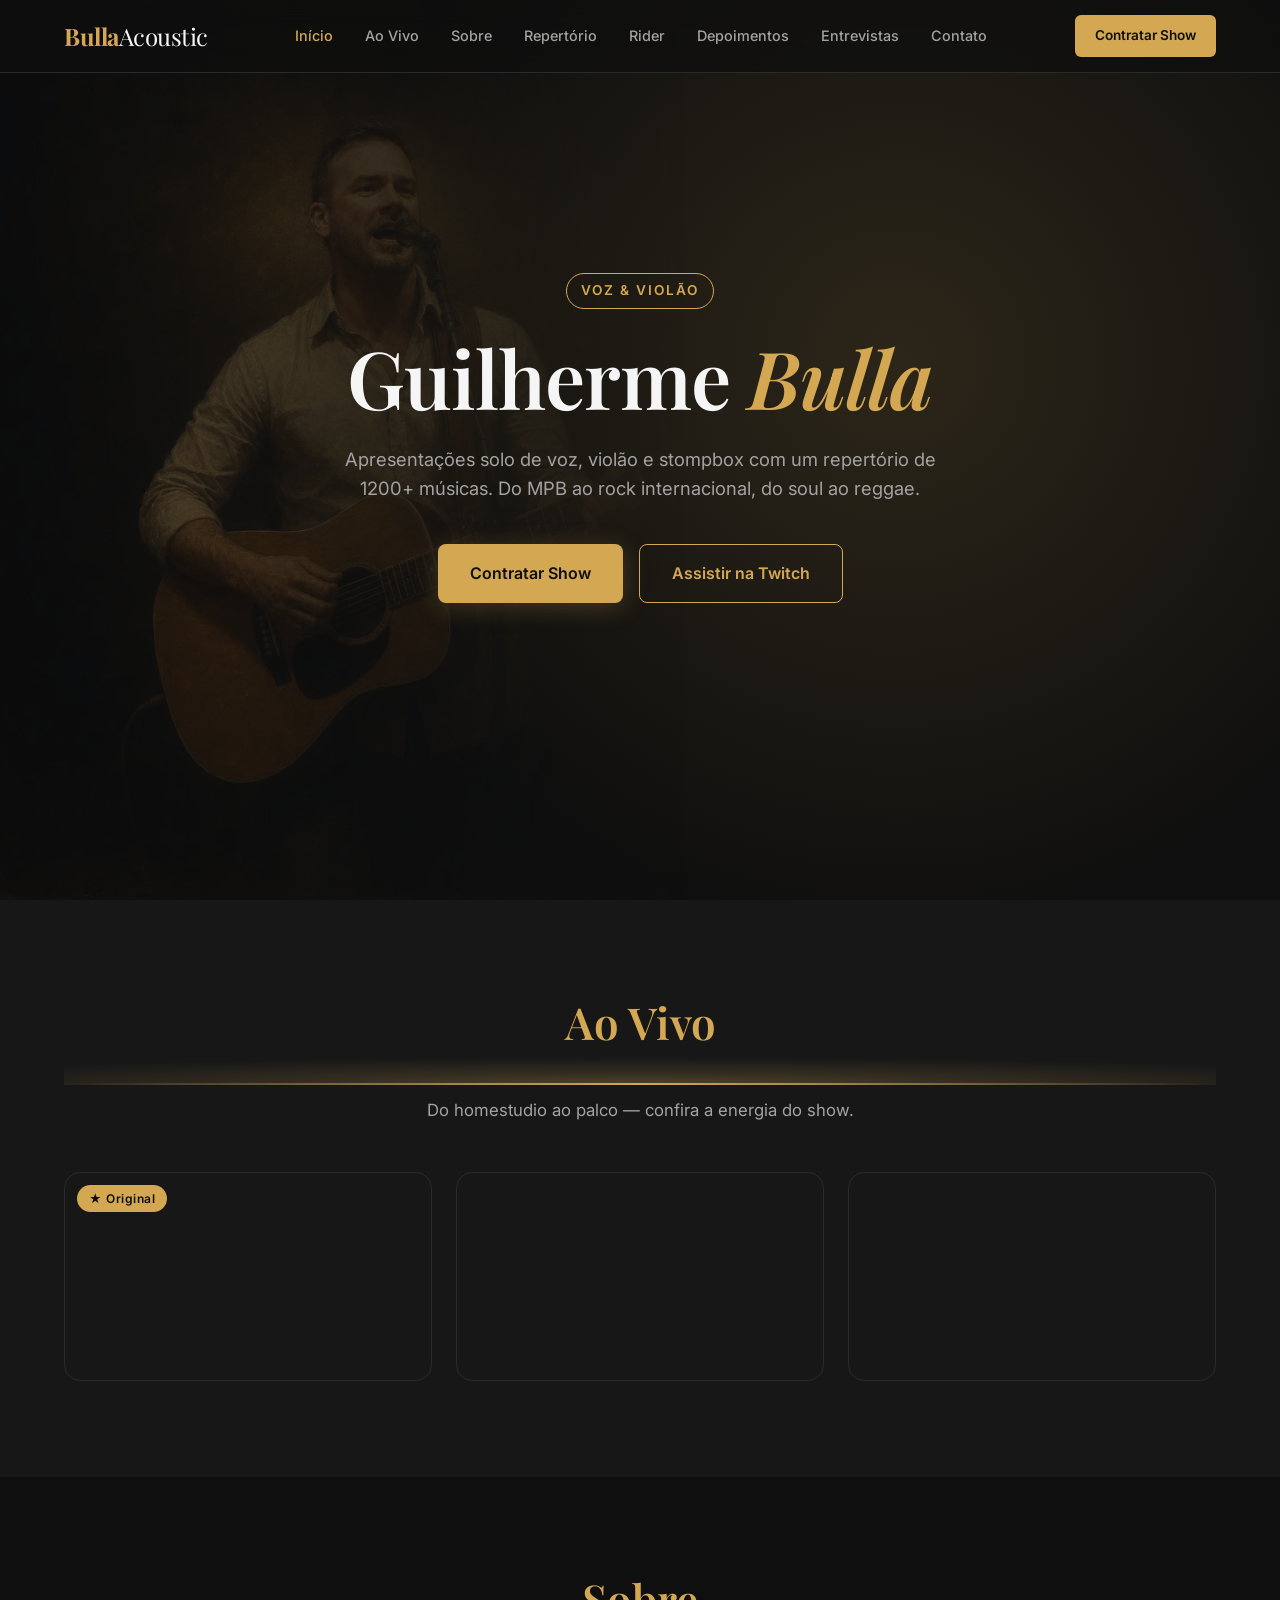
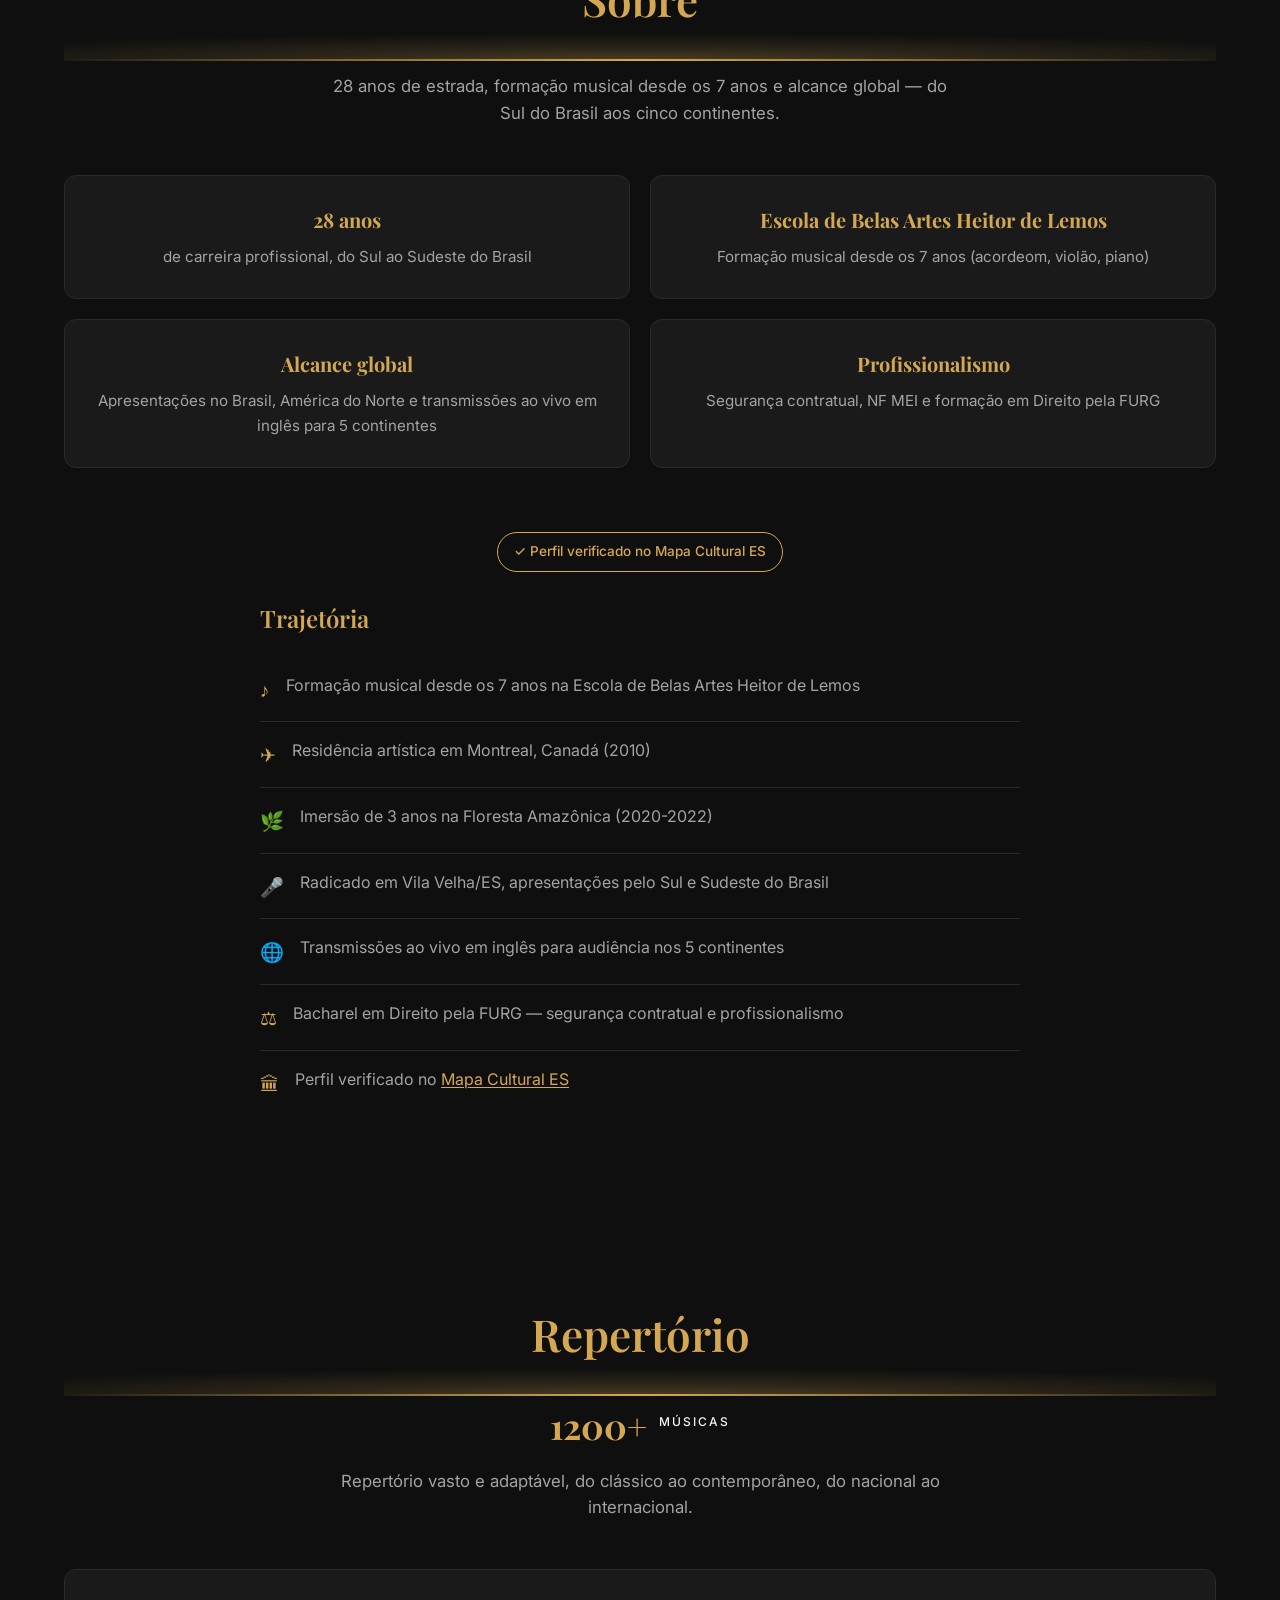
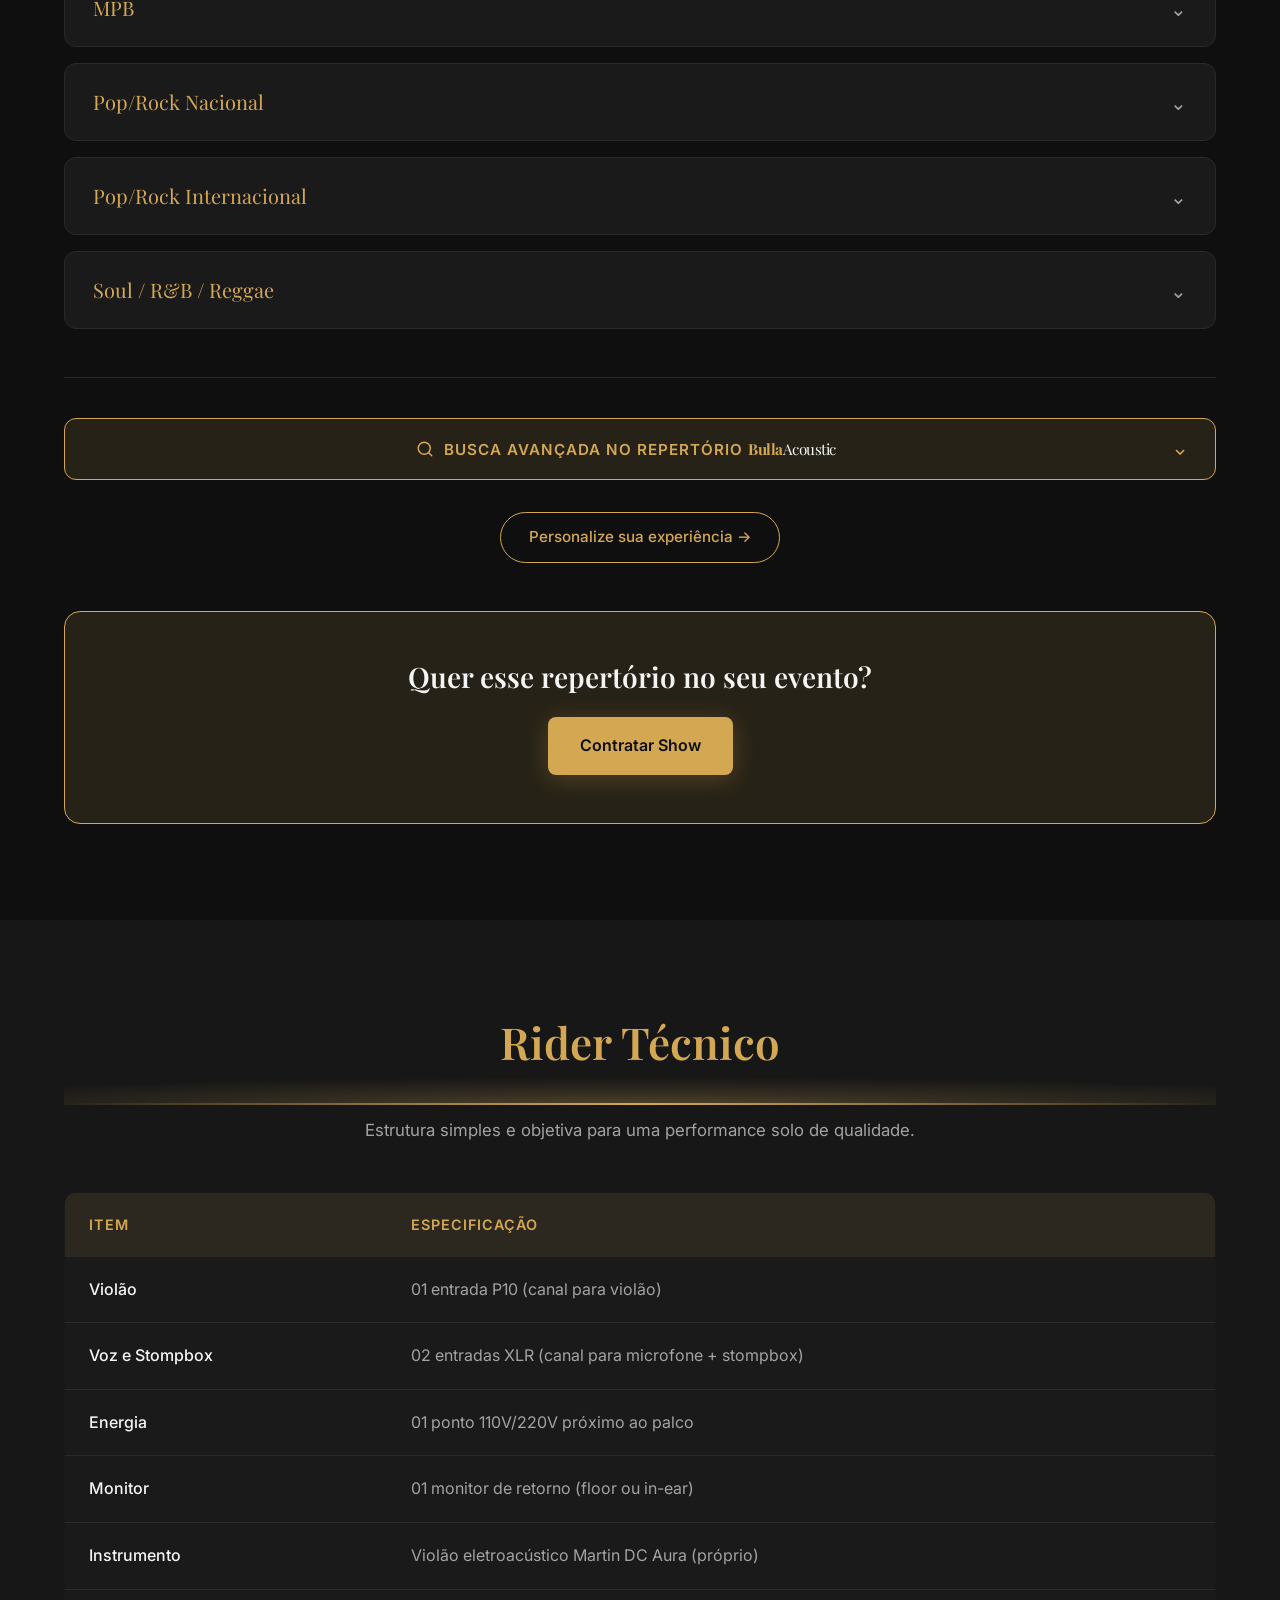
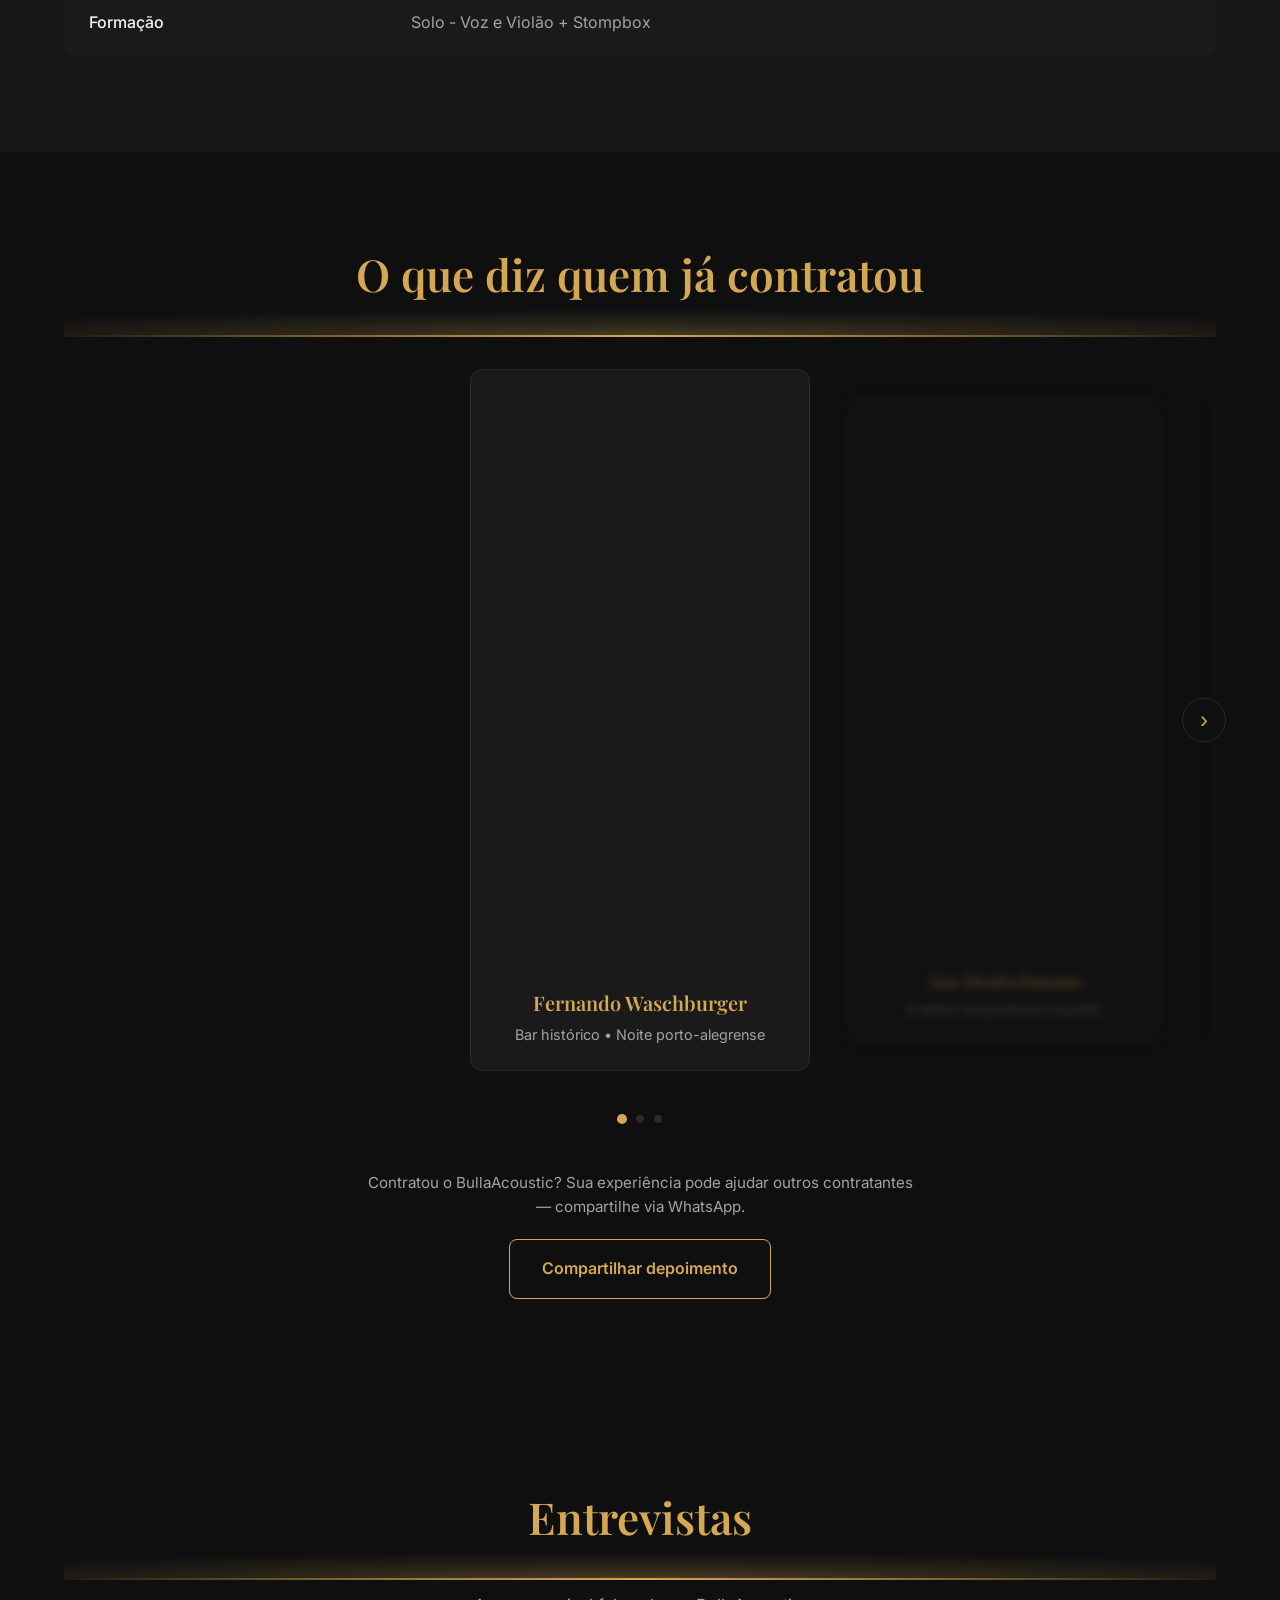
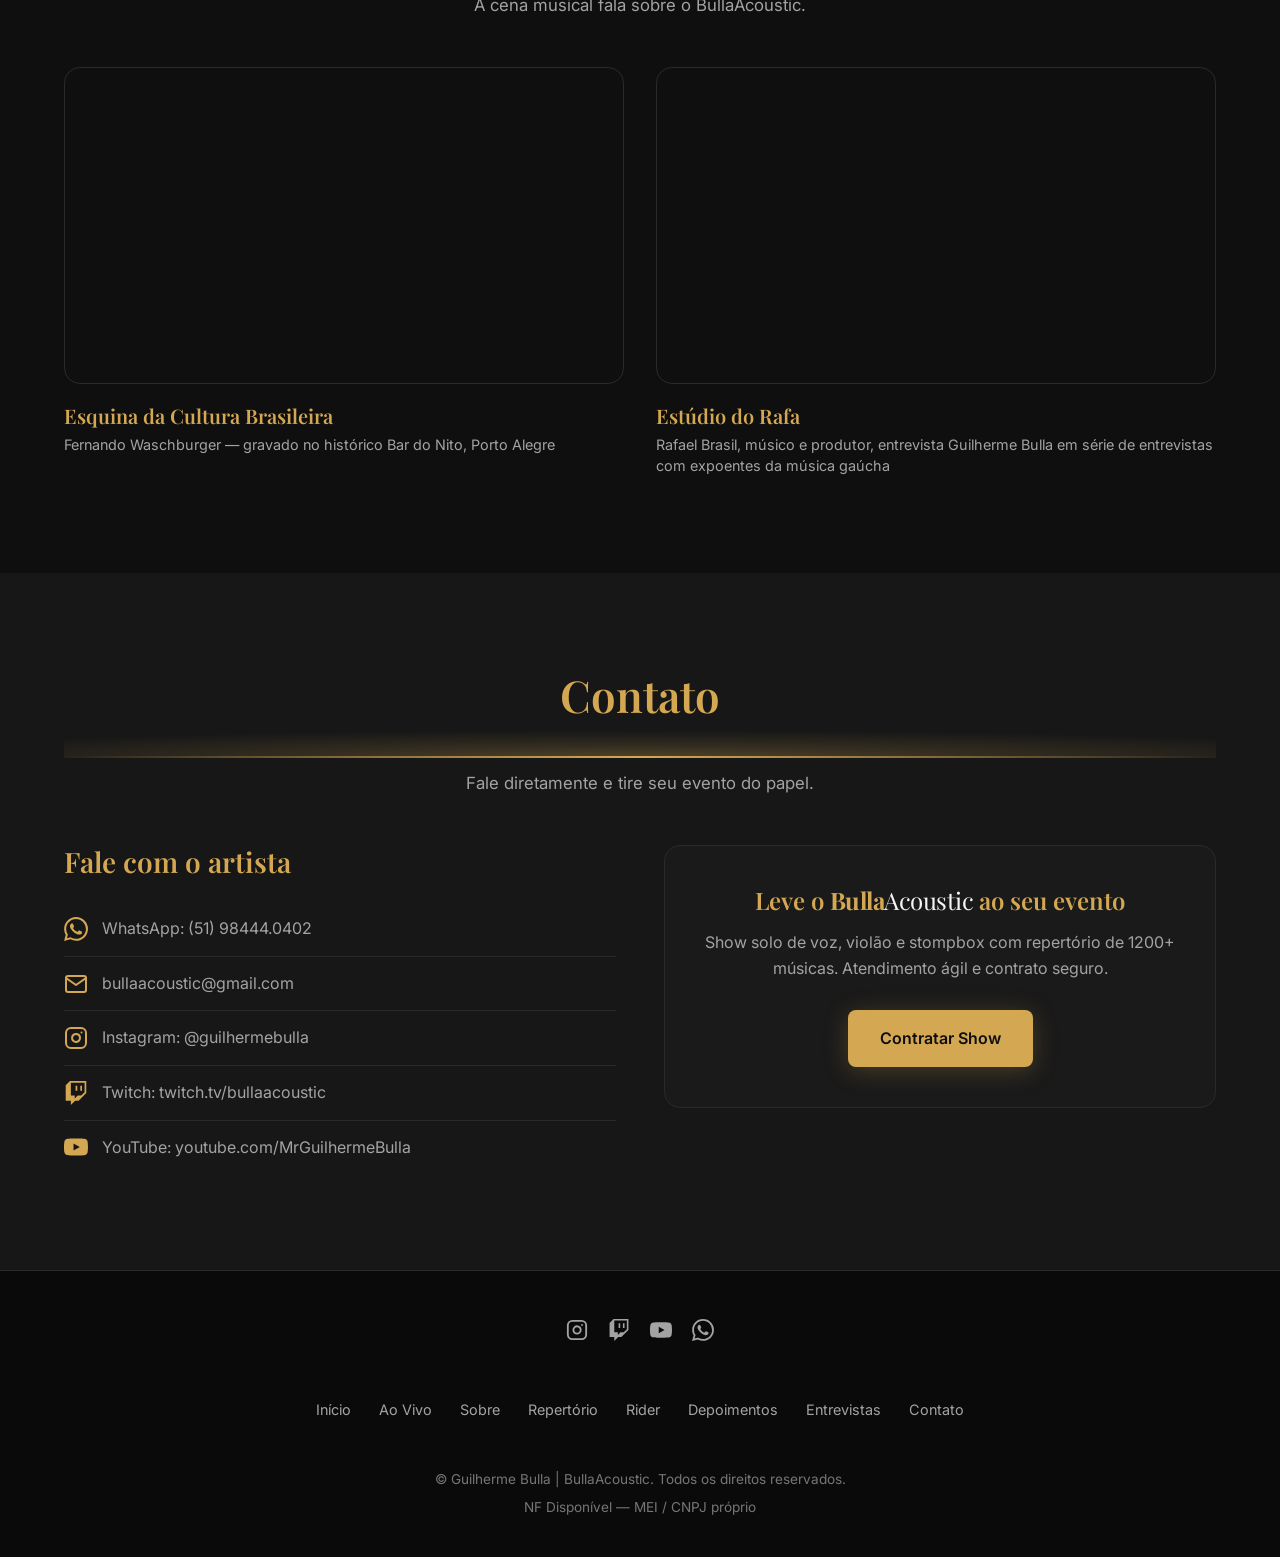
==== commit c2dec46a: "Update Open Graph and Twitter image URLs" ====
--- a/index.html
+++ b/index.html
@@ -14,7 +14,7 @@
     <meta property="og:description" content="Show solo de voz, violão e stompbox. Repertório de 1200+ músicas. 28 anos de carreira. Contrate para eventos.">
     <meta property="og:type" content="website">
     <meta property="og:url" content="https://guilhermebulla.github.io">
-    <meta property="og:image" content="https://guilhermebulla.github.io/og-image.png">
+    <meta property="og:image" content="https://guilhermebulla.github.io/og-image.jpg">
     <meta property="og:image:width" content="1200">
     <meta property="og:image:height" content="630">
     <meta property="og:image:alt" content="BullaAcoustic — Guilherme Bulla, Voz & Violão">
@@ -22,7 +22,12 @@
     <meta name="twitter:card" content="summary_large_image">
     <meta name="twitter:title" content="BullaAcoustic | Guilherme Bulla — Voz & Violão">
     <meta name="twitter:description" content="Show solo de voz, violão e stompbox. Repertório de 1200+ músicas.">
-    <meta name="twitter:image" content="https://guilhermebulla.github.io/og-image.png">
+    <meta name="twitter:image" content="https://guilhermebulla.github.io/og-image.jpg">
+    <link rel="preconnect" href="https://fonts.googleapis.com">
+    <link rel="preconnect" href="https://fonts.gstatic.com" crossorigin>
+    <link href="https://fonts.googleapis.com/css2?family=Inter:wght@400;500;600;700&family=Playfair+Display:ital,wght@0,400;0,600;0,700;1,400;1,600&display=swap" rel="stylesheet">
+    <link rel="stylesheet" href="base.css">
+    <link rel="stylesheet" href="index.css">
     <script type="application/ld+json">
     {
         "@context": "https://schema.org",
@@ -38,1332 +43,6 @@
         ]
     }
     </script>
-    <link rel="preconnect" href="https://fonts.googleapis.com">
-    <link rel="preconnect" href="https://fonts.gstatic.com" crossorigin>
-    <link href="https://fonts.googleapis.com/css2?family=Inter:wght@300;400;500;600&family=Playfair+Display:wght@400;500;600;700&display=swap" rel="stylesheet">
-    <style>
-        :root {
-            --bg: #0f0f0f;
-            --bg-elevated: #171717;
-            --bg-card: #1a1a1a;
-            --border: #2a2a2a;
-            --text: #f5f5f5;
-            --text-muted: #a3a3a3;
-            --gold: #d4a853;
-            --gold-hover: #b88d3e;
-            --gold-soft: rgba(212, 168, 83, 0.12);
-        }
-
-        * {
-            margin: 0;
-            padding: 0;
-            box-sizing: border-box;
-        }
-
-        .skip-link {
-            position: absolute;
-            top: -100px;
-            left: 0;
-            background: var(--gold);
-            color: #0f0f0f;
-            padding: 12px 24px;
-            border-radius: 0 0 8px 0;
-            font-weight: 600;
-            z-index: 1100;
-            transition: top 0.2s ease;
-        }
-        .skip-link:focus {
-            top: 0;
-        }
-
-        html {
-            scroll-behavior: smooth;
-            scroll-padding-top: 80px;
-        }
-
-        body {
-            font-family: 'Inter', sans-serif;
-            background-color: var(--bg);
-            color: var(--text);
-            line-height: 1.6;
-            -webkit-font-smoothing: antialiased;
-        }
-
-        h1, h2, h3, h4 {
-            font-family: 'Playfair Display', serif;
-            font-weight: 600;
-            line-height: 1.2;
-        }
-
-        a {
-            color: inherit;
-            text-decoration: none;
-        }
-
-        a:focus-visible, button:focus-visible, input:focus-visible,
-        summary:focus-visible, .rep-chip:focus-visible, .rep-lang-chip:focus-visible,
-        .carousel-dot:focus-visible {
-            outline: 2px solid var(--gold);
-            outline-offset: 2px;
-            border-radius: 4px;
-        }
-
-        .container {
-            width: 100%;
-            max-width: 1200px;
-            margin: 0 auto;
-            padding: 0 24px;
-        }
-
-        section {
-            padding: 96px 0;
-        }
-
-        .section-title {
-            font-size: clamp(2rem, 5vw, 2.75rem);
-            color: var(--gold);
-            margin-bottom: 16px;
-            text-align: center;
-        }
-
-        .section-subtitle {
-            color: var(--text-muted);
-            text-align: center;
-            max-width: 640px;
-            margin: 0 auto 48px;
-            font-size: 1.05rem;
-        }
-
-        /* Header */
-        header {
-            position: fixed;
-            top: 0;
-            left: 0;
-            width: 100%;
-            z-index: 1000;
-            background: rgba(15, 15, 15, 0.72);
-            backdrop-filter: blur(14px);
-            -webkit-backdrop-filter: blur(14px);
-            border-bottom: 1px solid var(--border);
-        }
-
-        nav {
-            display: flex;
-            align-items: center;
-            justify-content: space-between;
-            height: 72px;
-        }
-
-        .logo {
-            font-family: 'Playfair Display', serif;
-            font-size: 1.5rem;
-            font-weight: 700;
-            color: var(--gold);
-            letter-spacing: -0.5px;
-        }
-
-        .logo span {
-            color: var(--text);
-            font-weight: 400;
-        }
-
-        .nav-links {
-            display: flex;
-            gap: 32px;
-            list-style: none;
-        }
-
-        .nav-links a {
-            font-size: 0.9rem;
-            font-weight: 500;
-            color: var(--text-muted);
-            transition: color 0.2s ease;
-        }
-
-        .nav-links a:hover {
-            color: var(--gold);
-        }
-
-        .nav-links a.active {
-            color: var(--gold);
-        }
-
-        .nav-cta {
-            display: inline-flex;
-            align-items: center;
-            padding: 10px 20px;
-            background: var(--gold);
-            color: #0f0f0f;
-            border-radius: 6px;
-            font-weight: 600;
-            font-size: 0.85rem;
-            transition: background 0.2s ease;
-        }
-
-        .nav-cta:hover {
-            background: var(--gold-hover);
-        }
-
-        .mobile-menu-btn {
-            display: none;
-            background: none;
-            border: none;
-            color: var(--text);
-            font-size: 1.5rem;
-            cursor: pointer;
-        }
-
-        /* Hero */
-        .hero {
-            min-height: 100vh;
-            display: flex;
-            align-items: center;
-            justify-content: center;
-            text-align: center;
-            padding-top: 72px;
-            position: relative;
-            background: radial-gradient(circle at 70% 40%, rgba(212, 168, 83, 0.15), transparent 55%);
-        }
-        .hero::before {
-            content: '';
-            position: absolute;
-            top: 0;
-            left: 0;
-            width: 60%;
-            height: 100%;
-            background-image: url('hero-bg.png');
-            background-size: cover;
-            background-position: center;
-            opacity: 0.3;
-            -webkit-mask-image: linear-gradient(to right, black 0%, black 20%, transparent 90%);
-            mask-image: linear-gradient(to right, black 0%, black 20%, transparent 90%);
-            pointer-events: none;
-            z-index: 0;
-        }
-        .hero-content {
-            max-width: 1200px;
-            position: relative;
-            z-index: 1;
-        }
-
-        .hero-tag {
-            display: inline-block;
-            color: var(--gold);
-            font-size: 0.85rem;
-            font-weight: 600;
-            letter-spacing: 2px;
-            text-transform: uppercase;
-            margin-bottom: 20px;
-            border: 1px solid var(--gold);
-            padding: 6px 14px;
-            border-radius: 100px;
-        }
-
-        .hero h1 {
-            font-size: clamp(2.5rem, 7vw, 5rem);
-            margin-bottom: 20px;
-            letter-spacing: -1px;
-        }
-
-        .hero h1 em {
-            color: var(--gold);
-            font-style: italic;
-        }
-
-        .hero p {
-            font-size: 1.15rem;
-            color: var(--text-muted);
-            max-width: 600px;
-            margin: 0 auto 40px;
-        }
-
-        .hero-buttons {
-            display: flex;
-            gap: 16px;
-            justify-content: center;
-            flex-wrap: wrap;
-        }
-
-        .btn {
-            display: inline-flex;
-            align-items: center;
-            justify-content: center;
-            gap: 10px;
-            padding: 16px 32px;
-            border-radius: 8px;
-            font-weight: 600;
-            font-size: 1rem;
-            transition: all 0.2s ease;
-            cursor: pointer;
-            border: none;
-        }
-
-        .btn-primary {
-            background: var(--gold);
-            color: #0f0f0f;
-            box-shadow: 0 4px 24px rgba(212, 168, 83, 0.25);
-        }
-
-        .btn-primary:hover {
-            background: var(--gold-hover);
-            transform: translateY(-2px);
-        }
-
-        .btn-outline {
-            background: transparent;
-            color: var(--gold);
-            border: 1.5px solid var(--gold);
-        }
-
-        .btn-outline:hover {
-            background: var(--gold-soft);
-        }
-
-        /* Sobre */
-        .stats-grid {
-            display: grid;
-            grid-template-columns: repeat(2, 1fr);
-            gap: 20px;
-            margin-bottom: 64px;
-        }
-
-        .stat-card {
-            background: var(--bg-card);
-            border: 1px solid var(--border);
-            border-radius: 12px;
-            padding: 28px;
-            text-align: center;
-            transition: transform 0.2s ease, border-color 0.2s ease;
-        }
-
-        .stat-card:hover {
-            transform: translateY(-4px);
-            border-color: var(--gold);
-        }
-
-        .stat-card strong {
-            display: block;
-            font-family: 'Playfair Display', serif;
-            font-size: 1.25rem;
-            color: var(--gold);
-            margin-bottom: 8px;
-        }
-
-        .stat-card span {
-            color: var(--text-muted);
-            font-size: 0.95rem;
-        }
-
-        .highlights {
-            max-width: 760px;
-            margin: 0 auto;
-        }
-
-        .highlights h3 {
-            color: var(--gold);
-            margin-bottom: 24px;
-            font-size: 1.5rem;
-        }
-
-        .highlights ul {
-            list-style: none;
-        }
-
-        .highlights li {
-            display: flex;
-            align-items: flex-start;
-            gap: 16px;
-            padding: 16px 0;
-            border-bottom: 1px solid var(--border);
-            color: var(--text-muted);
-        }
-
-        .highlights li:last-child {
-            border-bottom: none;
-        }
-
-        .highlights .icon {
-            color: var(--gold);
-            font-size: 1.2rem;
-            flex-shrink: 0;
-            margin-top: 2px;
-        }
-        .highlights a {
-            color: var(--gold);
-            text-decoration: underline;
-            text-underline-offset: 2px;
-            transition: color 0.2s ease;
-        }
-        .highlights a:hover {
-            color: var(--gold-hover);
-        }
-        .mapa-badge-wrapper {
-            text-align: center;
-            margin-bottom: 32px;
-        }
-        .mapa-badge {
-            display: inline-flex;
-            align-items: center;
-            gap: 8px;
-            padding: 8px 16px;
-            border: 1px solid var(--gold);
-            border-radius: 100px;
-            color: var(--gold);
-            font-size: 0.85rem;
-            font-weight: 500;
-            transition: background 0.2s ease;
-        }
-        .mapa-badge:hover {
-            background: var(--gold-soft);
-        }
-        .section-divider-top {
-            border: none;
-            height: 40px;
-            background: radial-gradient(ellipse 100% 100% at 50% 100%, rgba(212, 168, 83, 0.3) 0%, rgba(212, 168, 83, 0.15) 30%, transparent 70%);
-            margin-top: -20px;
-            margin-bottom: 12px;
-            position: relative;
-        }
-        .section-divider-top::after {
-            content: '';
-            position: absolute;
-            bottom: 0;
-            left: 0;
-            right: 0;
-            height: 2px;
-            background: linear-gradient(to right, transparent 0%, var(--gold) 50%, transparent 100%);
-        }
-
-        /* Performance */
-        .performance {
-            background: var(--bg-elevated);
-        }
-
-        .video-wrapper {
-            position: relative;
-            padding-bottom: 56.25%;
-            height: 0;
-            overflow: hidden;
-            border-radius: 16px;
-            border: 1px solid var(--border);
-        }
-
-        .video-wrapper iframe {
-            position: absolute;
-            top: 0;
-            left: 0;
-            width: 100%;
-            height: 100%;
-            border: 0;
-        }
-
-        .badge-original {
-            position: absolute;
-            top: 12px;
-            left: 12px;
-            background: var(--gold);
-            color: #0f0f0f;
-            padding: 4px 12px;
-            border-radius: 100px;
-            font-size: 0.75rem;
-            font-weight: 600;
-            z-index: 5;
-            letter-spacing: 0.5px;
-        }
-
-        /* Repertório */
-        .rep-intro {
-            text-align: center;
-            margin-bottom: 40px;
-        }
-        .rep-count {
-            display: flex;
-            flex-direction: row;
-            align-items: baseline;
-            justify-content: center;
-            gap: 8px;
-            width: auto;
-            height: auto;
-            border-radius: 0;
-            background: transparent;
-            border: none;
-            padding: 0;
-            margin-bottom: 24px;
-            font-family: 'Playfair Display', serif;
-            font-size: 2.2rem;
-            font-weight: 700;
-            color: var(--gold);
-            line-height: 1;
-        }
-        .rep-count span {
-            display: inline;
-            font-size: 0.75rem;
-            font-family: 'Inter', sans-serif;
-            text-transform: uppercase;
-            letter-spacing: 2px;
-            margin-left: 4px;
-            color: var(--text);
-            font-weight: 500;
-            vertical-align: super;
-            position: relative;
-            top: -14px;
-        }
-
-        details {
-            background: var(--bg-card);
-            border: 1px solid var(--border);
-            border-radius: 12px;
-            margin-bottom: 16px;
-            overflow: hidden;
-        }
-
-        summary {
-            display: flex;
-            align-items: center;
-            justify-content: space-between;
-            padding: 22px 28px;
-            cursor: pointer;
-            font-family: 'Playfair Display', serif;
-            font-size: 1.25rem;
-            color: var(--gold);
-            list-style: none;
-            transition: background 0.2s ease;
-        }
-
-        summary::-webkit-details-marker {
-            display: none;
-        }
-
-        summary:hover {
-            background: rgba(255, 255, 255, 0.03);
-        }
-
-        summary .chevron {
-            transition: transform 0.2s ease;
-            color: var(--text-muted);
-        }
-
-        details[open] summary .chevron {
-            transform: rotate(180deg);
-        }
-
-        .rep-content {
-            padding: 0 28px 28px;
-            color: var(--text-muted);
-        }
-
-        .rep-content p {
-            line-height: 1.8;
-        }
-
-        .cta-box {
-            background: var(--gold-soft);
-            border: 1px solid var(--gold);
-            border-radius: 16px;
-            padding: 48px;
-            text-align: center;
-            margin-top: 48px;
-        }
-
-        .cta-box h3 {
-            font-size: 1.75rem;
-            margin-bottom: 24px;
-        }
-
-        /* Rider */
-        .rider {
-            background: var(--bg-elevated);
-        }
-
-        .rider-table {
-            width: 100%;
-            border-collapse: collapse;
-            background: var(--bg-card);
-            border: 1px solid var(--border);
-            border-radius: 12px;
-            overflow: hidden;
-        }
-
-        .rider-table th,
-        .rider-table td {
-            padding: 20px 24px;
-            text-align: left;
-            border-bottom: 1px solid var(--border);
-        }
-
-        .rider-table th {
-            background: rgba(212, 168, 83, 0.1);
-            color: var(--gold);
-            font-weight: 600;
-            font-size: 0.9rem;
-            text-transform: uppercase;
-            letter-spacing: 1px;
-        }
-
-        .rider-table tr:last-child td {
-            border-bottom: none;
-        }
-
-        .rider-table td {
-            color: var(--text-muted);
-        }
-
-        .rider-table td:first-child {
-            color: var(--text);
-            font-weight: 500;
-            width: 28%;
-        }
-
-        /* === Depoimentos (Carrossel) === */
-        .carousel-wrapper {
-            position: relative;
-            margin-bottom: 24px;
-        }
-        .carousel-viewport {
-            overflow: hidden;
-            padding: 20px 0;
-        }
-        .carousel-track {
-            display: flex;
-            gap: 24px;
-            transition: transform 0.5s cubic-bezier(0.25, 0.46, 0.45, 0.94);
-            will-change: transform;
-        }
-        .depoimento-card {
-            flex: 0 0 340px;
-            background: var(--bg-card);
-            border: 1px solid var(--border);
-            border-radius: 12px;
-            overflow: hidden;
-            text-align: center;
-            transition: opacity 0.4s ease, filter 0.4s ease, transform 0.4s ease, border-color 0.2s ease;
-            opacity: 0.3;
-            filter: blur(4px);
-            transform: scale(0.92);
-            pointer-events: none;
-        }
-        .depoimento-card.active {
-            opacity: 1;
-            filter: blur(0);
-            transform: scale(1);
-            pointer-events: auto;
-        }
-        .depoimento-card.active:hover {
-            border-color: var(--gold);
-        }
-        .depoimento-video {
-            position: relative;
-            padding-bottom: 177.78%;
-            height: 0;
-            overflow: hidden;
-        }
-        .depoimento-video iframe {
-            position: absolute;
-            top: 0;
-            left: 0;
-            width: 100%;
-            height: 100%;
-            border: 0;
-        }
-        .depoimento-name {
-            font-family: 'Playfair Display', serif;
-            font-size: 1.25rem;
-            color: var(--gold);
-            margin: 20px 0 8px;
-            padding: 0 20px;
-        }
-        .depoimento-role {
-            color: var(--text-muted);
-            font-size: 0.9rem;
-            padding: 0 20px 24px;
-        }
-        .carousel-arrow {
-            position: absolute;
-            top: 50%;
-            transform: translateY(-50%);
-            z-index: 10;
-            background: rgba(15, 15, 15, 0.8);
-            backdrop-filter: blur(8px);
-            -webkit-backdrop-filter: blur(8px);
-            border: 1px solid var(--border);
-            color: var(--gold);
-            width: 44px;
-            height: 44px;
-            border-radius: 50%;
-            display: flex;
-            align-items: center;
-            justify-content: center;
-            cursor: pointer;
-            font-size: 1.5rem;
-            transition: opacity 0.3s ease, background 0.2s ease, border-color 0.2s ease;
-            opacity: 0;
-            pointer-events: none;
-        }
-        .carousel-arrow.visible {
-            opacity: 1;
-            pointer-events: auto;
-        }
-        .carousel-arrow:hover {
-            background: rgba(212, 168, 83, 0.15);
-            border-color: var(--gold);
-        }
-        .carousel-arrow-prev { left: -10px; }
-        .carousel-arrow-next { right: -10px; }
-        .carousel-dots {
-            display: flex;
-            justify-content: center;
-            gap: 10px;
-            margin-bottom: 48px;
-        }
-        .carousel-dot {
-            width: 8px;
-            height: 8px;
-            border-radius: 50%;
-            background: var(--border);
-            border: none;
-            cursor: pointer;
-            padding: 0;
-            transition: background 0.2s ease, transform 0.2s ease;
-        }
-        .carousel-dot:hover {
-            background: var(--text-muted);
-        }
-        .carousel-dot.active {
-            background: var(--gold);
-            transform: scale(1.25);
-        }
-        .depoimento-cta {
-            text-align: center;
-            max-width: 560px;
-            margin: 0 auto;
-        }
-        .depoimento-cta p {
-            color: var(--text-muted);
-            font-size: 0.95rem;
-            margin-bottom: 20px;
-        }
-        @media (max-width: 600px) {
-            .depoimento-card { flex: 0 0 280px; }
-            .carousel-arrow { width: 38px; height: 38px; font-size: 1.3rem; }
-            .carousel-arrow-prev { left: 0; }
-            .carousel-arrow-next { right: 0; }
-        }
-
-        /* Contato */
-        .contato {
-            background: var(--bg-elevated);
-        }
-
-        .contact-grid {
-            display: grid;
-            grid-template-columns: 1fr 1fr;
-            gap: 48px;
-            align-items: start;
-        }
-
-        .contact-info h3 {
-            color: var(--gold);
-            font-size: 1.75rem;
-            margin-bottom: 24px;
-        }
-
-        .contact-list {
-            list-style: none;
-        }
-
-        .contact-list li {
-            display: flex;
-            align-items: center;
-            gap: 14px;
-            padding: 14px 0;
-            border-bottom: 1px solid var(--border);
-        }
-
-        .contact-list li:last-child {
-            border-bottom: none;
-        }
-
-        .contact-list .icon {
-            color: var(--gold);
-            width: 24px;
-            height: 24px;
-            flex-shrink: 0;
-        }
-
-        .contact-list a {
-            color: var(--text-muted);
-            transition: color 0.2s ease;
-        }
-
-        .contact-list a:hover {
-            color: var(--gold);
-        }
-
-        .contact-cta {
-            background: var(--bg-card);
-            border: 1px solid var(--border);
-            border-radius: 16px;
-            padding: 40px;
-            text-align: center;
-        }
-
-        .contact-cta h4 {
-            color: var(--gold);
-            font-size: 1.5rem;
-            margin-bottom: 16px;
-        }
-
-        .contact-cta p {
-            color: var(--text-muted);
-            margin-bottom: 28px;
-        }
-
-        .logo-text {
-            font-family: 'Playfair Display', serif;
-            font-size: 1.5rem;
-            font-weight: 700;
-            color: var(--gold);
-            letter-spacing: -0.5px;
-        }
-
-        .logo-accent {
-            color: var(--text);
-            font-weight: 400;
-        }
-
-        .footer-social {
-            display: flex;
-            gap: 20px;
-            margin-bottom: 8px;
-        }
-        .footer-social a {
-            color: var(--text-muted);
-            transition: color 0.2s ease;
-            display: flex;
-            align-items: center;
-        }
-        .footer-social a:hover {
-            color: var(--gold);
-        }
-        .footer-social svg {
-            width: 22px;
-            height: 22px;
-        }
-
-        /* Footer */
-        footer {
-            background: #0a0a0a;
-            border-top: 1px solid var(--border);
-            padding: 48px 0 32px;
-        }
-
-        .footer-content {
-            display: flex;
-            flex-direction: column;
-            align-items: center;
-            gap: 24px;
-        }
-
-        .footer-nav {
-            display: flex;
-            gap: 28px;
-            flex-wrap: wrap;
-            justify-content: center;
-        }
-
-        .footer-nav a {
-            color: var(--text-muted);
-            font-size: 0.9rem;
-            transition: color 0.2s ease;
-        }
-
-        .footer-nav a:hover {
-            color: var(--gold);
-        }
-
-        .footer-legal {
-            text-align: center;
-            color: var(--text-muted);
-            font-size: 0.85rem;
-            opacity: 0.7;
-        }
-
-        .footer-legal p {
-            margin-bottom: 6px;
-        }
-
-        /* Pulso do CTA do header (desktop) */
-        @keyframes cta-pulse {
-            0%, 100% {
-                box-shadow: 0 4px 24px rgba(212, 168, 83, 0.25), 0 0 0 0 rgba(212, 168, 83, 0.6);
-            }
-            50% {
-                box-shadow: 0 4px 24px rgba(212, 168, 83, 0.25), 0 0 0 12px rgba(212, 168, 83, 0);
-            }
-        }
-        .nav-cta.pulsing {
-            animation: cta-pulse 2s ease-in-out infinite;
-        }
-
-        /* Overlay do menu mobile */
-        .menu-overlay {
-            display: none;
-        }
-
-        /* CTA flutuante (mobile apenas) */
-        .sticky-cta {
-            display: none;
-        }
-
-        /* Botão voltar ao topo */
-        .back-to-top {
-            display: none;
-            position: fixed;
-            bottom: 20px;
-            left: 20px;
-            width: 44px;
-            height: 44px;
-            border-radius: 50%;
-            background: var(--bg-card);
-            border: 1px solid var(--border);
-            color: var(--gold);
-            font-size: 1.3rem;
-            cursor: pointer;
-            z-index: 997;
-            opacity: 0;
-            transition: opacity 0.3s ease, transform 0.3s ease, border-color 0.2s ease;
-            pointer-events: none;
-            align-items: center;
-            justify-content: center;
-        }
-        .back-to-top.visible {
-            opacity: 1;
-            pointer-events: auto;
-        }
-        .back-to-top:hover {
-            border-color: var(--gold);
-            transform: translateY(-2px);
-        }
-
-        /* Responsive */
-        @media (max-width: 900px) {
-            /* 1. Painel deslizante — escondido à direita por padrão. */
-            .nav-links {
-                display: flex;
-                flex-direction: column;
-                position: fixed;
-                top: 0;
-                right: 0;
-                width: 66.67%;
-                height: 100vh;
-                background: rgba(15, 15, 15, 0.98);
-                backdrop-filter: blur(14px);
-                -webkit-backdrop-filter: blur(14px);
-                padding: 80px 24px 24px;
-                gap: 0;
-                border-left: 2px solid var(--gold);
-                z-index: 999;
-                box-shadow: -8px 0 32px rgba(0, 0, 0, 0.5);
-                transform: translateX(100%);
-                transition: transform 0.35s cubic-bezier(0.4, 0, 0.2, 1);
-                overflow-y: auto;
-            }
-
-            /* 2. Desliza o painel da direita para a esquerda. */
-            .nav-links.active {
-                transform: translateX(0);
-            }
-
-            /* 3. Adiciona uma linha divisória sutil entre cada item do menu. */
-            .nav-links.active li {
-                background: linear-gradient(to right, var(--gold) 0%, transparent 100%);
-                background-position: bottom;
-                background-size: 100% 1px;
-                background-repeat: no-repeat;
-                padding-bottom: 1px;
-            }
-
-            .nav-links.active li:last-child {
-                border-bottom: none;
-            }
-
-            /* 4. Aumenta a área de toque dos links dentro do menu mobile. */
-            .nav-links.active a {
-                display: block;
-                padding: 18px 0 18px 20px;
-                font-size: 1.15rem;
-                font-weight: 600;
-                color: var(--text-muted);
-                transition: color 0.2s ease, background 0.2s ease;
-            }
-
-            .nav-links.active a:hover {
-                color: var(--gold);
-                background: linear-gradient(to right, var(--gold-soft) 0%, transparent 100%);
-                border-radius: 24px 0 0 0;
-            }
-
-            /* 5. Destaca o botão hambúrguer quando o menu está aberto. */
-            .mobile-menu-btn {
-                display: block;
-                background: none;
-                border: none;
-                color: var(--text);
-                font-size: 1.8rem;
-                cursor: pointer;
-                transition: all 0.3s ease;
-                position: relative;
-                z-index: 1001;
-            }
-
-            .mobile-menu-btn.open {
-                color: var(--gold);
-                transform: rotate(90deg);
-            }
-            /* Esconde o CTA do header no mobile */
-            .nav-cta {
-                display: none;
-            }
-            /* CTA flutuante — aparece quando o hero sai da viewport */
-            .sticky-cta {
-                display: inline-flex;
-                align-items: center;
-                justify-content: center;
-                gap: 8px;
-                position: fixed;
-                bottom: 20px;
-                right: 20px;
-                transform: translateY(120%);
-                background: var(--gold);
-                color: #0f0f0f;
-                padding: 14px 28px;
-                border-radius: 100px;
-                font-weight: 600;
-                font-size: 0.95rem;
-                font-family: 'Inter', sans-serif;
-                text-decoration: none;
-                box-shadow: 0 4px 24px rgba(212, 168, 83, 0.4);
-                z-index: 997;
-                opacity: 0;
-                transition: transform 0.35s cubic-bezier(0.4, 0, 0.2, 1), opacity 0.3s ease;
-                pointer-events: none;
-                white-space: nowrap;
-            }
-            .sticky-cta.visible {
-                transform: translateY(0);
-                opacity: 1;
-                pointer-events: auto;
-            }
-            .sticky-cta:active {
-                transform: translateY(0) scale(0.96);
-            }
-
-            .stats-grid {
-                grid-template-columns: repeat(2, 1fr);
-            }
-
-            .contact-grid {
-                grid-template-columns: 1fr;
-            }
-
-            .menu-overlay {
-                position: fixed;
-                top: 0;
-                left: 0;
-                width: 100%;
-                height: 100vh;
-                background: rgba(15, 15, 15, 0.3);
-                backdrop-filter: blur(4px);
-                -webkit-backdrop-filter: blur(4px);
-                z-index: 998;
-                cursor: pointer;
-            }
-            .menu-overlay.active {
-                display: block;
-            }
-        }
-
-        @media (max-width: 600px) {
-            section {
-                padding: 72px 0;
-            }
-
-            .stats-grid {
-                grid-template-columns: 1fr;
-            }
-
-            .rider-table th,
-            .rider-table td {
-                padding: 16px;
-                font-size: 0.9rem;
-            }
-
-            .cta-box {
-                padding: 32px 24px;
-            }
-
-            .contact-cta {
-                padding: 28px;
-            }
-        }
-
-        .video-grid {
-            display: grid;
-            grid-template-columns: repeat(3, 1fr);
-            gap: 24px;
-            align-items: start;
-        }
-
-        .video-wrapper-portrait {
-            position: relative;
-            padding-bottom: 177.78%;
-            height: 0;
-            overflow: hidden;
-            border-radius: 16px;
-            border: 1px solid var(--border);
-            max-height: 500px;
-        }
-
-        .video-wrapper-portrait iframe {
-            position: absolute;
-            top: 0;
-            left: 0;
-            width: 100%;
-            height: 100%;
-            border: 0;
-        }
-
-        @media (max-width: 768px) {
-            .video-grid {
-                grid-template-columns: 1fr;
-            }
-            .hero::before {
-                opacity: 0.3;
-                width: 100%;
-                background-position: 82% center;
-                -webkit-mask-image: linear-gradient(to bottom, black 0%, transparent 70%);
-                mask-image: linear-gradient(to bottom, black 0%, transparent 70%);
-            }
-        }
-
-        /* --- Busca no Repertório --- */
-        .rep-divider { border: none; height: 1px; background: var(--border); margin: 48px 0 40px; }
-        .rep-search { margin-bottom: 48px; }
-        .rep-search-title { font-family: 'Playfair Display', serif; font-size: 1.5rem; color: var(--gold); margin-bottom: 24px; text-align: center; }
-        .rep-search-field { display: block; width: 100%; padding: 16px 20px; background: var(--bg-card); border: 1px solid var(--border); border-radius: 10px; color: var(--text); font-size: 1rem; font-family: 'Inter', sans-serif; outline: none; transition: border-color 0.2s ease; margin-bottom: 20px; }
-        .rep-search-field:focus { border-color: var(--gold); }
-        .rep-search-field::placeholder { color: var(--text-muted); opacity: 0.6; }
-        .rep-filters { display: flex; flex-wrap: wrap; gap: 8px; margin-bottom: 16px; }
-        .rep-filters.lang-filters { margin-bottom: 24px; gap: 16px; }
-        .rep-chip { display: inline-flex; align-items: center; padding: 6px 14px; border: 1px solid var(--border); border-radius: 100px; background: transparent; color: var(--text-muted); font-size: 0.85rem; font-family: 'Inter', sans-serif; cursor: pointer; transition: all 0.2s ease; user-select: none; }
-        .rep-chip:hover { border-color: var(--gold); color: var(--text); }
-        .rep-chip.active { background: var(--gold-soft); border-color: var(--gold); color: var(--gold); }
-        .rep-lang-chip { display: inline-flex; align-items: center; gap: 6px; padding: 6px 14px; border: 1px solid var(--border); border-radius: 100px; background: transparent; color: var(--text-muted); font-size: 0.85rem; font-family: 'Inter', sans-serif; cursor: pointer; transition: all 0.2s ease; user-select: none; }
-        .rep-lang-chip input { display: none; }
-        .rep-lang-chip:hover { border-color: var(--gold); color: var(--text); }
-        .rep-lang-chip.active { background: var(--gold-soft); border-color: var(--gold); color: var(--gold); }
-        .rep-counter { color: var(--text-muted); font-size: 0.9rem; margin-bottom: 16px; font-family: 'Inter', sans-serif; }
-        .rep-results { max-height: 500px; overflow-y: auto; border: 1px solid var(--border); border-radius: 12px; background: var(--bg-card); }
-        .rep-results:empty { border: none; background: transparent; }
-        .rep-result-item { display: flex; justify-content: space-between; align-items: center; padding: 14px 20px; border-bottom: 1px solid var(--border); transition: background 0.15s ease; gap: 12px; }
-        .rep-result-item:last-child { border-bottom: none; }
-        .rep-result-item:hover { background: rgba(255,255,255,0.02); }
-        .rep-result-info { display: flex; flex-direction: column; gap: 2px; min-width: 0; }
-        .rep-result-musica { color: var(--text); font-size: 0.95rem; font-weight: 500; white-space: nowrap; overflow: hidden; text-overflow: ellipsis; }
-        .rep-result-artista { color: var(--text-muted); font-size: 0.85rem; }
-        .rep-result-tags { display: flex; gap: 6px; flex-shrink: 0; flex-wrap: wrap; }
-        .rep-result-tag { display: inline-block; padding: 3px 10px; border: 1px solid var(--gold); border-radius: 100px; color: var(--gold); font-size: 0.75rem; background: transparent; white-space: nowrap; }
-        .rep-no-results { color: var(--text-muted); text-align: center; padding: 32px 20px; font-size: 0.95rem; }
-        .rep-results::-webkit-scrollbar { width: 6px; }
-        .rep-results::-webkit-scrollbar-track { background: transparent; }
-        .rep-results::-webkit-scrollbar-thumb { background: var(--border); border-radius: 3px; }
-        @media (max-width: 600px) { .rep-result-item { flex-direction: column; align-items: flex-start; } .rep-result-tags { margin-top: 4px; } }
-
-        /* === Entrevistas === */
-        .entrevistas-grid {
-            display: grid;
-            grid-template-columns: repeat(2, 1fr);
-            gap: 32px;
-        }
-        .entrevista-card {
-            display: flex;
-            flex-direction: column;
-        }
-        .entrevista-info {
-            padding: 20px 0 0;
-        }
-        .entrevista-title {
-            font-family: 'Playfair Display', serif;
-            font-size: 1.25rem;
-            color: var(--gold);
-            margin-bottom: 6px;
-        }
-        .entrevista-desc {
-            color: var(--text-muted);
-            font-size: 0.9rem;
-            line-height: 1.5;
-        }
-        @media (max-width: 768px) {
-            .entrevistas-grid {
-                grid-template-columns: 1fr;
-            }
-        }
-
-        /* === Toggle Busca Avançada === */
-        .rep-search-toggle {
-            display: flex;
-            align-items: center;
-            justify-content: center;
-            position: relative;
-            width: 100%;
-            padding: 20px 56px 20px 28px;
-            background: var(--gold-soft);
-            border: 1.5px solid var(--gold);
-            border-radius: 12px;
-            color: var(--gold);
-            font-family: 'Inter', sans-serif;
-            font-size: 0.95rem;
-            font-weight: 600;
-            letter-spacing: 1px;
-            text-transform: uppercase;
-            cursor: pointer;
-            transition: background 0.2s ease, border-color 0.2s ease, transform 0.2s ease;
-            margin-bottom: 0;
-        }
-        .rep-search-toggle:hover {
-            background: rgba(212, 168, 83, 0.18);
-            transform: translateY(-2px);
-        }
-        .rep-search-toggle .chevron {
-            position: absolute;
-            right: 28px;
-            top: 50%;
-            transform: translateY(-50%);
-            transition: transform 0.2s ease;
-            color: var(--gold);
-        }
-        .rep-search-toggle.open .chevron {
-            transform: translateY(-50%) rotate(180deg);
-        }
-        .rep-toggle-label {
-            display: inline-flex;
-            align-items: center;
-            gap: 10px;
-        }
-        .rep-search-toggle svg {
-            width: 18px;
-            height: 18px;
-            flex-shrink: 0;
-        }
-        .rep-brand {
-            font-family: 'Playfair Display', serif;
-            text-transform: none;
-            letter-spacing: -0.5px;
-            font-weight: 700;
-        }
-        .rep-brand-accent {
-            color: var(--text);
-            font-weight: 400;
-        }
-        .rep-search-collapsible {
-            display: none;
-        }
-        .rep-search-collapsible.open {
-            display: block;
-            margin-top: 16px;
-        }
-
-        /* Estilos de impressão */
-        @media print {
-            header, footer, .mobile-menu-btn, .nav-cta, .sticky-cta, .back-to-top,
-            .hero-buttons, .carousel-arrow, .carousel-dots, .depoimento-cta,
-             .menu-overlay, .rep-search, .rep-search-toggle, .rep-search-collapsible, .video-grid, .entrevistas-grid, .cta-box, .badge-original,
-            .depoimento-video, .footer-social, .rep-divider {
-                display: none !important;
-            }
-            body {
-                background: white !important;
-                color: black !important;
-                font-size: 12pt;
-                line-height: 1.5;
-            }
-            section {
-                padding: 16px 0;
-                page-break-inside: avoid;
-            }
-            .hero {
-                min-height: auto;
-                background: none;
-                padding-top: 0;
-            }
-            .hero h1 em, .section-title, .stat-card strong, .highlights h3,
-            .rider-table th, .contact-info h3, .mapa-badge {
-                color: #8a6d2a !important;
-                -webkit-print-color-adjust: exact;
-                print-color-adjust: exact;
-            }
-            .stat-card, .rider-table, details {
-                border: 1px solid #ccc !important;
-                background: white !important;
-                box-shadow: none !important;
-            }
-            .stat-card span, .highlights li, .rider-table td,
-            .contact-list a, .section-subtitle, .rep-content p,
-            .depoimento-name, .depoimento-role {
-                color: #444 !important;
-            }
-            .mapa-badge {
-                border-color: #8a6d2a !important;
-                -webkit-print-color-adjust: exact;
-                print-color-adjust: exact;
-            }
-            a {
-                text-decoration: underline;
-            }
-            a[href^="#"]:after {
-                content: "";
-            }
-            .rider-table {
-                page-break-inside: avoid;
-            }
-        }
-        @media (prefers-reduced-motion: reduce) {
-            *, *::before, *::after {
-                animation-duration: 0.01ms !important;
-                animation-iteration-count: 1 !important;
-                transition-duration: 0.01ms !important;
-                scroll-behavior: auto !important;
-            }
-        }
-
-        /* === Botão para página de repertório interativo === */
-        .repertoire-link {
-            display: flex;
-            justify-content: center;
-            margin: 2rem 0;
-        }
-
-        .repertoire-link a {
-            display: inline-flex;
-            align-items: center;
-            gap: 8px;
-            padding: 12px 28px;
-            border: 1.5px solid #d4a853;
-            border-radius: 50px;
-            color: #d4a853;
-            text-decoration: none;
-            font-family: 'Inter', sans-serif;
-            font-size: 0.95rem;
-            font-weight: 500;
-            transition: background 0.3s ease, color 0.3s ease;
-        }
-
-        .repertoire-link a:hover {
-            background: #d4a853;
-            color: #0f0f0f;
-        }
-
-    </style>
 </head>
 <body>
     <a href="#inicio" class="skip-link">Pular para o conteúdo</a>
@@ -1389,7 +68,6 @@
             </nav>
         </div>
     </header>
-
     <main>
         <section id="inicio" class="hero">
             <div class="container">
@@ -1404,7 +82,6 @@
                 </div>
             </div>
         </section>
-
         <section id="performance" class="performance">
             <div class="container">
                 <h2 class="section-title">Ao Vivo</h2>
@@ -1424,13 +101,11 @@
                 </div>
             </div>
         </section>
-
         <section id="sobre" class="sobre">
             <div class="container">
                 <h2 class="section-title">Sobre</h2>
                 <div class="section-divider-top"></div>
                 <p class="section-subtitle">28 anos de estrada, formação musical desde os 7 anos e alcance global — do Sul do Brasil aos cinco continentes.</p>
-
                 <div class="stats-grid">
                     <div class="stat-card">
                         <strong>28 anos</strong>
@@ -1487,7 +162,6 @@
                 </div>
             </div>
         </section>
-
         <section id="repertorio" class="repertorio">
             <div class="container">
                 <h2 class="section-title">Repertório</h2>
@@ -1496,35 +170,30 @@
                     <div class="rep-count">1200+<span>músicas</span></div>
                     <p class="section-subtitle">Repertório vasto e adaptável, do clássico ao contemporâneo, do nacional ao internacional.</p>
                 </div>
-
                 <details>
                     <summary>MPB <span class="chevron">⌄</span></summary>
                     <div class="rep-content">
                         <p>Caetano Veloso, Djavan, Gilberto Gil, Tom Jobim, Chico Buarque, Elis Regina, Milton Nascimento, Tim Maia, Maria Gadú, Marisa Monte, Anavitória, Tiago Iorc, Cazuza, Melim</p>
                     </div>
                 </details>
-
                 <details>
                     <summary>Pop/Rock Nacional <span class="chevron">⌄</span></summary>
                     <div class="rep-content">
                         <p>Legião Urbana, Titãs, Lulu Santos, Paralamas, Skank, Nando Reis, Cazuza, Engenheiros, Capital Inicial, Biquini Cavadão, CPM22, Raimundos, O Rappa</p>
                     </div>
                 </details>
-
                 <details>
                     <summary>Pop/Rock Internacional <span class="chevron">⌄</span></summary>
                     <div class="rep-content">
                         <p>Coldplay, U2, Ed Sheeran, John Mayer, Queen, Pink Floyd, Counting Crows, Nirvana, Red Hot Chili Peppers, Pearl Jam, The Beatles, Radiohead, Foo Fighters, Jack Johnson, Bruno Mars, Adele, Amy Winehouse, Norah Jones, Jason Mraz</p>
                     </div>
                 </details>
-
                 <details>
                     <summary>Soul / R&B / Reggae <span class="chevron">⌄</span></summary>
                     <div class="rep-content">
                         <p>Bob Marley, Amy Winehouse, Lauryn Hill, Stevie Wonder, Aretha Franklin, Al Green, Sublime</p>
                     </div>
                 </details>
-
                 <hr class="rep-divider">
                 <button class="rep-search-toggle" id="repSearchToggle" aria-expanded="false" aria-controls="repSearchCollapsible">
                     <span class="rep-toggle-label">
@@ -1547,16 +216,15 @@
                     <div id="repResults" class="rep-results"></div>
                 </div>
                 </div>
-    		<div class="repertoire-link">
-   		     <a href="repertorio.html">Personalize sua experiência →</a>
-  	        </div>
+                <div class="repertoire-link">
+                    <a href="repertorio.html">Personalize sua experiência →</a>
+                </div>
                 <div class="cta-box">
                     <h3>Quer esse repertório no seu evento?</h3>
                     <a href="#contato" class="btn btn-primary">Contratar Show</a>
                 </div>
             </div>
         </section>
-
         <section id="rider" class="rider">
             <div class="container">
                 <h2 class="section-title">Rider Técnico</h2>
@@ -1598,7 +266,6 @@
                 </table>
             </div>
         </section>
-
         <section id="depoimentos" class="depoimentos">
             <div class="container">
                 <h2 class="section-title">O que diz quem já contratou</h2>
@@ -1706,10 +373,8 @@
             </div>
         </section>
     </main>
-
     <footer>
         <div class="container">
-    
             <div class="footer-content">
                 <div class="footer-social">
                     <a href="https://instagram.com/guilhermebulla" target="_blank" rel="noopener noreferrer" aria-label="Instagram">
@@ -1742,342 +407,6 @@
             </div>
         </div>
     </footer>
-    <script>
-
-        // === MENU MOBILE ===
-        // Configura o menu mobile: toggle, ícone e fechamento ao clicar em links
-        function initMobileMenu() {
-            const mobileMenuBtn = document.querySelector('.mobile-menu-btn');
-            const navLinks = document.querySelector('.nav-links');
-            const overlay = document.querySelector('.menu-overlay');
-
-            function closeMenu() {
-                navLinks.classList.remove('active');
-                mobileMenuBtn.classList.remove('open');
-                mobileMenuBtn.textContent = '☰';
-                mobileMenuBtn.setAttribute('aria-expanded', 'false');
-                if (overlay) overlay.classList.remove('active');
-            }
-
-            function toggleMenu() {
-                navLinks.classList.toggle('active');
-                const isOpen = navLinks.classList.contains('active');
-                mobileMenuBtn.classList.toggle('open', isOpen);
-                mobileMenuBtn.textContent = isOpen ? '✕' : '☰';
-                mobileMenuBtn.setAttribute('aria-expanded', isOpen);
-                if (overlay) overlay.classList.toggle('active', isOpen);
-            }
-
-            mobileMenuBtn.addEventListener('click', toggleMenu);
-
-            navLinks.querySelectorAll('a').forEach(function(link) {
-                link.addEventListener('click', closeMenu);
-            });
-
-            if (overlay) {
-                overlay.addEventListener('click', closeMenu);
-            }
-        }
-
-        // === CARROSSEL DE DEPOIMENTOS ===
-        function initDepoimentosCarousel() {
-            const track = document.querySelector('.carousel-track');
-            if (!track) return;
-            const viewport = track.parentElement;
-            const cards = track.querySelectorAll('.depoimento-card');
-            const prevBtn = document.querySelector('.carousel-arrow-prev');
-            const nextBtn = document.querySelector('.carousel-arrow-next');
-            const dotsContainer = document.querySelector('.carousel-dots');
-            if (!cards.length) return;
-            let current = 0;
-
-            // Cria os dots (um por card)
-            dotsContainer.innerHTML = '';
-            cards.forEach((_, i) => {
-                const dot = document.createElement('button');
-                dot.className = 'carousel-dot';
-                dot.setAttribute('aria-label', 'Ir para o depoimento ' + (i + 1));
-                dot.addEventListener('click', function() { goTo(i); });
-                dotsContainer.appendChild(dot);
-            });
-
-            viewport.setAttribute('tabindex', '0');
-            viewport.setAttribute('role', 'region');
-            viewport.setAttribute('aria-label', 'Carrossel de depoimentos');
-
-            function update() {
-                var cardWidth = cards[0].offsetWidth;
-                var gap = 24;
-                var viewportWidth = viewport.offsetWidth;
-                var offset = -(current * (cardWidth + gap)) + (viewportWidth - cardWidth) / 2;
-                track.style.transform = 'translateX(' + offset + 'px)';
-
-                cards.forEach(function(card, i) {
-                    card.classList.toggle('active', i === current);
-                });
-                document.querySelectorAll('.carousel-dot').forEach(function(dot, i) {
-                    dot.classList.toggle('active', i === current);
-                });
-                prevBtn.classList.toggle('visible', current > 0);
-                nextBtn.classList.toggle('visible', current < cards.length - 1);
-            }
-
-            function goTo(i) {
-                current = Math.max(0, Math.min(i, cards.length - 1));
-                update();
-            }
-
-            prevBtn.addEventListener('click', function() { goTo(current - 1); });
-            nextBtn.addEventListener('click', function() { goTo(current + 1); });
-            viewport.addEventListener('keydown', function(e) {
-                if (e.key === 'ArrowLeft') { goTo(current - 1); }
-                else if (e.key === 'ArrowRight') { goTo(current + 1); }
-            });
-            window.addEventListener('resize', update);
-            let touchStartX = 0;
-            let touchEndX = 0;
-            viewport.addEventListener('touchstart', function(e) {
-                touchStartX = e.changedTouches[0].screenX;
-            }, { passive: true });
-            viewport.addEventListener('touchend', function(e) {
-                touchEndX = e.changedTouches[0].screenX;
-                const delta = touchEndX - touchStartX;
-                if (Math.abs(delta) > 50) {
-                    if (delta > 0) { goTo(current - 1); }
-                    else { goTo(current + 1); }
-                }
-            }, { passive: true });
-            update();
-        }
-
-        // === CTA FLUTUANTE (MOBILE) + PULSO DO HEADER (DESKTOP) ===
-        function initStickyCTA() {
-            const heroCTA = document.querySelector('.hero-buttons .btn-primary');
-            const stickyCTA = document.querySelector('.sticky-cta');
-            const navCTA = document.querySelector('.nav-cta');
-            const contatoSection = document.querySelector('#contato');
-            if (!heroCTA) return;
-
-            // Observer do hero: mostra/esconde sticky + pulso do header
-            const heroObserver = new IntersectionObserver(function(entries) {
-                entries.forEach(function(entry) {
-                    if (entry.isIntersecting) {
-                        if (stickyCTA) stickyCTA.classList.remove('visible');
-                        if (navCTA) navCTA.classList.remove('pulsing');
-                    } else {
-                        if (stickyCTA) stickyCTA.classList.add('visible');
-                        if (navCTA) navCTA.classList.add('pulsing');
-                    }
-                });
-            }, { threshold: 0 });
-            heroObserver.observe(heroCTA);
-
-            // Observer do contato: esconde o sticky CTA quando o usuário chega na seção de contato
-            if (contatoSection) {
-                const contatoObserver = new IntersectionObserver(function(entries) {
-                    entries.forEach(function(entry) {
-                        if (entry.isIntersecting) {
-                            if (stickyCTA) stickyCTA.classList.remove('visible');
-                        }
-                    });
-                }, { threshold: 0.15 });
-                contatoObserver.observe(contatoSection);
-            }
-        }
-
-        // === ACTIVE NAV HIGHLIGHTING ===
-        function initNavHighlight() {
-            const sections = document.querySelectorAll('section[id]');
-            const navLinks = document.querySelectorAll('.nav-links a');
-            if (!sections.length || !navLinks.length) return;
-
-            const observer = new IntersectionObserver(function(entries) {
-                entries.forEach(function(entry) {
-                    if (entry.isIntersecting) {
-                        const id = entry.target.getAttribute('id');
-                        navLinks.forEach(function(link) {
-                            link.classList.toggle('active', link.getAttribute('href') === '#' + id);
-                        });
-                    }
-                });
-            }, { rootMargin: '-20% 0px -70% 0px' });
-
-            sections.forEach(function(section) { observer.observe(section); });
-        }
-
-        // === BUSCA NO REPERTÓRIO ===
-        let repData = [];
-        
-        function esc(t) {
-            const d = document.createElement('div');
-            d.textContent = t;
-            return d.innerHTML;
-        }
-
-        function getEstilos(item) {
-            if (Array.isArray(item.estilo)) return item.estilo;
-            if (typeof item.estilo === 'string') return item.estilo.split(',').map(s => s.trim());
-            return [];
-        }
-
-        function extrairEstilos() {
-            const s = new Set();
-            repData.forEach(item => getEstilos(item).forEach(e => s.add(e)));
-            return Array.from(s).sort();
-        }
-
-        function generarFiltros() {
-            const container = document.getElementById('repStyleFilters');
-            if (!container) return;
-            container.innerHTML = '';
-            extrairEstilos().forEach(estilo => {
-                const chip = document.createElement('span');
-                chip.className = 'rep-chip';
-                chip.dataset.estilo = estilo;
-                chip.textContent = estilo;
-                chip.addEventListener('click', function() {
-                    this.classList.toggle('active');
-                    aplicarFiltros();
-                });
-                container.appendChild(chip);
-            });
-            document.querySelectorAll('.rep-lang-chip').forEach(chip => {
-                chip.addEventListener('click', function() {
-                    this.classList.toggle('active');
-                    aplicarFiltros();
-                });
-            });
-            const input = document.getElementById('repSearchInput');
-            if (input) input.addEventListener('input', aplicarFiltros);
-        }
-
-        function aplicarFiltros() {
-            if (!repData.length) return;
-            const termo = document.getElementById('repSearchInput').value.trim().toLowerCase();
-            const estilosAtivos = Array.from(document.querySelectorAll('.rep-chip.active')).map(el => el.dataset.estilo);
-            const idiomasAtivos = Array.from(document.querySelectorAll('.rep-lang-chip.active')).map(el => el.dataset.lang);
-            let result = repData;
-            if (termo) result = result.filter(item => (item.musica||'').toLowerCase().includes(termo) || (item.artista||'').toLowerCase().includes(termo));
-            if (estilosAtivos.length) result = result.filter(item => getEstilos(item).some(e => estilosAtivos.includes(e)));
-            if (idiomasAtivos.length) result = result.filter(item => idiomasAtivos.includes(item.idioma));
-            document.getElementById('repCounter').textContent = result.length + ' de ~' + repData.length + ' músicas encontradas';
-            renderizar(result);
-        }
-
-        function renderizar(lista) {
-            const container = document.getElementById('repResults');
-            if (!container) return;
-            if (!lista.length) {
-                container.innerHTML = '<div class="rep-no-results">Nenhuma música encontrada com esses filtros.</div>';
-                return;
-            }
-            const max = 50;
-            const exibir = lista.slice(0, max);
-            let html = '';
-            exibir.forEach(item => {
-                const tags = getEstilos(item).map(e => '<span class="rep-result-tag">' + esc(e) + '</span>').join('');
-                html += '<div class="rep-result-item">' +
-                    '<div class="rep-result-info">' +
-                        '<span class="rep-result-musica">' + esc(item.musica) + '</span>' +
-                        '<span class="rep-result-artista">' + esc(item.artista) + '</span>' +
-                    '</div>' +
-                    '<div class="rep-result-tags">' + tags + '</div>' +
-                '</div>';
-            });
-            if (lista.length > max) {
-                html += '<div class="rep-no-results">Mostrando ' + max + ' de ' + lista.length + ' resultados. Refine a busca.</div>';
-            }
-            container.innerHTML = html;
-        }
-
-        async function carregarRepertorio() {
-            try {
-                let resp = await fetch('repertorio.json');
-                if (resp.ok) {
-                    repData = await resp.json();
-                } else {
-                    throw new Error('no json');
-                }
-            } catch(e) {
-                try {
-                    resp = await fetch('JSON-setlist.txt');
-                    const text = await resp.text();
-                    repData = [];
-                    let i = 0;
-                    while (i < text.length) {
-                        if (text[i] !== '[') { i++; continue; }
-                        let start = i;
-                        let depth = 0;
-                        while (i < text.length) {
-                            if (text[i] === '[') depth++;
-                            else if (text[i] === ']') depth--;
-                            if (depth === 0) break;
-                            i++;
-                        }
-                        if (depth === 0) {
-                            try {
-                                const arr = JSON.parse(text.substring(start, i + 1));
-                                if (Array.isArray(arr)) repData.push(...arr);
-                            } catch(pe) {}
-                        }
-                        i++;
-                    }
-                } catch(err) {
-                    const c = document.getElementById('repCounter');
-                    const r = document.getElementById('repResults');
-                    if (c) c.textContent = 'Erro ao carregar repertório.';
-                    if (r) r.innerHTML = '<div class="rep-no-results">Não foi possível carregar os dados.</div>';
-                    return;
-                }
-            }
-            if (repData && repData.length) { generarFiltros(); aplicarFiltros(); }
-        }
-
-        // === VOLTAR AO TOPO ===
-        function initBackToTop() {
-            const btn = document.querySelector('.back-to-top');
-            if (!btn) return;
-            const hero = document.querySelector('#inicio');
-            if (!hero) return;
-            const observer = new IntersectionObserver(function(entries) {
-                entries.forEach(function(entry) {
-                    if (!entry.isIntersecting) {
-                        btn.style.display = 'flex';
-                        requestAnimationFrame(function() { btn.classList.add('visible'); });
-                    } else {
-                        btn.classList.remove('visible');
-                        setTimeout(function() { btn.style.display = 'none'; }, 300);
-                    }
-                });
-            }, { threshold: 0 });
-            observer.observe(hero);
-            btn.addEventListener('click', function() {
-                window.scrollTo({ top: 0, behavior: 'smooth' });
-            });
-        }
-
-        // === TOGGLE BUSCA AVANÇADA ===
-        function initRepSearchToggle() {
-            const toggle = document.getElementById('repSearchToggle');
-            const content = document.getElementById('repSearchCollapsible');
-            if (!toggle || !content) return;
-            toggle.addEventListener('click', function() {
-                const isOpen = content.classList.toggle('open');
-                toggle.classList.toggle('open', isOpen);
-                toggle.setAttribute('aria-expanded', isOpen);
-            });
-        }
-
-        // === INICIALIZAÇÃO ÚNICA ===
-        document.addEventListener('DOMContentLoaded', function() {
-            initMobileMenu();
-            initDepoimentosCarousel();
-            initStickyCTA();
-            initNavHighlight();
-            initBackToTop();
-            initRepSearchToggle();
-            carregarRepertorio();
-        });
-    </script>
+    <script src="script.js" defer></script>
 </body>
 </html>
--- a/base.css
+++ b/base.css
@@ -0,0 +1,492 @@
+/* ===== BASE.CSS — Estilos compartilhados entre todas as páginas ===== */
+/* Gerado a partir do index debug-12 — BullaAcoustic */
+/* Separação: base.css (shared) + index.css (home-specific) */
+
+/* ===== VARIÁVEIS ===== */
+:root {
+    --bg: #0f0f0f;
+    --bg-elevated: #171717;
+    --bg-card: #1a1a1a;
+    --border: #2a2a2a;
+    --text: #f5f5f5;
+    --text-muted: #a3a3a3;
+    --gold: #d4a853;
+    --gold-hover: #b88d3e;
+    --gold-soft: rgba(212, 168, 83, 0.12);
+}
+
+/* ===== RESET ===== */
+* {
+    margin: 0;
+    padding: 0;
+    box-sizing: border-box;
+}
+
+/* ===== SKIP-LINK (acessibilidade) ===== */
+.skip-link {
+    position: absolute;
+    top: -100px;
+    left: 0;
+    background: var(--gold);
+    color: #0f0f0f;
+    padding: 12px 24px;
+    border-radius: 0 0 8px 0;
+    font-weight: 600;
+    z-index: 1100;
+    transition: top 0.2s ease;
+}
+.skip-link:focus {
+    top: 0;
+}
+
+/* ===== BASE ===== */
+html {
+    scroll-behavior: smooth;
+    scroll-padding-top: 80px;
+}
+
+body {
+    font-family: 'Inter', sans-serif;
+    background-color: var(--bg);
+    color: var(--text);
+    line-height: 1.6;
+    -webkit-font-smoothing: antialiased;
+}
+
+h1, h2, h3, h4 {
+    font-family: 'Playfair Display', serif;
+    font-weight: 600;
+    line-height: 1.2;
+}
+
+a {
+    color: inherit;
+    text-decoration: none;
+}
+
+a:focus-visible,
+button:focus-visible,
+input:focus-visible,
+summary:focus-visible {
+    outline: 2px solid var(--gold);
+    outline-offset: 2px;
+    border-radius: 4px;
+}
+
+/* ===== LAYOUT ===== */
+.container {
+    width: 100%;
+    max-width: 1200px;
+    margin: 0 auto;
+    padding: 0 24px;
+}
+
+section {
+    padding: 96px 0;
+}
+
+/* ===== TYPOGRAPHY: SECTION TITLES ===== */
+.section-title {
+    font-size: clamp(2rem, 5vw, 2.75rem);
+    color: var(--gold);
+    margin-bottom: 16px;
+    text-align: center;
+}
+
+.section-subtitle {
+    color: var(--text-muted);
+    text-align: center;
+    max-width: 640px;
+    margin: 0 auto 48px;
+    font-size: 1.05rem;
+}
+
+/* ===== HEADER ===== */
+header {
+    position: fixed;
+    top: 0;
+    left: 0;
+    width: 100%;
+    z-index: 1000;
+    background: rgba(15, 15, 15, 0.72);
+    backdrop-filter: blur(14px);
+    -webkit-backdrop-filter: blur(14px);
+    border-bottom: 1px solid var(--border);
+}
+
+nav {
+    display: flex;
+    align-items: center;
+    justify-content: space-between;
+    height: 72px;
+}
+
+.logo {
+    font-family: 'Playfair Display', serif;
+    font-size: 1.5rem;
+    font-weight: 700;
+    color: var(--gold);
+    letter-spacing: -0.5px;
+}
+.logo span {
+    color: var(--text);
+    font-weight: 400;
+}
+
+.nav-links {
+    display: flex;
+    gap: 32px;
+    list-style: none;
+}
+.nav-links a {
+    font-size: 0.9rem;
+    font-weight: 500;
+    color: var(--text-muted);
+    transition: color 0.2s ease;
+}
+.nav-links a:hover {
+    color: var(--gold);
+}
+.nav-links a.active {
+    color: var(--gold);
+}
+
+.nav-cta {
+    display: inline-flex;
+    align-items: center;
+    padding: 10px 20px;
+    background: var(--gold);
+    color: #0f0f0f;
+    border-radius: 6px;
+    font-weight: 600;
+    font-size: 0.85rem;
+    transition: background 0.2s ease;
+}
+.nav-cta:hover {
+    background: var(--gold-hover);
+}
+
+.mobile-menu-btn {
+    display: none;
+    background: none;
+    border: none;
+    color: var(--text);
+    font-size: 1.5rem;
+    cursor: pointer;
+}
+
+/* ===== BUTTONS ===== */
+.btn {
+    display: inline-flex;
+    align-items: center;
+    justify-content: center;
+    gap: 10px;
+    padding: 16px 32px;
+    border-radius: 8px;
+    font-weight: 600;
+    font-size: 1rem;
+    transition: all 0.2s ease;
+    cursor: pointer;
+    border: none;
+}
+
+.btn-primary {
+    background: var(--gold);
+    color: #0f0f0f;
+    box-shadow: 0 4px 24px rgba(212, 168, 83, 0.25);
+}
+.btn-primary:hover {
+    background: var(--gold-hover);
+    transform: translateY(-2px);
+}
+
+.btn-outline {
+    background: transparent;
+    color: var(--gold);
+    border: 1.5px solid var(--gold);
+}
+.btn-outline:hover {
+    background: var(--gold-soft);
+}
+
+/* ===== FOOTER ===== */
+.logo-text {
+    font-family: 'Playfair Display', serif;
+    font-size: 1.5rem;
+    font-weight: 700;
+    color: var(--gold);
+    letter-spacing: -0.5px;
+}
+.logo-accent {
+    color: var(--text);
+    font-weight: 400;
+}
+
+.footer-social {
+    display: flex;
+    gap: 20px;
+    margin-bottom: 8px;
+}
+.footer-social a {
+    color: var(--text-muted);
+    transition: color 0.2s ease;
+    display: flex;
+    align-items: center;
+}
+.footer-social a:hover {
+    color: var(--gold);
+}
+.footer-social svg {
+    width: 22px;
+    height: 22px;
+}
+
+footer {
+    background: #0a0a0a;
+    border-top: 1px solid var(--border);
+    padding: 48px 0 32px;
+}
+.footer-content {
+    display: flex;
+    flex-direction: column;
+    align-items: center;
+    gap: 24px;
+}
+.footer-nav {
+    display: flex;
+    gap: 28px;
+    flex-wrap: wrap;
+    justify-content: center;
+}
+.footer-nav a {
+    color: var(--text-muted);
+    font-size: 0.9rem;
+    transition: color 0.2s ease;
+}
+.footer-nav a:hover {
+    color: var(--gold);
+}
+.footer-legal {
+    text-align: center;
+    color: var(--text-muted);
+    font-size: 0.85rem;
+    opacity: 0.7;
+}
+.footer-legal p {
+    margin-bottom: 6px;
+}
+
+/* ===== CTA PULSE (desktop) ===== */
+@keyframes cta-pulse {
+    0%, 100% {
+        box-shadow: 0 4px 24px rgba(212, 168, 83, 0.25), 0 0 0 0 rgba(212, 168, 83, 0.6);
+    }
+    50% {
+        box-shadow: 0 4px 24px rgba(212, 168, 83, 0.25), 0 0 0 12px rgba(212, 168, 83, 0);
+    }
+}
+.nav-cta.pulsing {
+    animation: cta-pulse 2s ease-in-out infinite;
+}
+
+/* ===== MENU OVERLAY (mobile) ===== */
+.menu-overlay {
+    display: none;
+}
+
+/* ===== STICKY CTA (mobile) ===== */
+.sticky-cta {
+    display: none;
+}
+
+/* ===== BACK TO TOP ===== */
+.back-to-top {
+    display: none;
+    position: fixed;
+    bottom: 20px;
+    left: 20px;
+    width: 44px;
+    height: 44px;
+    border-radius: 50%;
+    background: var(--bg-card);
+    border: 1px solid var(--border);
+    color: var(--gold);
+    font-size: 1.3rem;
+    cursor: pointer;
+    z-index: 997;
+    opacity: 0;
+    transition: opacity 0.3s ease, transform 0.3s ease, border-color 0.2s ease;
+    pointer-events: none;
+    align-items: center;
+    justify-content: center;
+}
+.back-to-top.visible {
+    opacity: 1;
+    pointer-events: auto;
+}
+.back-to-top:hover {
+    border-color: var(--gold);
+    transform: translateY(-2px);
+}
+
+/* ===== RESPONSIVE — BASE ===== */
+@media (max-width: 900px) {
+    /* Painel deslizante — nav mobile */
+    .nav-links {
+        display: flex;
+        flex-direction: column;
+        position: fixed;
+        top: 0;
+        right: 0;
+        width: 66.67%;
+        height: 100vh;
+        background: rgba(15, 15, 15, 0.98);
+        backdrop-filter: blur(14px);
+        -webkit-backdrop-filter: blur(14px);
+        padding: 80px 24px 24px;
+        gap: 0;
+        border-left: 2px solid var(--gold);
+        z-index: 999;
+        box-shadow: -8px 0 32px rgba(0, 0, 0, 0.5);
+        transform: translateX(100%);
+        transition: transform 0.35s cubic-bezier(0.4, 0, 0.2, 1);
+        overflow-y: auto;
+    }
+    .nav-links.active {
+        transform: translateX(0);
+    }
+    .nav-links.active li {
+        background: linear-gradient(to right, var(--gold) 0%, transparent 100%);
+        background-position: bottom;
+        background-size: 100% 1px;
+        background-repeat: no-repeat;
+        padding-bottom: 1px;
+    }
+    .nav-links.active li:last-child {
+        border-bottom: none;
+    }
+    .nav-links.active a {
+        display: block;
+        padding: 18px 0 18px 20px;
+        font-size: 1.15rem;
+        font-weight: 600;
+        color: var(--text-muted);
+        transition: color 0.2s ease, background 0.2s ease;
+    }
+    .nav-links.active a:hover {
+        color: var(--gold);
+        background: linear-gradient(to right, var(--gold-soft) 0%, transparent 100%);
+        border-radius: 24px 0 0 0;
+    }
+    /* Hambúrguer */
+    .mobile-menu-btn {
+        display: block;
+        background: none;
+        border: none;
+        color: var(--text);
+        font-size: 1.8rem;
+        cursor: pointer;
+        transition: all 0.3s ease;
+        position: relative;
+        z-index: 1001;
+    }
+    .mobile-menu-btn.open {
+        color: var(--gold);
+        transform: rotate(90deg);
+    }
+    /* Esconde CTA do header no mobile */
+    .nav-cta {
+        display: none;
+    }
+    /* CTA flutuante mobile */
+    .sticky-cta {
+        display: inline-flex;
+        align-items: center;
+        justify-content: center;
+        gap: 8px;
+        position: fixed;
+        bottom: 20px;
+        right: 20px;
+        transform: translateY(120%);
+        background: var(--gold);
+        color: #0f0f0f;
+        padding: 14px 28px;
+        border-radius: 100px;
+        font-weight: 600;
+        font-size: 0.95rem;
+        font-family: 'Inter', sans-serif;
+        text-decoration: none;
+        box-shadow: 0 4px 24px rgba(212, 168, 83, 0.4);
+        z-index: 997;
+        opacity: 0;
+        transition: transform 0.35s cubic-bezier(0.4, 0, 0.2, 1), opacity 0.3s ease;
+        pointer-events: none;
+        white-space: nowrap;
+    }
+    .sticky-cta.visible {
+        transform: translateY(0);
+        opacity: 1;
+        pointer-events: auto;
+    }
+    .sticky-cta:active {
+        transform: translateY(0) scale(0.96);
+    }
+    /* Overlay */
+    .menu-overlay {
+        position: fixed;
+        top: 0;
+        left: 0;
+        width: 100%;
+        height: 100vh;
+        background: rgba(15, 15, 15, 0.3);
+        backdrop-filter: blur(4px);
+        -webkit-backdrop-filter: blur(4px);
+        z-index: 998;
+        cursor: pointer;
+    }
+    .menu-overlay.active {
+        display: block;
+    }
+}
+
+@media (max-width: 600px) {
+    section {
+        padding: 72px 0;
+    }
+}
+
+/* ===== PRINT — BASE ===== */
+@media print {
+    header, footer, .mobile-menu-btn, .nav-cta, .sticky-cta, .back-to-top,
+    .hero-buttons, .menu-overlay, .footer-social {
+        display: none !important;
+    }
+    body {
+        background: white !important;
+        color: black !important;
+        font-size: 12pt;
+        line-height: 1.5;
+    }
+    section {
+        padding: 16px 0;
+        page-break-inside: avoid;
+    }
+    a {
+        text-decoration: underline;
+    }
+    a[href^="#"]:after {
+        content: "";
+    }
+}
+
+/* ===== REDUCED MOTION ===== */
+@media (prefers-reduced-motion: reduce) {
+    *, *::before, *::after {
+        animation-duration: 0.01ms !important;
+        animation-iteration-count: 1 !important;
+        transition-duration: 0.01ms !important;
+        scroll-behavior: auto !important;
+    }
+}
+
+/* ===== FIM BASE.CSS ===== */
--- a/index.css
+++ b/index.css
@@ -0,0 +1,790 @@
+/* ===== INDEX.CSS — Estilos específicos da home page (index.html) ===== */
+/* BullaAcoustic — Guilherme Bulla */
+/* base.css (shared) + index.css (home-specific) = styles.css completo */
+
+/* ===== FOCUS-VISIBLE SUPLEMENTAR (elementos específicos da home) ===== */
+.rep-chip:focus-visible,
+.rep-lang-chip:focus-visible,
+.carousel-dot:focus-visible {
+    outline: 2px solid var(--gold);
+    outline-offset: 2px;
+    border-radius: 4px;
+}
+
+/* ===== HERO ===== */
+.hero {
+    min-height: 100vh;
+    display: flex;
+    align-items: center;
+    justify-content: center;
+    text-align: center;
+    padding-top: 72px;
+    position: relative;
+    background: radial-gradient(circle at 70% 40%, rgba(212, 168, 83, 0.15), transparent 55%);
+}
+.hero::before {
+    content: '';
+    position: absolute;
+    top: 0;
+    left: 0;
+    width: 60%;
+    height: 100%;
+    background-image: url('hero-bg.webp');
+    background-size: cover;
+    background-position: center;
+    opacity: 0.3;
+    -webkit-mask-image: linear-gradient(to right, black 0%, black 20%, transparent 90%);
+    mask-image: linear-gradient(to right, black 0%, black 20%, transparent 90%);
+    pointer-events: none;
+    z-index: 0;
+}
+.hero-content {
+    max-width: 1200px;
+    position: relative;
+    z-index: 1;
+}
+.hero-tag {
+    display: inline-block;
+    color: var(--gold);
+    font-size: 0.85rem;
+    font-weight: 600;
+    letter-spacing: 2px;
+    text-transform: uppercase;
+    margin-bottom: 20px;
+    border: 1px solid var(--gold);
+    padding: 6px 14px;
+    border-radius: 100px;
+}
+.hero h1 {
+    font-size: clamp(2.5rem, 7vw, 5rem);
+    margin-bottom: 20px;
+    letter-spacing: -1px;
+}
+.hero h1 em {
+    color: var(--gold);
+    font-style: italic;
+}
+.hero p {
+    font-size: 1.15rem;
+    color: var(--text-muted);
+    max-width: 600px;
+    margin: 0 auto 40px;
+}
+.hero-buttons {
+    display: flex;
+    gap: 16px;
+    justify-content: center;
+    flex-wrap: wrap;
+}
+
+/* ===== SOBRE ===== */
+.stats-grid {
+    display: grid;
+    grid-template-columns: repeat(2, 1fr);
+    gap: 20px;
+    margin-bottom: 64px;
+}
+.stat-card {
+    background: var(--bg-card);
+    border: 1px solid var(--border);
+    border-radius: 12px;
+    padding: 28px;
+    text-align: center;
+    transition: transform 0.2s ease, border-color 0.2s ease;
+}
+.stat-card:hover {
+    transform: translateY(-4px);
+    border-color: var(--gold);
+}
+.stat-card strong {
+    display: block;
+    font-family: 'Playfair Display', serif;
+    font-size: 1.25rem;
+    color: var(--gold);
+    margin-bottom: 8px;
+}
+.stat-card span {
+    color: var(--text-muted);
+    font-size: 0.95rem;
+}
+.highlights {
+    max-width: 760px;
+    margin: 0 auto;
+}
+.highlights h3 {
+    color: var(--gold);
+    margin-bottom: 24px;
+    font-size: 1.5rem;
+}
+.highlights ul {
+    list-style: none;
+}
+.highlights li {
+    display: flex;
+    align-items: flex-start;
+    gap: 16px;
+    padding: 16px 0;
+    border-bottom: 1px solid var(--border);
+    color: var(--text-muted);
+}
+.highlights li:last-child {
+    border-bottom: none;
+}
+.highlights .icon {
+    color: var(--gold);
+    font-size: 1.2rem;
+    flex-shrink: 0;
+    margin-top: 2px;
+}
+.highlights a {
+    color: var(--gold);
+    text-decoration: underline;
+    text-underline-offset: 2px;
+    transition: color 0.2s ease;
+}
+.highlights a:hover {
+    color: var(--gold-hover);
+}
+.mapa-badge-wrapper {
+    text-align: center;
+    margin-bottom: 32px;
+}
+.mapa-badge {
+    display: inline-flex;
+    align-items: center;
+    gap: 8px;
+    padding: 8px 16px;
+    border: 1px solid var(--gold);
+    border-radius: 100px;
+    color: var(--gold);
+    font-size: 0.85rem;
+    font-weight: 500;
+    transition: background 0.2s ease;
+}
+.mapa-badge:hover {
+    background: var(--gold-soft);
+}
+.section-divider-top {
+    border: none;
+    height: 40px;
+    background: radial-gradient(ellipse 100% 100% at 50% 100%, rgba(212, 168, 83, 0.3) 0%, rgba(212, 168, 83, 0.15) 30%, transparent 70%);
+    margin-top: -20px;
+    margin-bottom: 12px;
+    position: relative;
+}
+.section-divider-top::after {
+    content: '';
+    position: absolute;
+    bottom: 0;
+    left: 0;
+    right: 0;
+    height: 2px;
+    background: linear-gradient(to right, transparent 0%, var(--gold) 50%, transparent 100%);
+}
+
+/* ===== PERFORMANCE / VÍDEOS ===== */
+.performance {
+    background: var(--bg-elevated);
+}
+.video-wrapper {
+    position: relative;
+    padding-bottom: 56.25%;
+    height: 0;
+    overflow: hidden;
+    border-radius: 16px;
+    border: 1px solid var(--border);
+}
+.video-wrapper iframe {
+    position: absolute;
+    top: 0;
+    left: 0;
+    width: 100%;
+    height: 100%;
+    border: 0;
+}
+.badge-original {
+    position: absolute;
+    top: 12px;
+    left: 12px;
+    background: var(--gold);
+    color: #0f0f0f;
+    padding: 4px 12px;
+    border-radius: 100px;
+    font-size: 0.75rem;
+    font-weight: 600;
+    z-index: 5;
+    letter-spacing: 0.5px;
+}
+.video-grid {
+    display: grid;
+    grid-template-columns: repeat(3, 1fr);
+    gap: 24px;
+    align-items: start;
+}
+.video-wrapper-portrait {
+    position: relative;
+    padding-bottom: 177.78%;
+    height: 0;
+    overflow: hidden;
+    border-radius: 16px;
+    border: 1px solid var(--border);
+    max-height: 500px;
+}
+.video-wrapper-portrait iframe {
+    position: absolute;
+    top: 0;
+    left: 0;
+    width: 100%;
+    height: 100%;
+    border: 0;
+}
+
+/* ===== REPERTÓRIO ===== */
+.rep-intro {
+    text-align: center;
+    margin-bottom: 40px;
+}
+.rep-count {
+    display: flex;
+    flex-direction: row;
+    align-items: baseline;
+    justify-content: center;
+    gap: 8px;
+    width: auto;
+    height: auto;
+    border-radius: 0;
+    background: transparent;
+    border: none;
+    padding: 0;
+    margin-bottom: 24px;
+    font-family: 'Playfair Display', serif;
+    font-size: 2.2rem;
+    font-weight: 700;
+    color: var(--gold);
+    line-height: 1;
+}
+.rep-count span {
+    display: inline;
+    font-size: 0.75rem;
+    font-family: 'Inter', sans-serif;
+    text-transform: uppercase;
+    letter-spacing: 2px;
+    margin-left: 4px;
+    color: var(--text);
+    font-weight: 500;
+    vertical-align: super;
+    position: relative;
+    top: -14px;
+}
+details {
+    background: var(--bg-card);
+    border: 1px solid var(--border);
+    border-radius: 12px;
+    margin-bottom: 16px;
+    overflow: hidden;
+}
+summary {
+    display: flex;
+    align-items: center;
+    justify-content: space-between;
+    padding: 22px 28px;
+    cursor: pointer;
+    font-family: 'Playfair Display', serif;
+    font-size: 1.25rem;
+    color: var(--gold);
+    list-style: none;
+    transition: background 0.2s ease;
+}
+summary::-webkit-details-marker {
+    display: none;
+}
+summary:hover {
+    background: rgba(255, 255, 255, 0.03);
+}
+summary .chevron {
+    transition: transform 0.2s ease;
+    color: var(--text-muted);
+}
+details[open] summary .chevron {
+    transform: rotate(180deg);
+}
+.rep-content {
+    padding: 0 28px 28px;
+    color: var(--text-muted);
+}
+.rep-content p {
+    line-height: 1.8;
+}
+.cta-box {
+    background: var(--gold-soft);
+    border: 1px solid var(--gold);
+    border-radius: 16px;
+    padding: 48px;
+    text-align: center;
+    margin-top: 48px;
+}
+.cta-box h3 {
+    font-size: 1.75rem;
+    margin-bottom: 24px;
+}
+
+/* ===== RIDER ===== */
+.rider {
+    background: var(--bg-elevated);
+}
+.rider-table {
+    width: 100%;
+    border-collapse: collapse;
+    background: var(--bg-card);
+    border: 1px solid var(--border);
+    border-radius: 12px;
+    overflow: hidden;
+}
+.rider-table th,
+.rider-table td {
+    padding: 20px 24px;
+    text-align: left;
+    border-bottom: 1px solid var(--border);
+}
+.rider-table th {
+    background: rgba(212, 168, 83, 0.1);
+    color: var(--gold);
+    font-weight: 600;
+    font-size: 0.9rem;
+    text-transform: uppercase;
+    letter-spacing: 1px;
+}
+.rider-table tr:last-child td {
+    border-bottom: none;
+}
+.rider-table td {
+    color: var(--text-muted);
+}
+.rider-table td:first-child {
+    color: var(--text);
+    font-weight: 500;
+    width: 28%;
+}
+
+/* ===== DEPOIMENTOS (CARROSSEL) ===== */
+.carousel-wrapper {
+    position: relative;
+    margin-bottom: 24px;
+}
+.carousel-viewport {
+    overflow: hidden;
+    padding: 20px 0;
+}
+.carousel-track {
+    display: flex;
+    gap: 24px;
+    transition: transform 0.5s cubic-bezier(0.25, 0.46, 0.45, 0.94);
+    will-change: transform;
+}
+.depoimento-card {
+    flex: 0 0 340px;
+    background: var(--bg-card);
+    border: 1px solid var(--border);
+    border-radius: 12px;
+    overflow: hidden;
+    text-align: center;
+    transition: opacity 0.4s ease, filter 0.4s ease, transform 0.4s ease, border-color 0.2s ease;
+    opacity: 0.3;
+    filter: blur(4px);
+    transform: scale(0.92);
+    pointer-events: none;
+}
+.depoimento-card.active {
+    opacity: 1;
+    filter: blur(0);
+    transform: scale(1);
+    pointer-events: auto;
+}
+.depoimento-card.active:hover {
+    border-color: var(--gold);
+}
+.depoimento-video {
+    position: relative;
+    padding-bottom: 177.78%;
+    height: 0;
+    overflow: hidden;
+}
+.depoimento-video iframe {
+    position: absolute;
+    top: 0;
+    left: 0;
+    width: 100%;
+    height: 100%;
+    border: 0;
+}
+.depoimento-name {
+    font-family: 'Playfair Display', serif;
+    font-size: 1.25rem;
+    color: var(--gold);
+    margin: 20px 0 8px;
+    padding: 0 20px;
+}
+.depoimento-role {
+    color: var(--text-muted);
+    font-size: 0.9rem;
+    padding: 0 20px 24px;
+}
+.carousel-arrow {
+    position: absolute;
+    top: 50%;
+    transform: translateY(-50%);
+    z-index: 10;
+    background: rgba(15, 15, 15, 0.8);
+    backdrop-filter: blur(8px);
+    -webkit-backdrop-filter: blur(8px);
+    border: 1px solid var(--border);
+    color: var(--gold);
+    width: 44px;
+    height: 44px;
+    border-radius: 50%;
+    display: flex;
+    align-items: center;
+    justify-content: center;
+    cursor: pointer;
+    font-size: 1.5rem;
+    transition: opacity 0.3s ease, background 0.2s ease, border-color 0.2s ease;
+    opacity: 0;
+    pointer-events: none;
+}
+.carousel-arrow.visible {
+    opacity: 1;
+    pointer-events: auto;
+}
+.carousel-arrow:hover {
+    background: rgba(212, 168, 83, 0.15);
+    border-color: var(--gold);
+}
+.carousel-arrow-prev { left: -10px; }
+.carousel-arrow-next { right: -10px; }
+.carousel-dots {
+    display: flex;
+    justify-content: center;
+    gap: 10px;
+    margin-bottom: 48px;
+}
+.carousel-dot {
+    width: 8px;
+    height: 8px;
+    border-radius: 50%;
+    background: var(--border);
+    border: none;
+    cursor: pointer;
+    padding: 0;
+    transition: background 0.2s ease, transform 0.2s ease;
+}
+.carousel-dot:hover {
+    background: var(--text-muted);
+}
+.carousel-dot.active {
+    background: var(--gold);
+    transform: scale(1.25);
+}
+.depoimento-cta {
+    text-align: center;
+    max-width: 560px;
+    margin: 0 auto;
+}
+.depoimento-cta p {
+    color: var(--text-muted);
+    font-size: 0.95rem;
+    margin-bottom: 20px;
+}
+
+/* ===== CONTATO ===== */
+.contato {
+    background: var(--bg-elevated);
+}
+.contact-grid {
+    display: grid;
+    grid-template-columns: 1fr 1fr;
+    gap: 48px;
+    align-items: start;
+}
+.contact-info h3 {
+    color: var(--gold);
+    font-size: 1.75rem;
+    margin-bottom: 24px;
+}
+.contact-list {
+    list-style: none;
+}
+.contact-list li {
+    display: flex;
+    align-items: center;
+    gap: 14px;
+    padding: 14px 0;
+    border-bottom: 1px solid var(--border);
+}
+.contact-list li:last-child {
+    border-bottom: none;
+}
+.contact-list .icon {
+    color: var(--gold);
+    width: 24px;
+    height: 24px;
+    flex-shrink: 0;
+}
+.contact-list a {
+    color: var(--text-muted);
+    transition: color 0.2s ease;
+}
+.contact-list a:hover {
+    color: var(--gold);
+}
+.contact-cta {
+    background: var(--bg-card);
+    border: 1px solid var(--border);
+    border-radius: 16px;
+    padding: 40px;
+    text-align: center;
+}
+.contact-cta h4 {
+    color: var(--gold);
+    font-size: 1.5rem;
+    margin-bottom: 16px;
+}
+.contact-cta p {
+    color: var(--text-muted);
+    margin-bottom: 28px;
+}
+
+/* ===== ENTREVISTAS ===== */
+.entrevistas-grid {
+    display: grid;
+    grid-template-columns: repeat(2, 1fr);
+    gap: 32px;
+}
+.entrevista-card {
+    display: flex;
+    flex-direction: column;
+}
+.entrevista-info {
+    padding: 20px 0 0;
+}
+.entrevista-title {
+    font-family: 'Playfair Display', serif;
+    font-size: 1.25rem;
+    color: var(--gold);
+    margin-bottom: 6px;
+}
+.entrevista-desc {
+    color: var(--text-muted);
+    font-size: 0.9rem;
+    line-height: 1.5;
+}
+
+/* ===== BUSCA NO REPERTÓRIO ===== */
+.rep-divider { border: none; height: 1px; background: var(--border); margin: 48px 0 40px; }
+.rep-search { margin-bottom: 48px; }
+.rep-search-title { font-family: 'Playfair Display', serif; font-size: 1.5rem; color: var(--gold); margin-bottom: 24px; text-align: center; }
+.rep-search-field { display: block; width: 100%; padding: 16px 20px; background: var(--bg-card); border: 1px solid var(--border); border-radius: 10px; color: var(--text); font-size: 1rem; font-family: 'Inter', sans-serif; outline: none; transition: border-color 0.2s ease; margin-bottom: 20px; }
+.rep-search-field:focus { border-color: var(--gold); }
+.rep-search-field::placeholder { color: var(--text-muted); opacity: 0.6; }
+.rep-filters { display: flex; flex-wrap: wrap; gap: 8px; margin-bottom: 16px; }
+.rep-filters.lang-filters { margin-bottom: 24px; gap: 16px; }
+.rep-chip { display: inline-flex; align-items: center; padding: 6px 14px; border: 1px solid var(--border); border-radius: 100px; background: transparent; color: var(--text-muted); font-size: 0.85rem; font-family: 'Inter', sans-serif; cursor: pointer; transition: all 0.2s ease; user-select: none; }
+.rep-chip:hover { border-color: var(--gold); color: var(--text); }
+.rep-chip.active { background: var(--gold-soft); border-color: var(--gold); color: var(--gold); }
+.rep-lang-chip { display: inline-flex; align-items: center; gap: 6px; padding: 6px 14px; border: 1px solid var(--border); border-radius: 100px; background: transparent; color: var(--text-muted); font-size: 0.85rem; font-family: 'Inter', sans-serif; cursor: pointer; transition: all 0.2s ease; user-select: none; }
+.rep-lang-chip input { display: none; }
+.rep-lang-chip:hover { border-color: var(--gold); color: var(--text); }
+.rep-lang-chip.active { background: var(--gold-soft); border-color: var(--gold); color: var(--gold); }
+.rep-counter { color: var(--text-muted); font-size: 0.9rem; margin-bottom: 16px; font-family: 'Inter', sans-serif; }
+.rep-results { max-height: 500px; overflow-y: auto; border: 1px solid var(--border); border-radius: 12px; background: var(--bg-card); }
+.rep-results:empty { border: none; background: transparent; }
+.rep-result-item { display: flex; justify-content: space-between; align-items: center; padding: 14px 20px; border-bottom: 1px solid var(--border); transition: background 0.15s ease; gap: 12px; }
+.rep-result-item:last-child { border-bottom: none; }
+.rep-result-item:hover { background: rgba(255,255,255,0.02); }
+.rep-result-info { display: flex; flex-direction: column; gap: 2px; min-width: 0; }
+.rep-result-musica { color: var(--text); font-size: 0.95rem; font-weight: 500; white-space: nowrap; overflow: hidden; text-overflow: ellipsis; }
+.rep-result-artista { color: var(--text-muted); font-size: 0.85rem; }
+.rep-result-tags { display: flex; gap: 6px; flex-shrink: 0; flex-wrap: wrap; }
+.rep-result-tag { display: inline-block; padding: 3px 10px; border: 1px solid var(--gold); border-radius: 100px; color: var(--gold); font-size: 0.75rem; background: transparent; white-space: nowrap; }
+.rep-no-results { color: var(--text-muted); text-align: center; padding: 32px 20px; font-size: 0.95rem; }
+.rep-results::-webkit-scrollbar { width: 6px; }
+.rep-results::-webkit-scrollbar-track { background: transparent; }
+.rep-results::-webkit-scrollbar-thumb { background: var(--border); border-radius: 3px; }
+
+/* ===== TOGGLE BUSCA AVANÇADA ===== */
+.rep-search-toggle {
+    display: flex;
+    align-items: center;
+    justify-content: center;
+    position: relative;
+    width: 100%;
+    padding: 20px 56px 20px 28px;
+    background: var(--gold-soft);
+    border: 1.5px solid var(--gold);
+    border-radius: 12px;
+    color: var(--gold);
+    font-family: 'Inter', sans-serif;
+    font-size: 0.95rem;
+    font-weight: 600;
+    letter-spacing: 1px;
+    text-transform: uppercase;
+    cursor: pointer;
+    transition: background 0.2s ease, border-color 0.2s ease, transform 0.2s ease;
+    margin-bottom: 0;
+}
+.rep-search-toggle:hover {
+    background: rgba(212, 168, 83, 0.18);
+    transform: translateY(-2px);
+}
+.rep-search-toggle .chevron {
+    position: absolute;
+    right: 28px;
+    top: 50%;
+    transform: translateY(-50%);
+    transition: transform 0.2s ease;
+    color: var(--gold);
+}
+.rep-search-toggle.open .chevron {
+    transform: translateY(-50%) rotate(180deg);
+}
+.rep-toggle-label {
+    display: inline-flex;
+    align-items: center;
+    gap: 10px;
+}
+.rep-search-toggle svg {
+    width: 18px;
+    height: 18px;
+    flex-shrink: 0;
+}
+.rep-brand {
+    font-family: 'Playfair Display', serif;
+    text-transform: none;
+    letter-spacing: -0.5px;
+    font-weight: 700;
+}
+.rep-brand-accent {
+    color: var(--text);
+    font-weight: 400;
+}
+.rep-search-collapsible {
+    display: none;
+}
+.rep-search-collapsible.open {
+    display: block;
+    margin-top: 16px;
+}
+
+/* ===== BOTÃO PARA PÁGINA DE REPERTÓRIO INTERATIVO ===== */
+.repertoire-link {
+    display: flex;
+    justify-content: center;
+    margin: 2rem 0;
+}
+.repertoire-link a {
+    display: inline-flex;
+    align-items: center;
+    gap: 8px;
+    padding: 12px 28px;
+    border: 1.5px solid #d4a853;
+    border-radius: 50px;
+    color: #d4a853;
+    text-decoration: none;
+    font-family: 'Inter', sans-serif;
+    font-size: 0.95rem;
+    font-weight: 500;
+    transition: background 0.3s ease, color 0.3s ease;
+}
+.repertoire-link a:hover {
+    background: #d4a853;
+    color: #0f0f0f;
+}
+
+/* ===== RESPONSIVE — HOME ===== */
+@media (max-width: 900px) {
+    .stats-grid {
+        grid-template-columns: repeat(2, 1fr);
+    }
+    .contact-grid {
+        grid-template-columns: 1fr;
+    }
+}
+
+@media (max-width: 768px) {
+    .video-grid {
+        grid-template-columns: 1fr;
+    }
+    .hero::before {
+        opacity: 0.3;
+        width: 100%;
+        background-position: 82% center;
+        -webkit-mask-image: linear-gradient(to bottom, black 0%, transparent 70%);
+        mask-image: linear-gradient(to bottom, black 0%, transparent 70%);
+    }
+    .entrevistas-grid {
+        grid-template-columns: 1fr;
+    }
+}
+
+@media (max-width: 600px) {
+    .stats-grid {
+        grid-template-columns: 1fr;
+    }
+    .rider-table th,
+    .rider-table td {
+        padding: 16px;
+        font-size: 0.9rem;
+    }
+    .cta-box {
+        padding: 32px 24px;
+    }
+    .contact-cta {
+        padding: 28px;
+    }
+    .depoimento-card { flex: 0 0 280px; }
+    .carousel-arrow { width: 38px; height: 38px; font-size: 1.3rem; }
+    .carousel-arrow-prev { left: 0; }
+    .carousel-arrow-next { right: 0; }
+    .rep-result-item { flex-direction: column; align-items: flex-start; }
+    .rep-result-tags { margin-top: 4px; }
+}
+
+/* ===== PRINT — HOME (complementa base.css) ===== */
+@media print {
+    .carousel-arrow, .carousel-dots, .depoimento-cta,
+    .rep-search, .rep-search-toggle, .rep-search-collapsible,
+    .video-grid, .entrevistas-grid, .cta-box, .badge-original,
+    .depoimento-video, .rep-divider {
+        display: none !important;
+    }
+    .hero {
+        min-height: auto;
+        background: none;
+        padding-top: 0;
+    }
+    .hero h1 em, .section-title, .stat-card strong, .highlights h3,
+    .rider-table th, .contact-info h3, .mapa-badge {
+        color: #8a6d2a !important;
+        -webkit-print-color-adjust: exact;
+        print-color-adjust: exact;
+    }
+    .stat-card, .rider-table, details {
+        border: 1px solid #ccc !important;
+        background: white !important;
+        box-shadow: none !important;
+    }
+    .stat-card span, .highlights li, .rider-table td,
+    .contact-list a, .section-subtitle, .rep-content p,
+    .depoimento-name, .depoimento-role {
+        color: #444 !important;
+    }
+    .mapa-badge {
+        border-color: #8a6d2a !important;
+        -webkit-print-color-adjust: exact;
+        print-color-adjust: exact;
+    }
+    .rider-table {
+        page-break-inside: avoid;
+    }
+}
+
+/* ===== FIM INDEX.CSS ===== */
